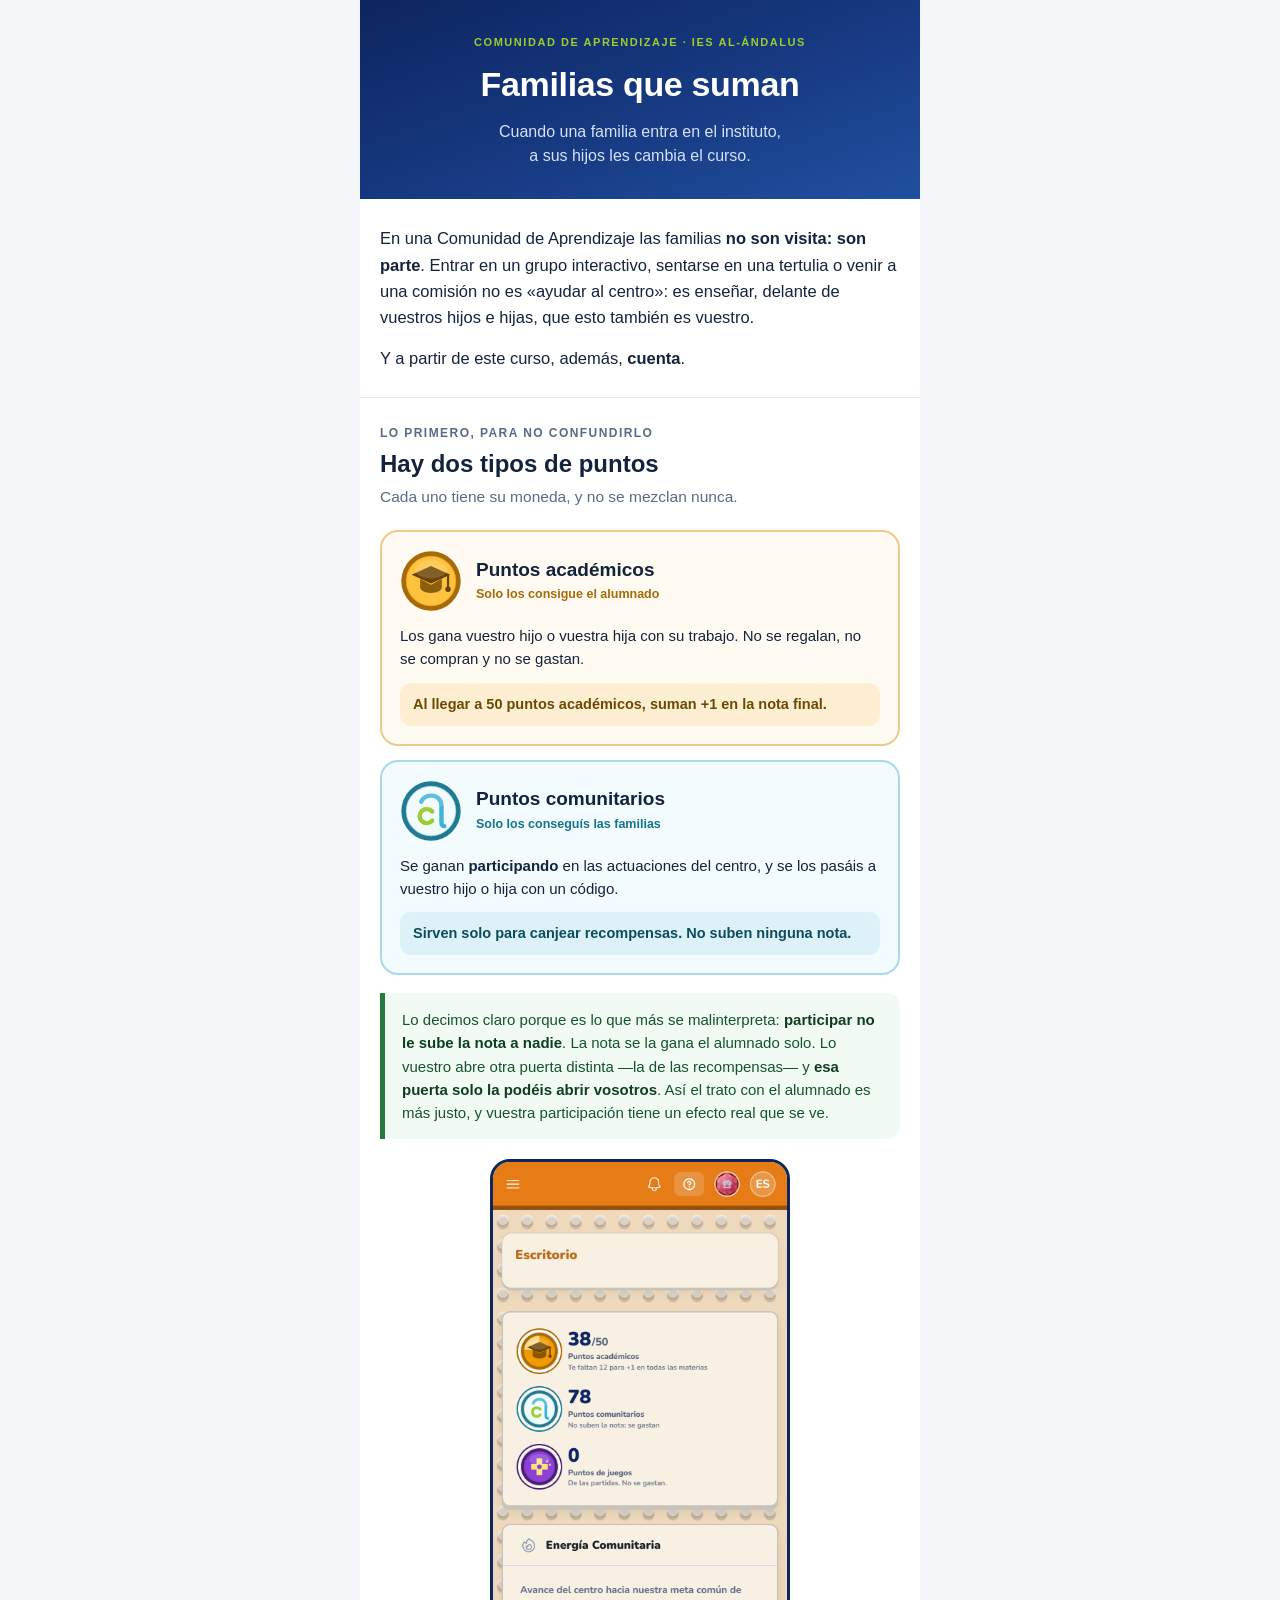
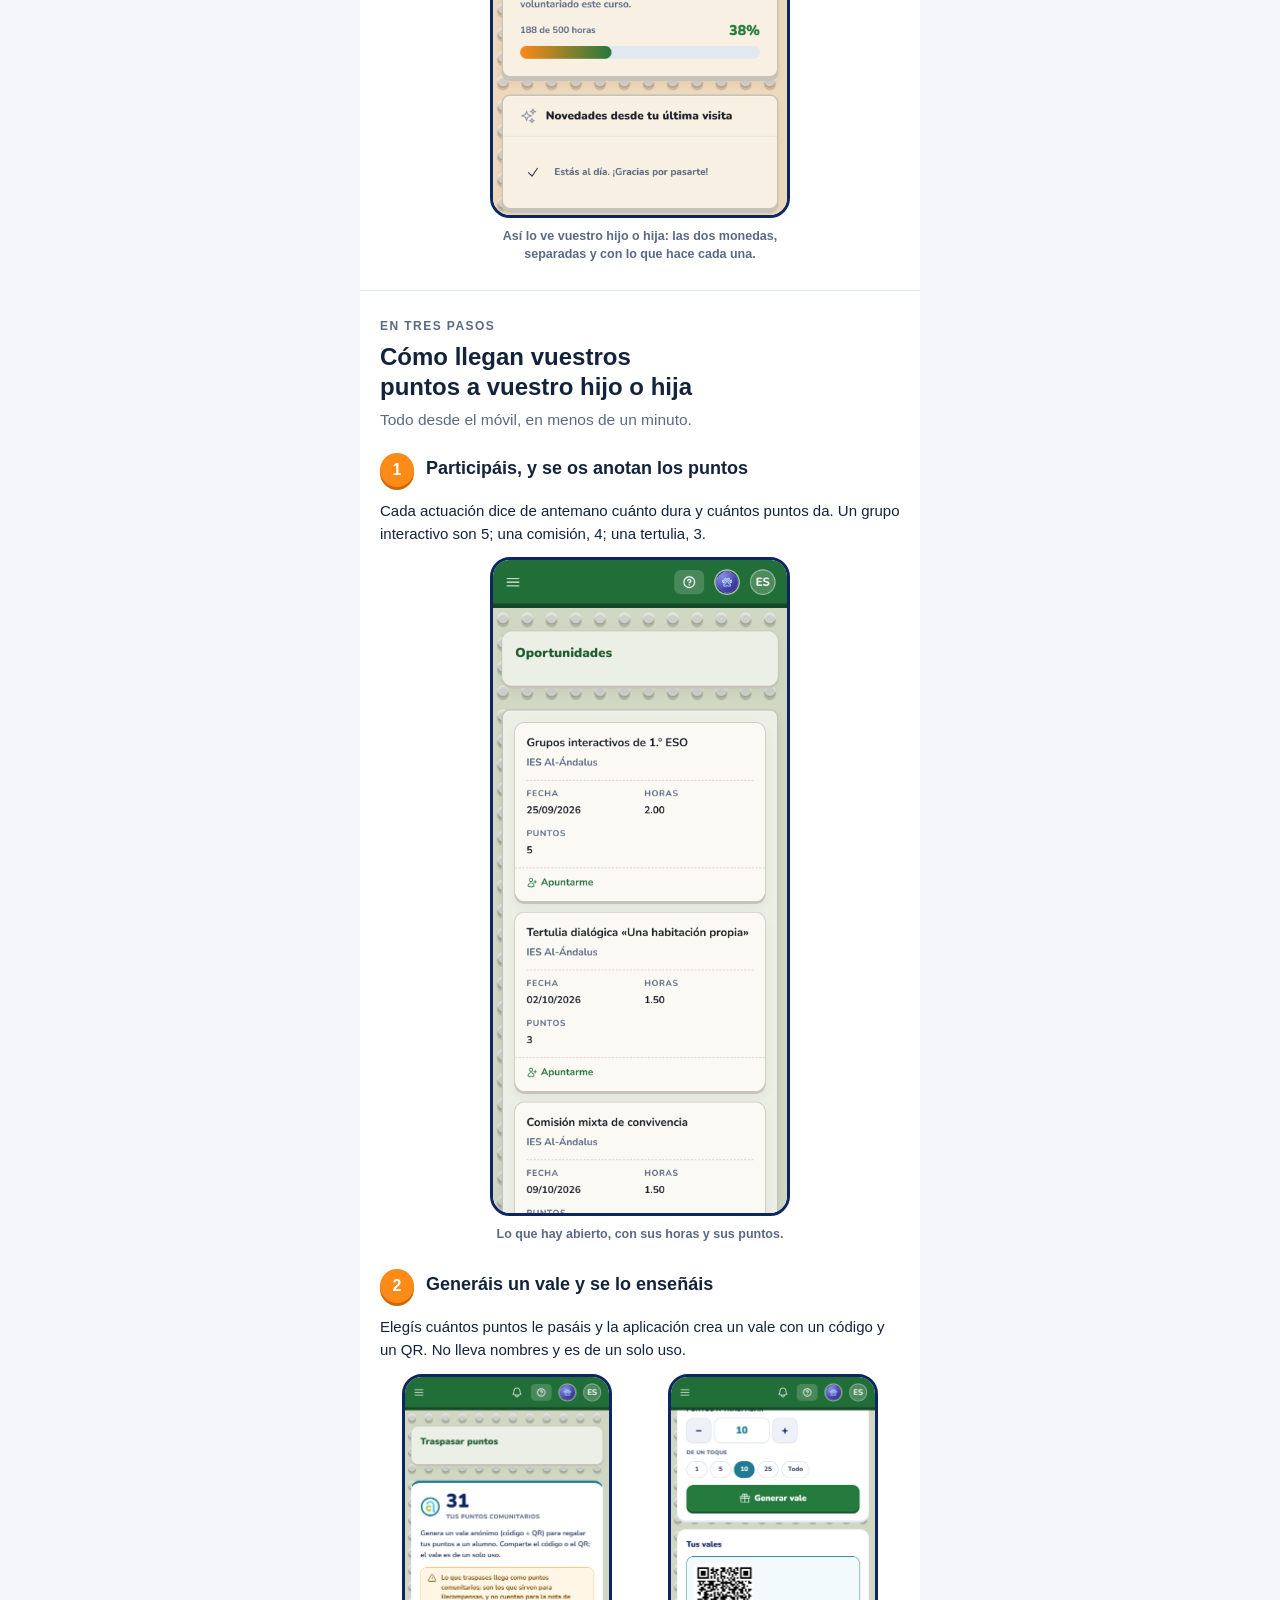
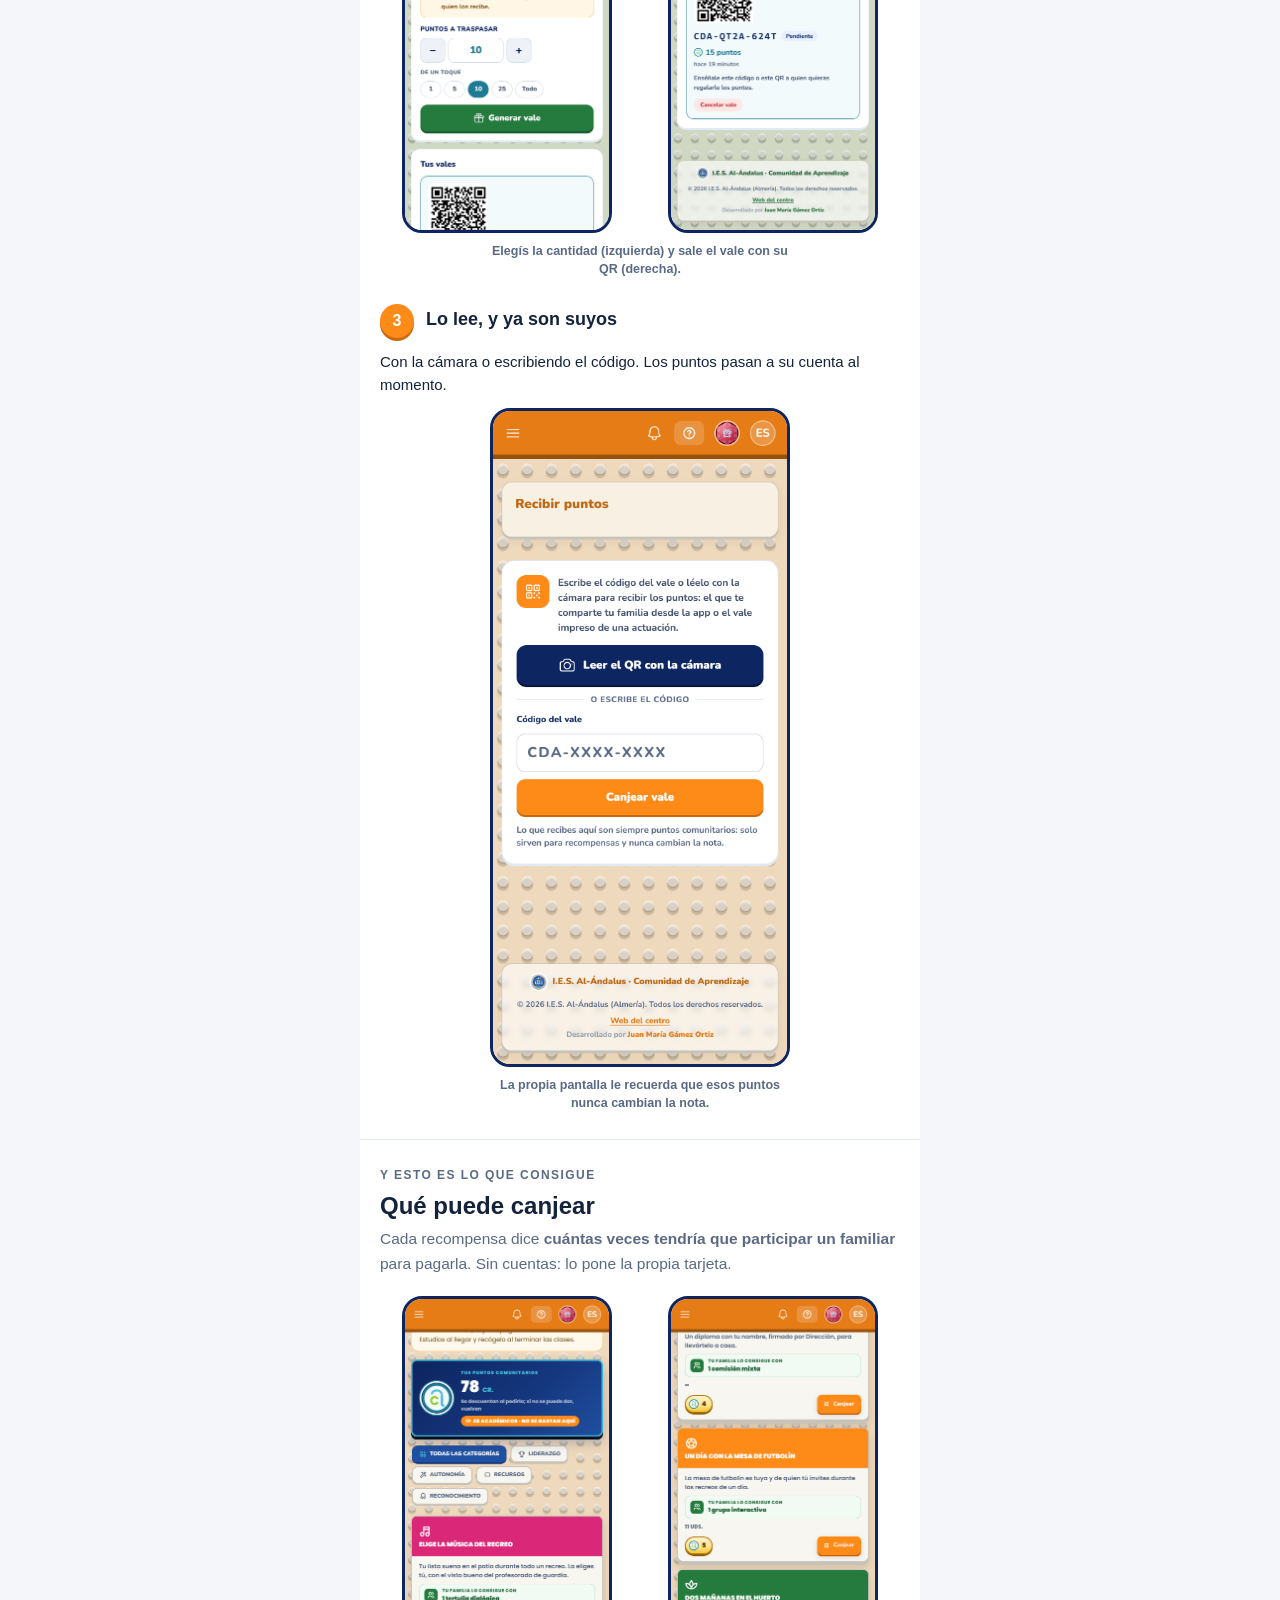
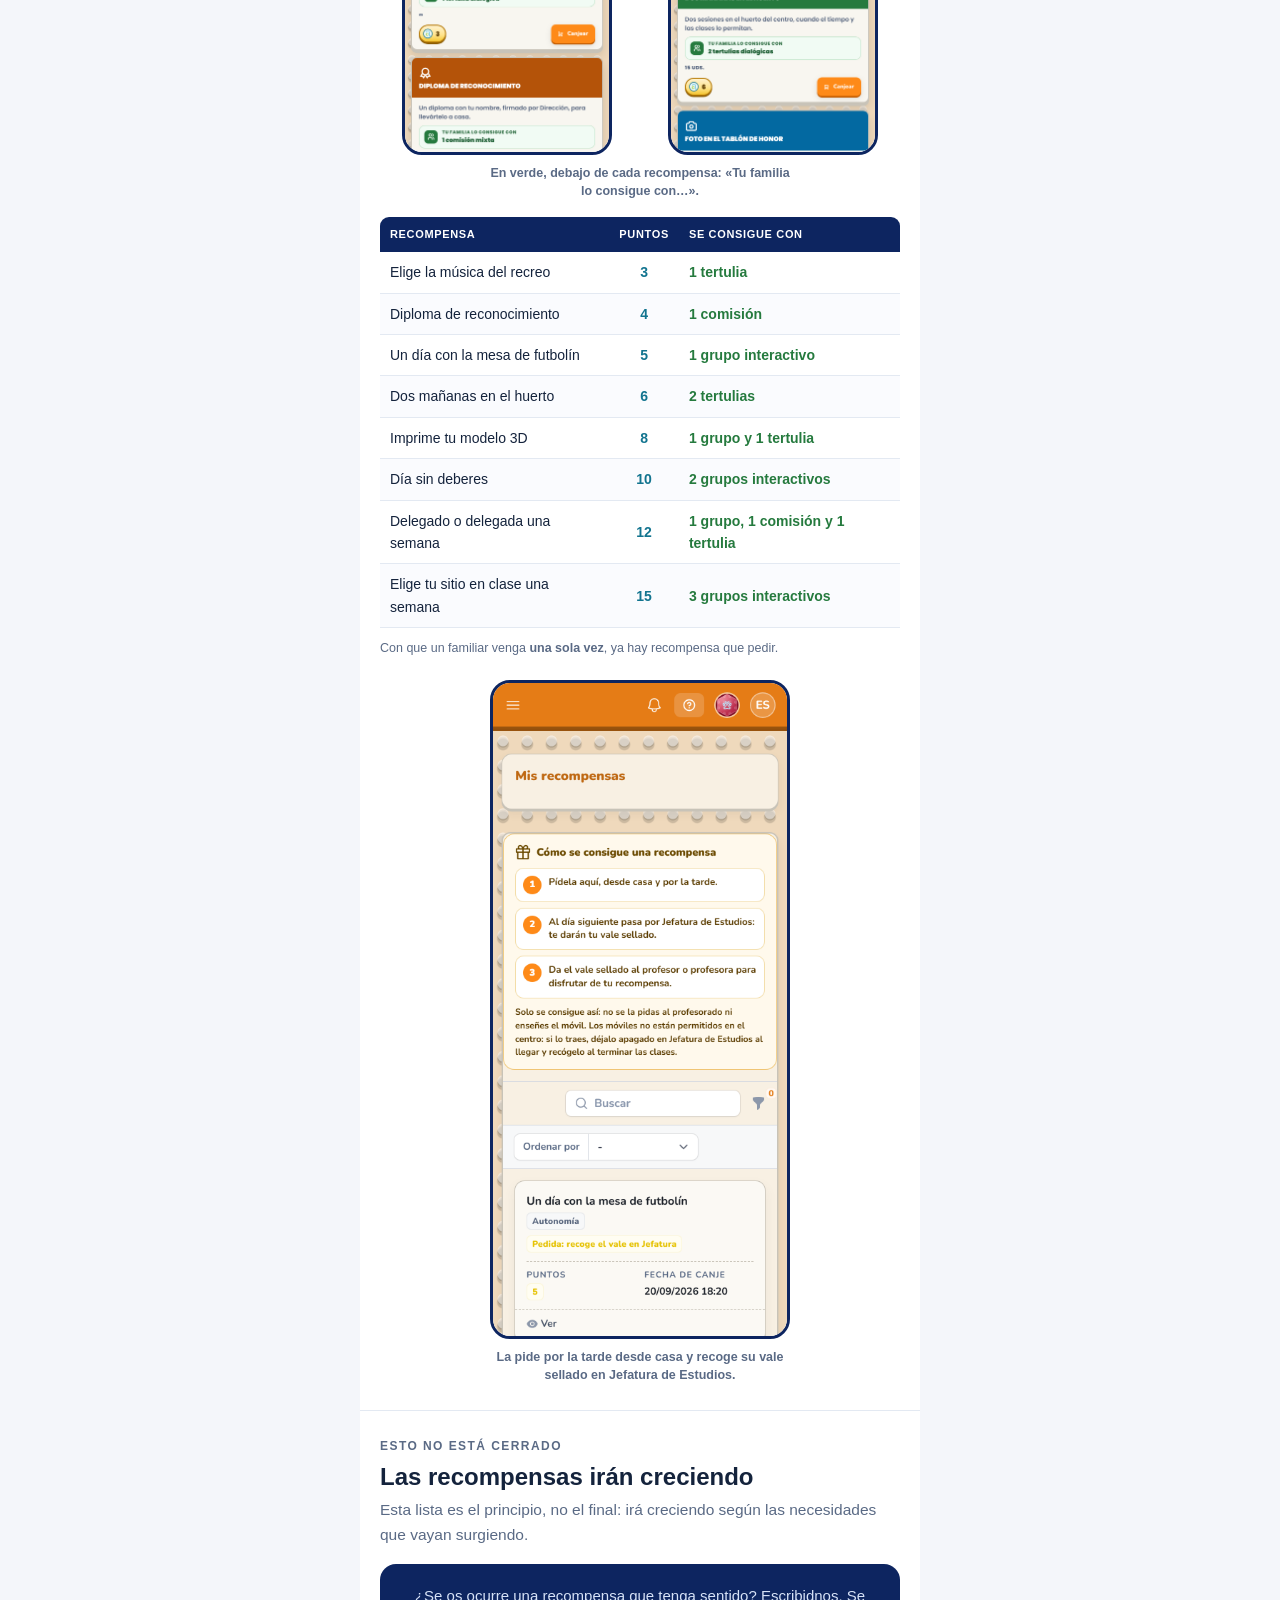
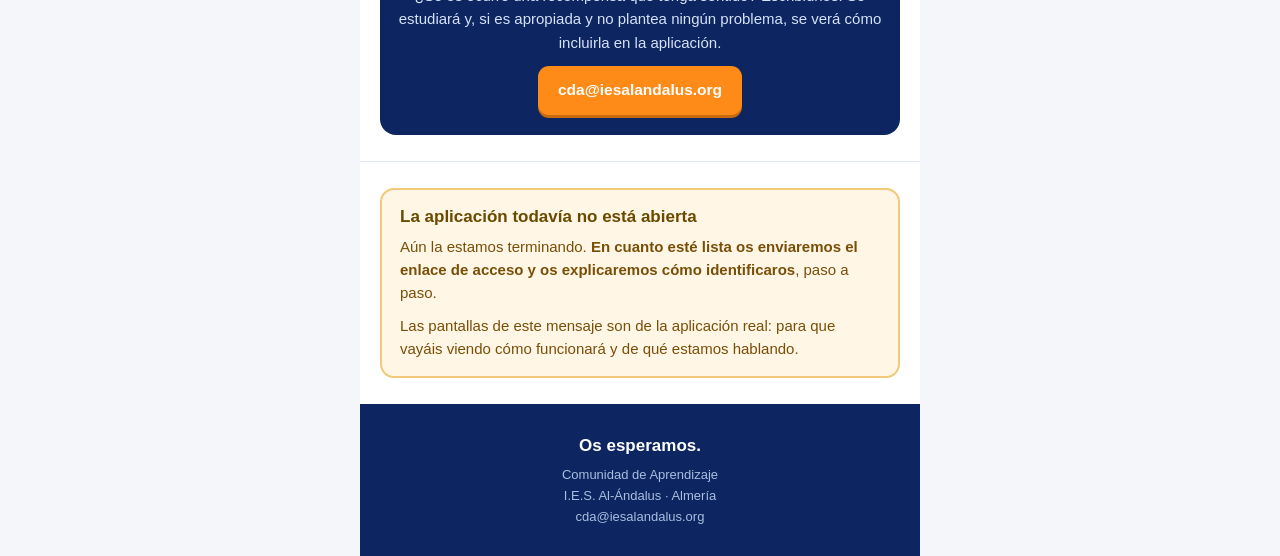
==== familias/index.html @ 392f7597 "feat(familias): página del mensaje de Séneca, fuera de los buscadores Página breve y con capturas de" ====
<!DOCTYPE html>
<html lang="es">
<head>
<meta charset="utf-8">
<meta name="viewport" content="width=device-width, initial-scale=1">
<!-- Fuera de los buscadores: esta página es para quien reciba el enlace por
     Séneca, no un escaparate. GitHub Pages siempre es técnicamente público
     —quien tenga la dirección entra—, pero así no aparece en Google. La otra
     mitad del apaño está en el robots.txt del sitio. -->
<meta name="robots" content="noindex, nofollow">
<title>Familias que suman · CdA IES Al-Ándalus</title>
<!--
    Mensaje para las familias, para enviar por Séneca.

    Pensado para leerse EN EL MÓVIL, que es donde lo van a abrir. Sin fuentes
    externas, sin scripts y sin nada que haya que descargar: todo lo que se ve
    está en este fichero o en la carpeta «capturas» de al lado.

    Las monedas son las de verdad: están sacadas del componente <x-moneda> de
    la aplicación con `php artisan tinker herramientas/seneca/monedas.php`. Si
    algún día cambian allí, se vuelve a lanzar y aquí se pegan otra vez. Una
    moneda repintada «parecida» se desincroniza al primer retoque, y entonces
    la familia ve en el mensaje una cosa y en la pantalla otra.

    Las imágenes van por ruta relativa. Si Séneca no admite la carpeta, hay que
    adjuntarlas o incrustarlas en base64.
-->
<style>
    *,*::before,*::after{box-sizing:border-box}
    :root{
        --azul:#0D2560; --azul-medio:#2050A0; --naranja:#FE8A18; --naranja-d:#C96A0C;
        --verde:#257A3E; --cian:#12748F; --magenta:#9E1A5E; --ambar:#A86A06;
        --tinta:#14233C; --suave:#5A6A85; --linea:#E3E9F2; --papel:#fff; --fondo:#F4F6FA;
    }
    body{
        margin:0; padding:0; background:var(--fondo); color:var(--tinta);
        font:400 16px/1.6 -apple-system,BlinkMacSystemFont,"Segoe UI",Roboto,"Helvetica Neue",Arial,sans-serif;
        -webkit-text-size-adjust:100%;
    }
    .hoja{max-width:560px; margin:0 auto; background:var(--papel)}
    .bloque{padding:26px 20px}
    h1,h2,h3{margin:0; line-height:1.25; text-wrap:balance}

    /* ── Portada ─────────────────────────────────────────────────────── */
    .portada{
        background:linear-gradient(160deg,#0D2560 0%,#173A82 55%,#2050A0 100%);
        color:#fff; padding:34px 20px 30px; text-align:center;
    }
    .portada .sello{font-size:11px; font-weight:800; letter-spacing:.14em;
        text-transform:uppercase; color:#9CCC30; margin:0 0 12px}
    .portada h1{font-size:30px; font-weight:800; letter-spacing:-.01em}
    .portada p{margin:14px 0 0; font-size:16px; line-height:1.55; color:#D6E2F7}

    /* ── Avisos ──────────────────────────────────────────────────────── */
    .aviso{
        margin:0; border:2px solid #F2C879; background:#FFF6E5; color:#7A4E07;
        border-radius:14px; padding:16px 18px;
    }
    .aviso h3{font-size:17px; color:#6B4A00; margin-bottom:8px}
    .aviso p{margin:0; font-size:15px; line-height:1.55}
    .aviso p + p{margin-top:9px}

    /* ── Las dos monedas ─────────────────────────────────────────────── */
    .titulo-seccion{
        font-size:12px; font-weight:800; letter-spacing:.12em; text-transform:uppercase;
        color:var(--suave); margin:0 0 6px;
    }
    h2.grande{font-size:24px; font-weight:800; margin:0 0 6px}
    .entradilla{margin:0 0 20px; color:var(--suave); font-size:15.5px}

    .moneda-ficha{
        border:2px solid var(--linea); border-radius:18px; padding:18px;
        background:var(--papel); margin:0 0 14px;
    }
    .moneda-ficha--acad{border-color:#F0C98A; background:#FFFBF2}
    .moneda-ficha--com{border-color:#A8D9E6; background:#F2FBFD}
    .moneda-cab{display:flex; align-items:center; gap:14px; margin-bottom:12px}
    .moneda-cab svg{width:62px; height:62px; flex:0 0 auto; display:block}
    .moneda-cab h3{font-size:19px; font-weight:800}
    .moneda-quien{display:block; font-size:12.5px; font-weight:700; margin-top:3px}
    .moneda-ficha--acad .moneda-quien{color:var(--ambar)}
    .moneda-ficha--com .moneda-quien{color:var(--cian)}
    .moneda-ficha p{margin:0; font-size:15px; line-height:1.55}
    .moneda-ficha p + p{margin-top:8px}
    .clave{
        display:block; margin-top:12px; padding:11px 13px; border-radius:11px;
        font-size:14.5px; font-weight:700; line-height:1.45;
    }
    .moneda-ficha--acad .clave{background:#FFEFD2; color:#6B4A00}
    .moneda-ficha--com .clave{background:#DCF2F8; color:#0C4C5E}

    .subraya{
        border-left:5px solid var(--verde); background:#F1FBF4; color:#14532D;
        padding:15px 17px; border-radius:0 13px 13px 0; margin:18px 0 0;
        font-size:15px; line-height:1.55;
    }
    .subraya strong{color:#0F3D20}

    /* ── Pasos ───────────────────────────────────────────────────────── */
    .paso{margin:0 0 26px}
    .paso:last-child{margin-bottom:0}
    .paso-cab{display:flex; align-items:flex-start; gap:12px; margin-bottom:12px}
    .paso-num{
        flex:0 0 auto; width:34px; height:34px; border-radius:50%;
        background:var(--naranja); color:#fff; font-weight:800; font-size:16px;
        display:flex; align-items:center; justify-content:center; box-shadow:0 3px 0 var(--naranja-d);
    }
    .paso-cab h3{font-size:18px; font-weight:800; padding-top:4px}
    .paso p{margin:0 0 12px; font-size:15px; line-height:1.55; color:var(--tinta)}

    /* ── Capturas, con marco de móvil ────────────────────────────────── */
    figure{margin:0}
    .pantalla{
        display:block; width:100%; max-width:270px; margin:0 auto; height:auto;
        border:3px solid var(--azul); border-radius:20px; background:#fff;
    }
    .par{display:flex; gap:12px; justify-content:center; flex-wrap:wrap}
    .par .pantalla{max-width:210px}
    figcaption{
        margin:9px auto 0; max-width:300px; text-align:center; font-size:12.5px;
        line-height:1.45; color:var(--suave); font-weight:600;
    }

    /* ── Tabla de recompensas ────────────────────────────────────────── */
    .tabla-envoltorio{overflow-x:auto; margin:16px 0 0}
    table{border-collapse:collapse; width:100%; font-size:14px}
    caption{caption-side:bottom; padding-top:10px; font-size:12.5px; color:var(--suave); text-align:left}
    th,td{padding:9px 10px; text-align:left; border-bottom:1px solid var(--linea)}
    thead th{
        background:var(--azul); color:#fff; font-size:11px; font-weight:800;
        letter-spacing:.06em; text-transform:uppercase; border-bottom:0;
    }
    thead th:first-child{border-radius:9px 0 0 0}
    thead th:last-child{border-radius:0 9px 0 0}
    tbody tr:nth-child(even){background:#FAFBFE}
    td.puntos{font-weight:800; color:var(--cian); text-align:center; white-space:nowrap}
    td.equiv{color:var(--verde); font-weight:700}

    /* ── Ideas / correo ──────────────────────────────────────────────── */
    .correo{
        margin:16px 0 0; text-align:center; background:var(--azul); color:#fff;
        border-radius:16px; padding:20px 18px;
    }
    .correo p{margin:0 0 12px; font-size:15px; line-height:1.55; color:#D6E2F7}
    .correo a{
        display:inline-block; background:var(--naranja); color:#fff; text-decoration:none;
        font-weight:800; font-size:15.5px; padding:12px 20px; border-radius:11px;
        box-shadow:0 3px 0 var(--naranja-d); word-break:break-all;
    }

    /* ── Cierre ──────────────────────────────────────────────────────── */
    .cierre{
        background:var(--azul); color:#fff; text-align:center; padding:28px 20px;
    }
    .cierre p{margin:0 0 6px; font-size:17px; font-weight:700}
    .cierre small{display:block; color:#A9BEE0; font-size:13px; line-height:1.6; font-weight:400}

    hr.sep{border:0; border-top:1px solid var(--linea); margin:0}

    @media (min-width:520px){
        .portada h1{font-size:34px}
        .pantalla{max-width:300px}
    }
</style>
</head>
<body>
<div class="hoja">

    <!-- ══ Portada ══════════════════════════════════════════════════ -->
    <header class="portada">
        <p class="sello">Comunidad de Aprendizaje · IES Al-Ándalus</p>
        <h1>Familias que suman</h1>
        <p>Cuando una familia entra en el instituto,<br>a sus hijos les cambia el curso.</p>
    </header>

    <!-- ══ Por qué ══════════════════════════════════════════════════ -->
    <section class="bloque">
        <p style="margin:0; font-size:16.5px; line-height:1.6">
            En una Comunidad de Aprendizaje las familias <strong>no son visita: son parte</strong>.
            Entrar en un grupo interactivo, sentarse en una tertulia o venir a una comisión no es
            «ayudar al centro»: es enseñar, delante de vuestros hijos e hijas, que esto también es
            vuestro.
        </p>
        <p style="margin:14px 0 0; font-size:16.5px; line-height:1.6">
            Y a partir de este curso, además, <strong>cuenta</strong>.
        </p>
    </section>

    <hr class="sep">

    <!-- ══ Las dos monedas ══════════════════════════════════════════ -->
    <section class="bloque">
        <p class="titulo-seccion">Lo primero, para no confundirlo</p>
        <h2 class="grande">Hay dos tipos de puntos</h2>
        <p class="entradilla">Cada uno tiene su moneda, y no se mezclan nunca.</p>

        <article class="moneda-ficha moneda-ficha--acad">
            <div class="moneda-cab">
                <svg viewBox="0 0 48 48" role="img" aria-label="Puntos académicos">
                    <circle cx="24" cy="24" r="23" fill="#A86A06"/>
                    <circle cx="24" cy="24" r="19.5" fill="#FFC23D"/>
                    <circle cx="24" cy="24" r="19.5" fill="none" stroke="#A86A06" stroke-opacity=".3" stroke-width="1.4"/>
                    <path d="M24 12.4 39 19.2 24 26 9 19.2Z" fill="#6B4200"/>
                    <path d="M15.6 22.2v6.6c0 2.6 3.8 4.4 8.4 4.4s8.4-1.8 8.4-4.4v-6.6L24 26.9Z" fill="#6B4200" opacity=".78"/>
                    <path d="M37.2 20v8.4" stroke="#6B4200" stroke-width="1.7" stroke-linecap="round" fill="none"/>
                    <circle cx="37.2" cy="30.4" r="2.1" fill="#6B4200"/>
                    <ellipse cx="24" cy="15" rx="12.5" ry="7" fill="#fff" opacity=".16"/>
                </svg>
                <div>
                    <h3>Puntos académicos</h3>
                    <span class="moneda-quien">Solo los consigue el alumnado</span>
                </div>
            </div>
            <p>
                Los gana vuestro hijo o vuestra hija con su trabajo. No se regalan, no se compran
                y no se gastan.
            </p>
            <strong class="clave">Al llegar a 50 puntos académicos, suman +1 en la nota final.</strong>
        </article>

        <article class="moneda-ficha moneda-ficha--com">
            <div class="moneda-cab">
                <svg viewBox="0 0 48 48" role="img" aria-label="Puntos comunitarios">
                    <circle cx="24" cy="24" r="23" fill="#1F7A93"/>
                    <circle cx="24" cy="24" r="19.5" fill="#F1FAFC"/>
                    <circle cx="24" cy="24" r="19.5" fill="none" stroke="#1F7A93" stroke-opacity=".3" stroke-width="1.4"/>
                    <g transform="translate(13.6 11.2) scale(0.0547)" fill="none" stroke-width="62" stroke-linecap="round">
                        <path d="M52 104 C 74 42 132 16 196 16 C 272 16 338 72 338 162 L 338 392 C 338 428 352 444 378 448" stroke="#3CB4D8"/>
                        <path d="M207 369 A 100 100 0 1 1 207 241" stroke="#9CCC30"/>
                    </g>
                    <ellipse cx="24" cy="15" rx="12.5" ry="7" fill="#fff" opacity=".16"/>
                </svg>
                <div>
                    <h3>Puntos comunitarios</h3>
                    <span class="moneda-quien">Solo los conseguís las familias</span>
                </div>
            </div>
            <p>
                Se ganan <strong>participando</strong> en las actuaciones del centro, y se los pasáis
                a vuestro hijo o hija con un código.
            </p>
            <strong class="clave">Sirven solo para canjear recompensas. No suben ninguna nota.</strong>
        </article>

        <p class="subraya">
            Lo decimos claro porque es lo que más se malinterpreta:
            <strong>participar no le sube la nota a nadie</strong>. La nota se la gana el alumnado solo.
            Lo vuestro abre otra puerta distinta —la de las recompensas— y <strong>esa puerta solo la
            podéis abrir vosotros</strong>. Así el trato con el alumnado es más justo, y vuestra
            participación tiene un efecto real que se ve.
        </p>

        <figure style="margin-top:20px">
            <img class="pantalla" src="capturas/11-alumno-escritorio.png"
                 alt="Pantalla del alumnado con las dos monedas: 38 de 50 puntos académicos y 78 puntos comunitarios.">
            <figcaption>Así lo ve vuestro hijo o hija: las dos monedas, separadas y con lo que hace cada una.</figcaption>
        </figure>
    </section>

    <hr class="sep">

    <!-- ══ Tutorial ═════════════════════════════════════════════════ -->
    <section class="bloque">
        <p class="titulo-seccion">En tres pasos</p>
        <h2 class="grande">Cómo llegan vuestros puntos a vuestro hijo o hija</h2>
        <p class="entradilla">Todo desde el móvil, en menos de un minuto.</p>

        <div class="paso">
            <div class="paso-cab">
                <span class="paso-num">1</span>
                <h3>Participáis, y se os anotan los puntos</h3>
            </div>
            <p>
                Cada actuación dice de antemano cuánto dura y cuántos puntos da. Un grupo
                interactivo son 5; una comisión, 4; una tertulia, 3.
            </p>
            <figure>
                <img class="pantalla" src="capturas/03-familia-oportunidades.png"
                     alt="Lista de oportunidades con su fecha, sus horas y los puntos que da cada una.">
                <figcaption>Lo que hay abierto, con sus horas y sus puntos.</figcaption>
            </figure>
        </div>

        <div class="paso">
            <div class="paso-cab">
                <span class="paso-num">2</span>
                <h3>Generáis un vale y se lo enseñáis</h3>
            </div>
            <p>
                Elegís cuántos puntos le pasáis y la aplicación crea un vale con un código y un QR.
                No lleva nombres y es de un solo uso.
            </p>
            <figure>
                <div class="par">
                    <img class="pantalla" src="capturas/05-familia-traspasar.png"
                         alt="Pantalla para traspasar puntos, con el saldo y el botón de generar vale.">
                    <img class="pantalla" src="capturas/06-familia-vale-qr.png"
                         alt="El vale generado, con su código QR, su código escrito y los puntos que lleva.">
                </div>
                <figcaption>Elegís la cantidad (izquierda) y sale el vale con su QR (derecha).</figcaption>
            </figure>
        </div>

        <div class="paso">
            <div class="paso-cab">
                <span class="paso-num">3</span>
                <h3>Lo lee, y ya son suyos</h3>
            </div>
            <p>
                Con la cámara o escribiendo el código. Los puntos pasan a su cuenta al momento.
            </p>
            <figure>
                <img class="pantalla" src="capturas/07-alumno-recibir-puntos.png"
                     alt="Pantalla del alumnado para recibir puntos leyendo el QR o escribiendo el código.">
                <figcaption>La propia pantalla le recuerda que esos puntos nunca cambian la nota.</figcaption>
            </figure>
        </div>
    </section>

    <hr class="sep">

    <!-- ══ Recompensas ══════════════════════════════════════════════ -->
    <section class="bloque">
        <p class="titulo-seccion">Y esto es lo que consigue</p>
        <h2 class="grande">Qué puede canjear</h2>
        <p class="entradilla">
            Cada recompensa dice <strong>cuántas veces tendría que participar un familiar</strong>
            para pagarla. Sin cuentas: lo pone la propia tarjeta.
        </p>

        <figure>
            <div class="par">
                <img class="pantalla" src="capturas/08-alumno-recompensas.png"
                     alt="Catálogo de recompensas del alumnado, con el saldo arriba y la primera recompensa.">
                <img class="pantalla" src="capturas/09-alumno-recompensas-mas.png"
                     alt="Más recompensas: diploma, mesa de futbolín y dos mañanas en el huerto, con su equivalencia.">
            </div>
            <figcaption>En verde, debajo de cada recompensa: «Tu familia lo consigue con…».</figcaption>
        </figure>

        <div class="tabla-envoltorio">
            <table>
                <caption>Con que un familiar venga <strong>una sola vez</strong>, ya hay recompensa que pedir.</caption>
                <thead>
                    <tr><th>Recompensa</th><th>Puntos</th><th>Se consigue con</th></tr>
                </thead>
                <tbody>
                    <tr><td>Elige la música del recreo</td><td class="puntos">3</td><td class="equiv">1 tertulia</td></tr>
                    <tr><td>Diploma de reconocimiento</td><td class="puntos">4</td><td class="equiv">1 comisión</td></tr>
                    <tr><td>Un día con la mesa de futbolín</td><td class="puntos">5</td><td class="equiv">1 grupo interactivo</td></tr>
                    <tr><td>Dos mañanas en el huerto</td><td class="puntos">6</td><td class="equiv">2 tertulias</td></tr>
                    <tr><td>Imprime tu modelo 3D</td><td class="puntos">8</td><td class="equiv">1 grupo y 1 tertulia</td></tr>
                    <tr><td>Día sin deberes</td><td class="puntos">10</td><td class="equiv">2 grupos interactivos</td></tr>
                    <tr><td>Delegado o delegada una semana</td><td class="puntos">12</td><td class="equiv">1 grupo, 1 comisión y 1 tertulia</td></tr>
                    <tr><td>Elige tu sitio en clase una semana</td><td class="puntos">15</td><td class="equiv">3 grupos interactivos</td></tr>
                </tbody>
            </table>
        </div>

        <figure style="margin-top:22px">
            <img class="pantalla" src="capturas/10-alumno-mis-recompensas.png"
                 alt="Pantalla con los tres pasos para conseguir una recompensa y una recompensa ya pedida.">
            <figcaption>La pide por la tarde desde casa y recoge su vale sellado en Jefatura de Estudios.</figcaption>
        </figure>
    </section>

    <hr class="sep">

    <!-- ══ Ideas ════════════════════════════════════════════════════ -->
    <section class="bloque">
        <p class="titulo-seccion">Esto no está cerrado</p>
        <h2 class="grande">Las recompensas irán creciendo</h2>
        <p class="entradilla" style="margin-bottom:0">
            Esta lista es el principio, no el final: irá creciendo según las necesidades que vayan
            surgiendo.
        </p>

        <div class="correo">
            <p>¿Se os ocurre una recompensa que tenga sentido? Escribidnos. Se estudiará y, si es
               apropiada y no plantea ningún problema, se verá cómo incluirla en la aplicación.</p>
            <a href="mailto:cda@iesalandalus.org">cda@iesalandalus.org</a>
        </div>
    </section>

    <hr class="sep">

    <!-- ══ Todavía no ═══════════════════════════════════════════════ -->
    <section class="bloque">
        <div class="aviso">
            <h3>La aplicación todavía no está abierta</h3>
            <p>Aún la estamos terminando. <strong>En cuanto esté lista os enviaremos el enlace de
               acceso y os explicaremos cómo identificaros</strong>, paso a paso.</p>
            <p>Las pantallas de este mensaje son de la aplicación real: para que vayáis viendo cómo
               funcionará y de qué estamos hablando.</p>
        </div>
    </section>

    <!-- ══ Cierre ═══════════════════════════════════════════════════ -->
    <footer class="cierre">
        <p>Os esperamos.</p>
        <small>
            Comunidad de Aprendizaje<br>
            I.E.S. Al-Ándalus · Almería<br>
            cda@iesalandalus.org
        </small>
    </footer>

</div>
</body>
</html>
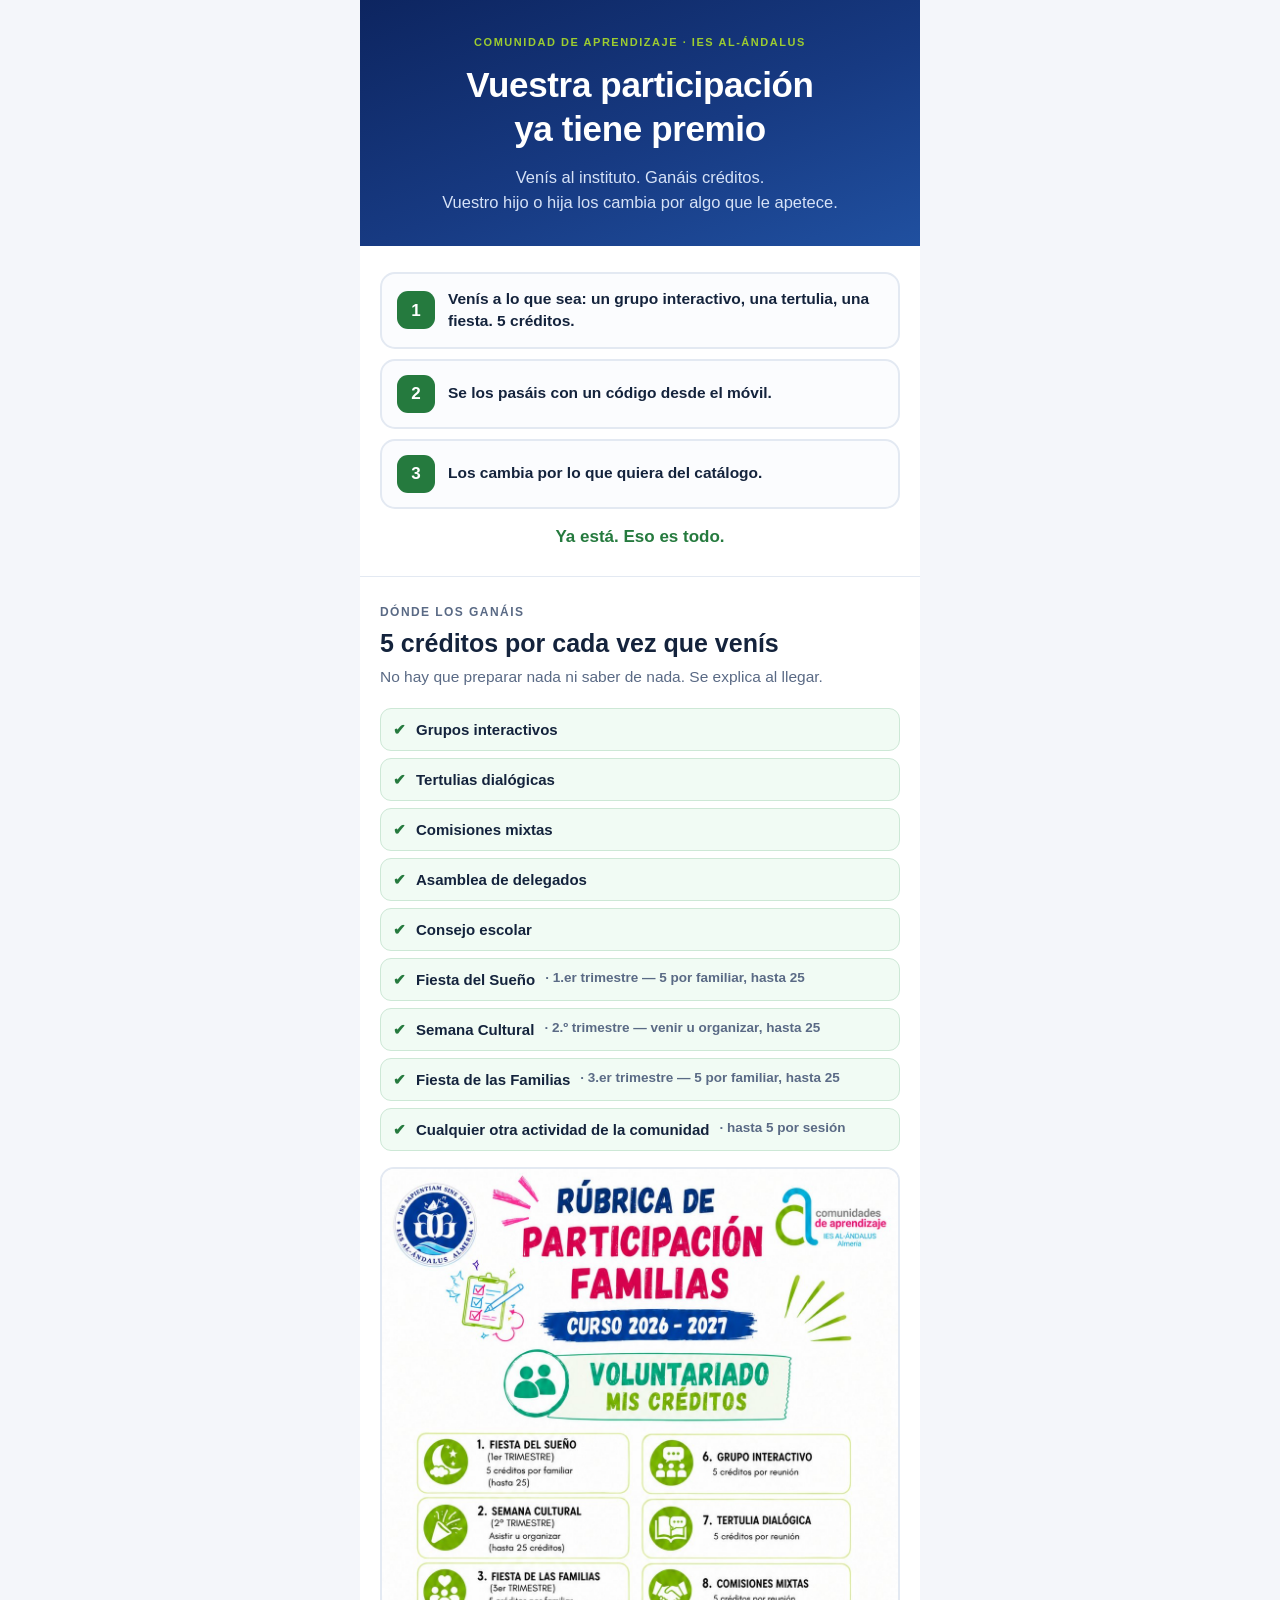
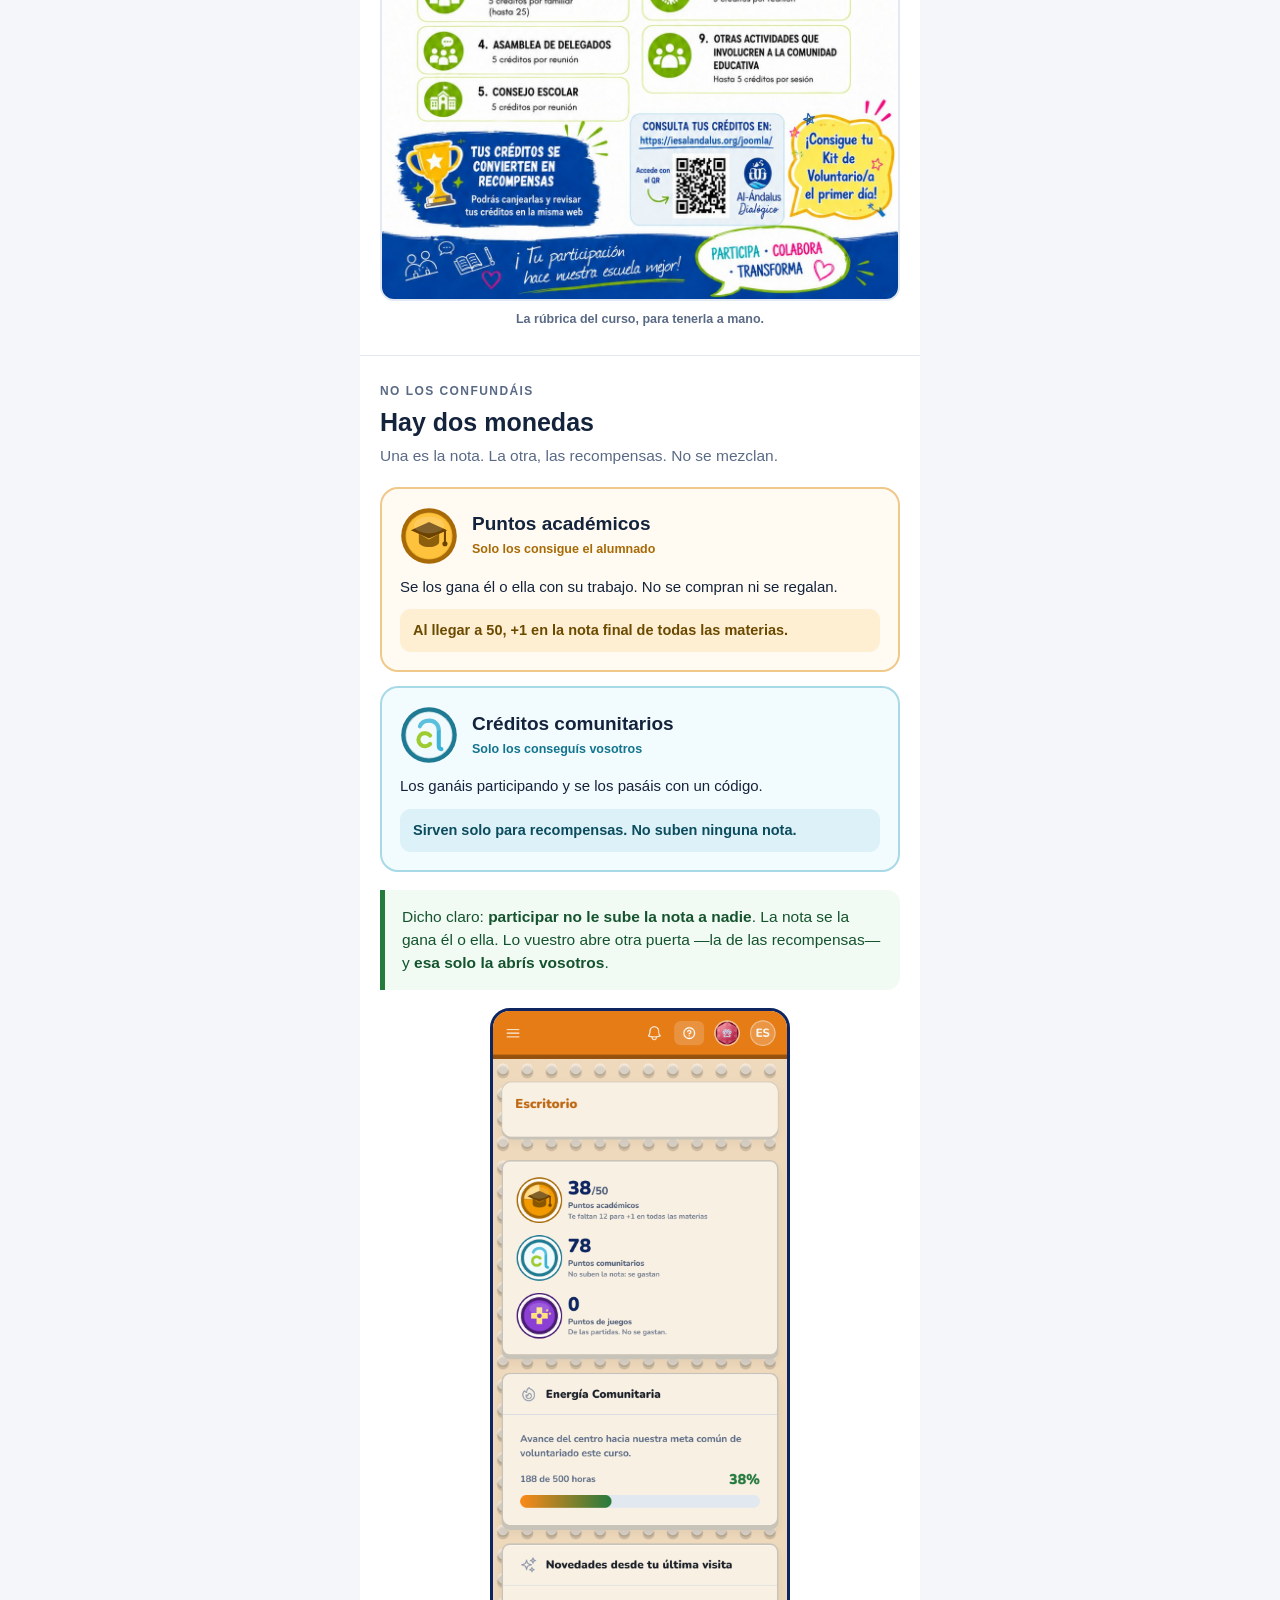
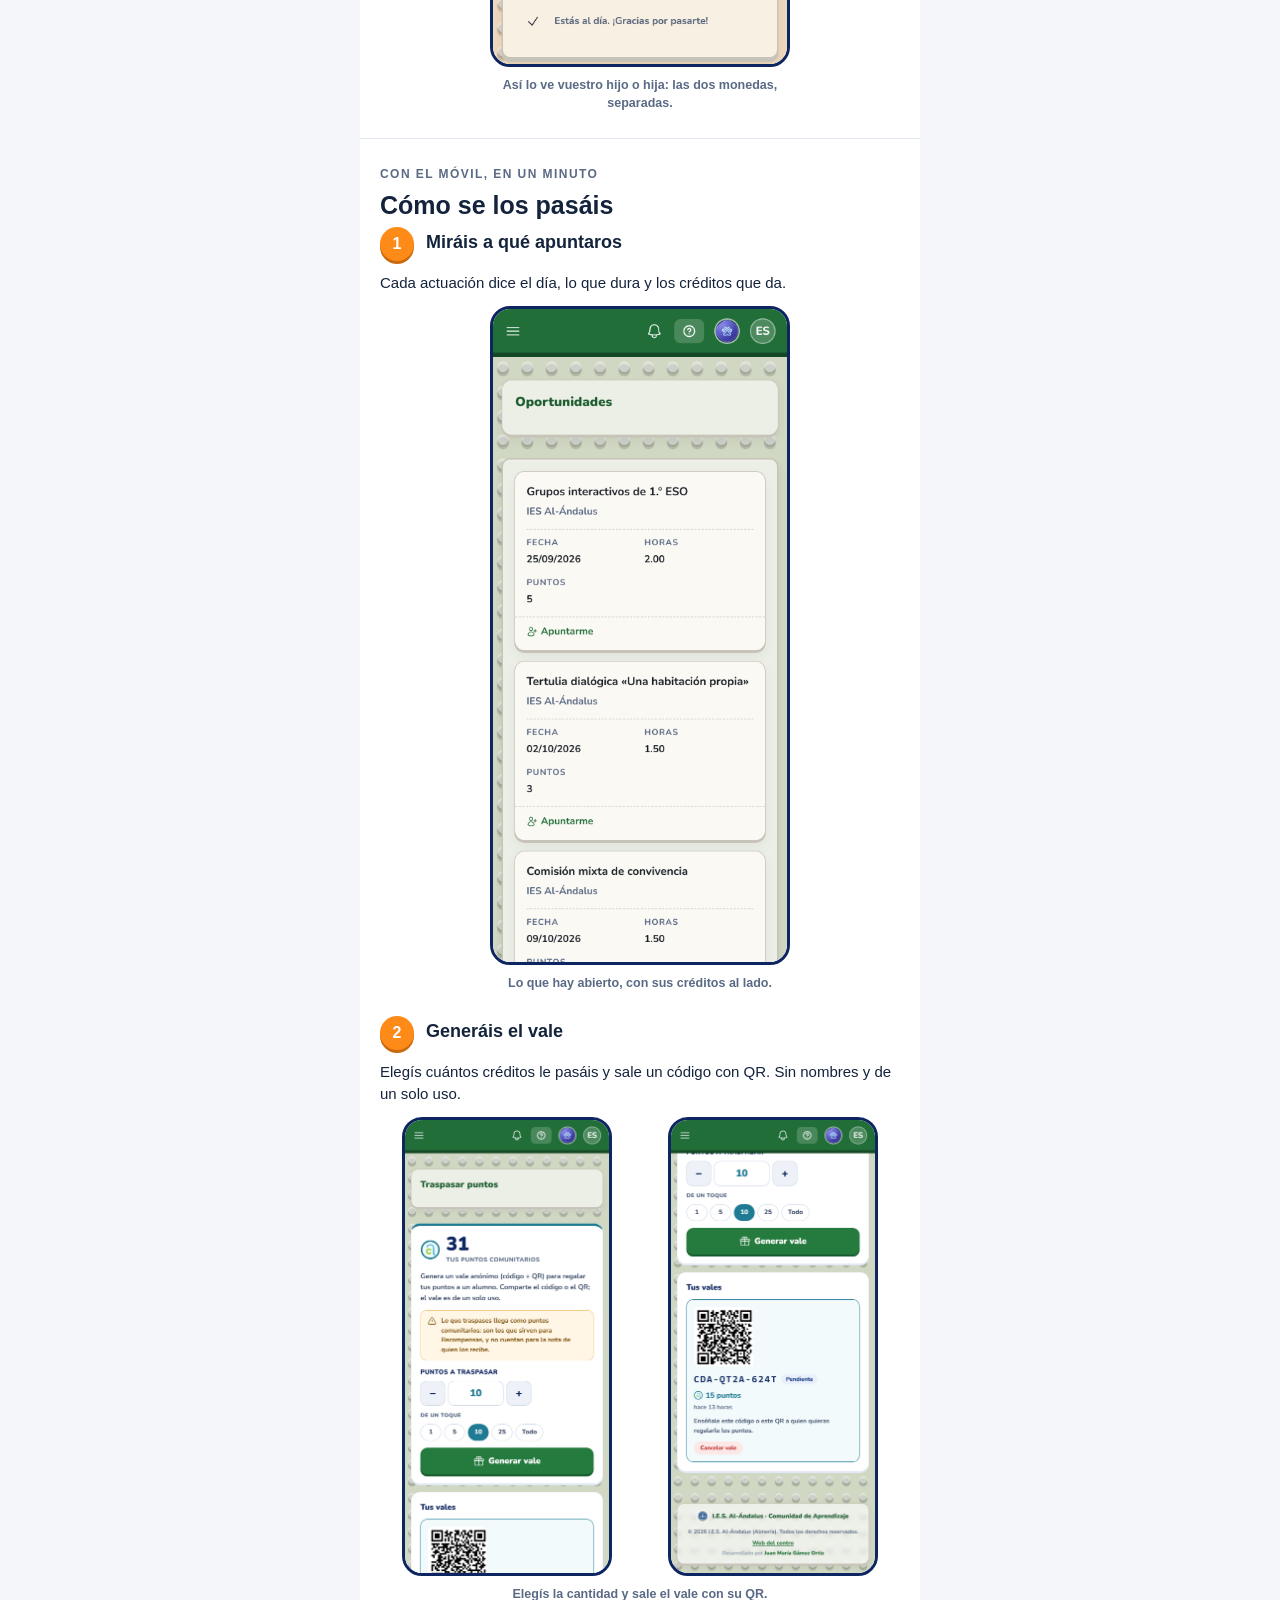
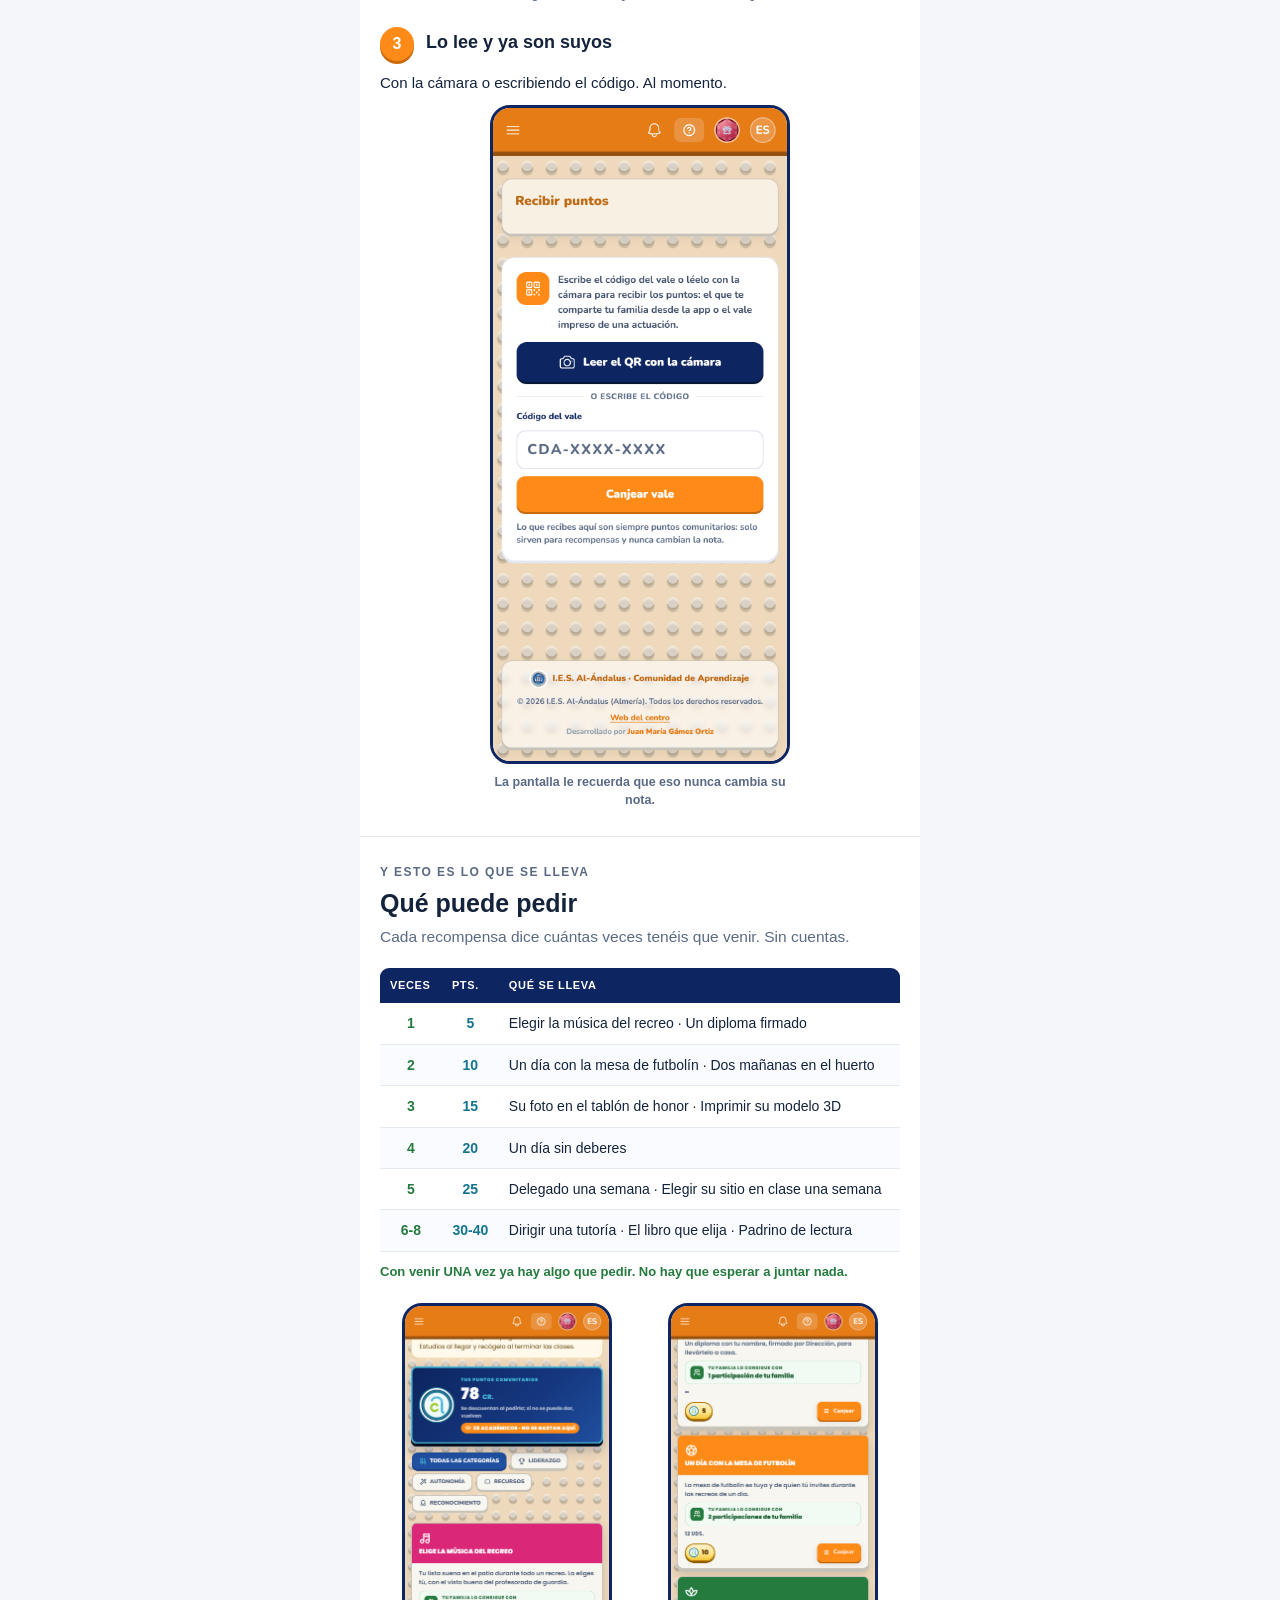
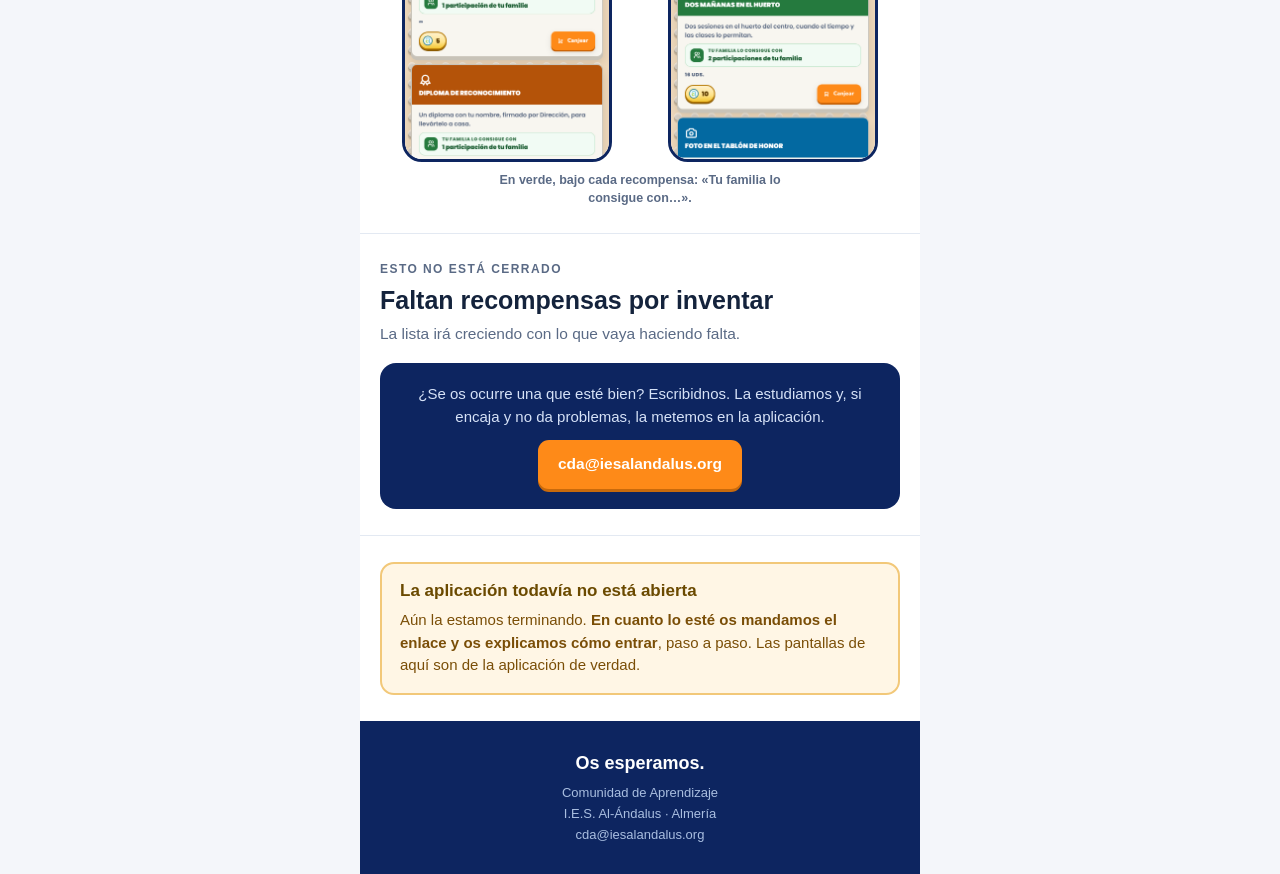
==== commit d29f1d93: "feat(familias): más directa, con la rúbrica del curso y el baremo corregido Las familias de este cen" ====
--- a/familias/index.html
+++ b/familias/index.html
@@ -8,28 +8,26 @@
      —quien tenga la dirección entra—, pero así no aparece en Google. La otra
      mitad del apaño está en el robots.txt del sitio. -->
 <meta name="robots" content="noindex, nofollow">
-<title>Familias que suman · CdA IES Al-Ándalus</title>
+<title>Vuestra participación tiene premio · CdA IES Al-Ándalus</title>
 <!--
-    Mensaje para las familias, para enviar por Séneca.
+    Mensaje para las familias, para enlazar desde Séneca.
 
     Pensado para leerse EN EL MÓVIL, que es donde lo van a abrir. Sin fuentes
-    externas, sin scripts y sin nada que haya que descargar: todo lo que se ve
-    está en este fichero o en la carpeta «capturas» de al lado.
-
-    Las monedas son las de verdad: están sacadas del componente <x-moneda> de
-    la aplicación con `php artisan tinker herramientas/seneca/monedas.php`. Si
-    algún día cambian allí, se vuelve a lanzar y aquí se pegan otra vez. Una
-    moneda repintada «parecida» se desincroniza al primer retoque, y entonces
-    la familia ve en el mensaje una cosa y en la pantalla otra.
-
-    Las imágenes van por ruta relativa. Si Séneca no admite la carpeta, hay que
-    adjuntarlas o incrustarlas en base64.
+    externas, sin scripts y sin nada que descargar: todo está en este fichero o
+    en la carpeta «capturas» de al lado.
+
+    Las familias de este centro YA SABEN lo que es una Comunidad de
+    Aprendizaje: aquí no se les explica, se les dice lo que hay que hacer.
+
+    Las monedas son las de verdad, sacadas del componente <x-moneda> con
+    `php artisan tinker herramientas/seneca/monedas.php`. Una moneda repintada
+    «parecida» se desincroniza al primer retoque.
 -->
 <style>
     *,*::before,*::after{box-sizing:border-box}
     :root{
         --azul:#0D2560; --azul-medio:#2050A0; --naranja:#FE8A18; --naranja-d:#C96A0C;
-        --verde:#257A3E; --cian:#12748F; --magenta:#9E1A5E; --ambar:#A86A06;
+        --verde:#257A3E; --cian:#12748F; --ambar:#A86A06;
         --tinta:#14233C; --suave:#5A6A85; --linea:#E3E9F2; --papel:#fff; --fondo:#F4F6FA;
     }
     body{
@@ -48,67 +46,84 @@
     }
     .portada .sello{font-size:11px; font-weight:800; letter-spacing:.14em;
         text-transform:uppercase; color:#9CCC30; margin:0 0 12px}
-    .portada h1{font-size:30px; font-weight:800; letter-spacing:-.01em}
-    .portada p{margin:14px 0 0; font-size:16px; line-height:1.55; color:#D6E2F7}
-
-    /* ── Avisos ──────────────────────────────────────────────────────── */
-    .aviso{
-        margin:0; border:2px solid #F2C879; background:#FFF6E5; color:#7A4E07;
-        border-radius:14px; padding:16px 18px;
-    }
-    .aviso h3{font-size:17px; color:#6B4A00; margin-bottom:8px}
-    .aviso p{margin:0; font-size:15px; line-height:1.55}
-    .aviso p + p{margin-top:9px}
-
-    /* ── Las dos monedas ─────────────────────────────────────────────── */
+    .portada h1{font-size:31px; font-weight:800; letter-spacing:-.01em}
+    .portada p{margin:14px 0 0; font-size:16.5px; line-height:1.55; color:#D6E2F7}
+
+    /* ── El mecanismo, en tres golpes ────────────────────────────────── */
+    .mecanismo{display:flex; flex-direction:column; gap:10px; margin:0}
+    .mec{
+        display:flex; align-items:center; gap:13px; border:2px solid var(--linea);
+        border-radius:15px; padding:14px 15px; background:#FBFCFE;
+    }
+    .mec b{
+        flex:0 0 auto; width:38px; height:38px; border-radius:11px; background:var(--verde);
+        color:#fff; display:flex; align-items:center; justify-content:center;
+        font-size:17px; font-weight:800;
+    }
+    .mec span{font-size:15.5px; line-height:1.45; font-weight:600}
+    .remate{
+        margin:14px 0 0; text-align:center; font-size:17px; font-weight:800; color:var(--verde);
+    }
+
+    /* ── Secciones ───────────────────────────────────────────────────── */
     .titulo-seccion{
         font-size:12px; font-weight:800; letter-spacing:.12em; text-transform:uppercase;
         color:var(--suave); margin:0 0 6px;
     }
-    h2.grande{font-size:24px; font-weight:800; margin:0 0 6px}
-    .entradilla{margin:0 0 20px; color:var(--suave); font-size:15.5px}
-
-    .moneda-ficha{
-        border:2px solid var(--linea); border-radius:18px; padding:18px;
-        background:var(--papel); margin:0 0 14px;
-    }
+    h2.grande{font-size:25px; font-weight:800; margin:0 0 6px}
+    .entradilla{margin:0 0 18px; color:var(--suave); font-size:15.5px}
+
+    /* ── Listas de golpe ─────────────────────────────────────────────── */
+    ul.lista{list-style:none; margin:0; padding:0; display:flex; flex-direction:column; gap:7px}
+    ul.lista li{
+        display:flex; gap:10px; align-items:flex-start; background:#F1FBF4;
+        border:1px solid #CDE8D6; border-radius:11px; padding:10px 12px;
+        font-size:15px; line-height:1.4; font-weight:600;
+    }
+    ul.lista li::before{content:"✔"; color:var(--verde); font-weight:800; flex:0 0 auto}
+    ul.lista li em{font-style:normal; color:var(--suave); font-weight:600; font-size:13.5px}
+
+    /* ── La rúbrica ──────────────────────────────────────────────────── */
+    .rubrica{
+        display:block; width:100%; height:auto; margin:16px 0 0;
+        border:2px solid var(--linea); border-radius:14px;
+    }
+
+    /* ── Las dos monedas ─────────────────────────────────────────────── */
+    .moneda-ficha{border:2px solid var(--linea); border-radius:18px; padding:18px; margin:0 0 14px}
     .moneda-ficha--acad{border-color:#F0C98A; background:#FFFBF2}
     .moneda-ficha--com{border-color:#A8D9E6; background:#F2FBFD}
-    .moneda-cab{display:flex; align-items:center; gap:14px; margin-bottom:12px}
-    .moneda-cab svg{width:62px; height:62px; flex:0 0 auto; display:block}
+    .moneda-cab{display:flex; align-items:center; gap:14px; margin-bottom:11px}
+    .moneda-cab svg{width:58px; height:58px; flex:0 0 auto; display:block}
     .moneda-cab h3{font-size:19px; font-weight:800}
     .moneda-quien{display:block; font-size:12.5px; font-weight:700; margin-top:3px}
     .moneda-ficha--acad .moneda-quien{color:var(--ambar)}
     .moneda-ficha--com .moneda-quien{color:var(--cian)}
-    .moneda-ficha p{margin:0; font-size:15px; line-height:1.55}
-    .moneda-ficha p + p{margin-top:8px}
-    .clave{
-        display:block; margin-top:12px; padding:11px 13px; border-radius:11px;
-        font-size:14.5px; font-weight:700; line-height:1.45;
-    }
+    .moneda-ficha p{margin:0; font-size:15px; line-height:1.5}
+    .clave{display:block; margin-top:11px; padding:11px 13px; border-radius:11px;
+        font-size:14.5px; font-weight:700; line-height:1.45}
     .moneda-ficha--acad .clave{background:#FFEFD2; color:#6B4A00}
     .moneda-ficha--com .clave{background:#DCF2F8; color:#0C4C5E}
 
     .subraya{
         border-left:5px solid var(--verde); background:#F1FBF4; color:#14532D;
         padding:15px 17px; border-radius:0 13px 13px 0; margin:18px 0 0;
-        font-size:15px; line-height:1.55;
-    }
-    .subraya strong{color:#0F3D20}
+        font-size:15.5px; line-height:1.5;
+    }
 
     /* ── Pasos ───────────────────────────────────────────────────────── */
-    .paso{margin:0 0 26px}
+    .paso{margin:0 0 24px}
     .paso:last-child{margin-bottom:0}
-    .paso-cab{display:flex; align-items:flex-start; gap:12px; margin-bottom:12px}
+    .paso-cab{display:flex; align-items:flex-start; gap:12px; margin-bottom:11px}
     .paso-num{
         flex:0 0 auto; width:34px; height:34px; border-radius:50%;
         background:var(--naranja); color:#fff; font-weight:800; font-size:16px;
         display:flex; align-items:center; justify-content:center; box-shadow:0 3px 0 var(--naranja-d);
     }
     .paso-cab h3{font-size:18px; font-weight:800; padding-top:4px}
-    .paso p{margin:0 0 12px; font-size:15px; line-height:1.55; color:var(--tinta)}
-
-    /* ── Capturas, con marco de móvil ────────────────────────────────── */
+    .paso p{margin:0 0 11px; font-size:15px; line-height:1.5}
+
+    /* ── Capturas ────────────────────────────────────────────────────── */
     figure{margin:0}
     .pantalla{
         display:block; width:100%; max-width:270px; margin:0 auto; height:auto;
@@ -117,14 +132,15 @@
     .par{display:flex; gap:12px; justify-content:center; flex-wrap:wrap}
     .par .pantalla{max-width:210px}
     figcaption{
-        margin:9px auto 0; max-width:300px; text-align:center; font-size:12.5px;
+        margin:9px auto 0; max-width:320px; text-align:center; font-size:12.5px;
         line-height:1.45; color:var(--suave); font-weight:600;
     }
 
     /* ── Tabla de recompensas ────────────────────────────────────────── */
     .tabla-envoltorio{overflow-x:auto; margin:16px 0 0}
     table{border-collapse:collapse; width:100%; font-size:14px}
-    caption{caption-side:bottom; padding-top:10px; font-size:12.5px; color:var(--suave); text-align:left}
+    caption{caption-side:bottom; padding-top:10px; font-size:13px; color:var(--verde);
+        text-align:left; font-weight:700}
     th,td{padding:9px 10px; text-align:left; border-bottom:1px solid var(--linea)}
     thead th{
         background:var(--azul); color:#fff; font-size:11px; font-weight:800;
@@ -133,32 +149,30 @@
     thead th:first-child{border-radius:9px 0 0 0}
     thead th:last-child{border-radius:0 9px 0 0}
     tbody tr:nth-child(even){background:#FAFBFE}
-    td.puntos{font-weight:800; color:var(--cian); text-align:center; white-space:nowrap}
-    td.equiv{color:var(--verde); font-weight:700}
-
-    /* ── Ideas / correo ──────────────────────────────────────────────── */
-    .correo{
-        margin:16px 0 0; text-align:center; background:var(--azul); color:#fff;
-        border-radius:16px; padding:20px 18px;
-    }
-    .correo p{margin:0 0 12px; font-size:15px; line-height:1.55; color:#D6E2F7}
-    .correo a{
-        display:inline-block; background:var(--naranja); color:#fff; text-decoration:none;
+    td.veces{font-weight:800; color:var(--verde); text-align:center; white-space:nowrap}
+    td.puntos{font-weight:800; color:var(--cian); text-align:center}
+
+    /* ── Correo / aviso / cierre ─────────────────────────────────────── */
+    .correo{margin:16px 0 0; text-align:center; background:var(--azul); color:#fff;
+        border-radius:16px; padding:20px 18px}
+    .correo p{margin:0 0 12px; font-size:15px; line-height:1.5; color:#D6E2F7}
+    .correo a{display:inline-block; background:var(--naranja); color:#fff; text-decoration:none;
         font-weight:800; font-size:15.5px; padding:12px 20px; border-radius:11px;
-        box-shadow:0 3px 0 var(--naranja-d); word-break:break-all;
-    }
-
-    /* ── Cierre ──────────────────────────────────────────────────────── */
-    .cierre{
-        background:var(--azul); color:#fff; text-align:center; padding:28px 20px;
-    }
-    .cierre p{margin:0 0 6px; font-size:17px; font-weight:700}
+        box-shadow:0 3px 0 var(--naranja-d); word-break:break-all}
+
+    .aviso{margin:0; border:2px solid #F2C879; background:#FFF6E5; color:#7A4E07;
+        border-radius:14px; padding:16px 18px}
+    .aviso h3{font-size:17px; color:#6B4A00; margin-bottom:8px}
+    .aviso p{margin:0; font-size:15px; line-height:1.5}
+
+    .cierre{background:var(--azul); color:#fff; text-align:center; padding:28px 20px}
+    .cierre p{margin:0 0 6px; font-size:18px; font-weight:800}
     .cierre small{display:block; color:#A9BEE0; font-size:13px; line-height:1.6; font-weight:400}
 
     hr.sep{border:0; border-top:1px solid var(--linea); margin:0}
 
     @media (min-width:520px){
-        .portada h1{font-size:34px}
+        .portada h1{font-size:35px}
         .pantalla{max-width:300px}
     }
 </style>
@@ -169,30 +183,54 @@
     <!-- ══ Portada ══════════════════════════════════════════════════ -->
     <header class="portada">
         <p class="sello">Comunidad de Aprendizaje · IES Al-Ándalus</p>
-        <h1>Familias que suman</h1>
-        <p>Cuando una familia entra en el instituto,<br>a sus hijos les cambia el curso.</p>
+        <h1>Vuestra participación<br>ya tiene premio</h1>
+        <p>Venís al instituto. Ganáis créditos.<br>Vuestro hijo o hija los cambia por algo que le apetece.</p>
     </header>
 
-    <!-- ══ Por qué ══════════════════════════════════════════════════ -->
-    <section class="bloque">
-        <p style="margin:0; font-size:16.5px; line-height:1.6">
-            En una Comunidad de Aprendizaje las familias <strong>no son visita: son parte</strong>.
-            Entrar en un grupo interactivo, sentarse en una tertulia o venir a una comisión no es
-            «ayudar al centro»: es enseñar, delante de vuestros hijos e hijas, que esto también es
-            vuestro.
-        </p>
-        <p style="margin:14px 0 0; font-size:16.5px; line-height:1.6">
-            Y a partir de este curso, además, <strong>cuenta</strong>.
-        </p>
-    </section>
-
-    <hr class="sep">
-
-    <!-- ══ Las dos monedas ══════════════════════════════════════════ -->
-    <section class="bloque">
-        <p class="titulo-seccion">Lo primero, para no confundirlo</p>
-        <h2 class="grande">Hay dos tipos de puntos</h2>
-        <p class="entradilla">Cada uno tiene su moneda, y no se mezclan nunca.</p>
+    <!-- ══ El mecanismo ═════════════════════════════════════════════ -->
+    <section class="bloque">
+        <div class="mecanismo">
+            <div class="mec"><b>1</b><span>Venís a lo que sea: un grupo interactivo, una tertulia, una fiesta. <strong>5 créditos.</strong></span></div>
+            <div class="mec"><b>2</b><span>Se los pasáis con un código desde el móvil.</span></div>
+            <div class="mec"><b>3</b><span>Los cambia por lo que quiera del catálogo.</span></div>
+        </div>
+        <p class="remate">Ya está. Eso es todo.</p>
+    </section>
+
+    <hr class="sep">
+
+    <!-- ══ Dónde se ganan ═══════════════════════════════════════════ -->
+    <section class="bloque">
+        <p class="titulo-seccion">Dónde los ganáis</p>
+        <h2 class="grande">5 créditos por cada vez que venís</h2>
+        <p class="entradilla">No hay que preparar nada ni saber de nada. Se explica al llegar.</p>
+
+        <ul class="lista">
+            <li>Grupos interactivos</li>
+            <li>Tertulias dialógicas</li>
+            <li>Comisiones mixtas</li>
+            <li>Asamblea de delegados</li>
+            <li>Consejo escolar</li>
+            <li>Fiesta del Sueño <em>· 1.er trimestre — 5 por familiar, hasta 25</em></li>
+            <li>Semana Cultural <em>· 2.º trimestre — venir u organizar, hasta 25</em></li>
+            <li>Fiesta de las Familias <em>· 3.er trimestre — 5 por familiar, hasta 25</em></li>
+            <li>Cualquier otra actividad de la comunidad <em>· hasta 5 por sesión</em></li>
+        </ul>
+
+        <figure>
+            <img class="rubrica" src="capturas/12-rubrica-familias.jpg"
+                 alt="Rúbrica de Participación Familias, curso 2026-2027: las nueve formas de conseguir créditos y cuántos da cada una.">
+            <figcaption>La rúbrica del curso, para tenerla a mano.</figcaption>
+        </figure>
+    </section>
+
+    <hr class="sep">
+
+    <!-- ══ Los dos puntos ═══════════════════════════════════════════ -->
+    <section class="bloque">
+        <p class="titulo-seccion">No los confundáis</p>
+        <h2 class="grande">Hay dos monedas</h2>
+        <p class="entradilla">Una es la nota. La otra, las recompensas. No se mezclan.</p>
 
         <article class="moneda-ficha moneda-ficha--acad">
             <div class="moneda-cab">
@@ -211,11 +249,8 @@
                     <span class="moneda-quien">Solo los consigue el alumnado</span>
                 </div>
             </div>
-            <p>
-                Los gana vuestro hijo o vuestra hija con su trabajo. No se regalan, no se compran
-                y no se gastan.
-            </p>
-            <strong class="clave">Al llegar a 50 puntos académicos, suman +1 en la nota final.</strong>
+            <p>Se los gana él o ella con su trabajo. No se compran ni se regalan.</p>
+            <strong class="clave">Al llegar a 50, +1 en la nota final de todas las materias.</strong>
         </article>
 
         <article class="moneda-ficha moneda-ficha--com">
@@ -231,137 +266,103 @@
                     <ellipse cx="24" cy="15" rx="12.5" ry="7" fill="#fff" opacity=".16"/>
                 </svg>
                 <div>
-                    <h3>Puntos comunitarios</h3>
-                    <span class="moneda-quien">Solo los conseguís las familias</span>
+                    <h3>Créditos comunitarios</h3>
+                    <span class="moneda-quien">Solo los conseguís vosotros</span>
                 </div>
             </div>
-            <p>
-                Se ganan <strong>participando</strong> en las actuaciones del centro, y se los pasáis
-                a vuestro hijo o hija con un código.
-            </p>
-            <strong class="clave">Sirven solo para canjear recompensas. No suben ninguna nota.</strong>
+            <p>Los ganáis participando y se los pasáis con un código.</p>
+            <strong class="clave">Sirven solo para recompensas. No suben ninguna nota.</strong>
         </article>
 
         <p class="subraya">
-            Lo decimos claro porque es lo que más se malinterpreta:
-            <strong>participar no le sube la nota a nadie</strong>. La nota se la gana el alumnado solo.
-            Lo vuestro abre otra puerta distinta —la de las recompensas— y <strong>esa puerta solo la
-            podéis abrir vosotros</strong>. Así el trato con el alumnado es más justo, y vuestra
-            participación tiene un efecto real que se ve.
+            Dicho claro: <strong>participar no le sube la nota a nadie</strong>. La nota se la gana
+            él o ella. Lo vuestro abre otra puerta —la de las recompensas— y <strong>esa solo la
+            abrís vosotros</strong>.
         </p>
 
-        <figure style="margin-top:20px">
+        <figure style="margin-top:18px">
             <img class="pantalla" src="capturas/11-alumno-escritorio.png"
-                 alt="Pantalla del alumnado con las dos monedas: 38 de 50 puntos académicos y 78 puntos comunitarios.">
-            <figcaption>Así lo ve vuestro hijo o hija: las dos monedas, separadas y con lo que hace cada una.</figcaption>
+                 alt="Pantalla del alumnado con las dos monedas: 38 de 50 puntos académicos y los créditos comunitarios.">
+            <figcaption>Así lo ve vuestro hijo o hija: las dos monedas, separadas.</figcaption>
         </figure>
     </section>
 
     <hr class="sep">
 
-    <!-- ══ Tutorial ═════════════════════════════════════════════════ -->
-    <section class="bloque">
-        <p class="titulo-seccion">En tres pasos</p>
-        <h2 class="grande">Cómo llegan vuestros puntos a vuestro hijo o hija</h2>
-        <p class="entradilla">Todo desde el móvil, en menos de un minuto.</p>
+    <!-- ══ Cómo se los pasáis ═══════════════════════════════════════ -->
+    <section class="bloque">
+        <p class="titulo-seccion">Con el móvil, en un minuto</p>
+        <h2 class="grande">Cómo se los pasáis</h2>
 
         <div class="paso">
-            <div class="paso-cab">
-                <span class="paso-num">1</span>
-                <h3>Participáis, y se os anotan los puntos</h3>
-            </div>
-            <p>
-                Cada actuación dice de antemano cuánto dura y cuántos puntos da. Un grupo
-                interactivo son 5; una comisión, 4; una tertulia, 3.
-            </p>
+            <div class="paso-cab"><span class="paso-num">1</span><h3>Miráis a qué apuntaros</h3></div>
+            <p>Cada actuación dice el día, lo que dura y los créditos que da.</p>
             <figure>
                 <img class="pantalla" src="capturas/03-familia-oportunidades.png"
-                     alt="Lista de oportunidades con su fecha, sus horas y los puntos que da cada una.">
-                <figcaption>Lo que hay abierto, con sus horas y sus puntos.</figcaption>
+                     alt="Lista de actuaciones abiertas con su fecha, sus horas y los créditos que da cada una.">
+                <figcaption>Lo que hay abierto, con sus créditos al lado.</figcaption>
             </figure>
         </div>
 
         <div class="paso">
-            <div class="paso-cab">
-                <span class="paso-num">2</span>
-                <h3>Generáis un vale y se lo enseñáis</h3>
-            </div>
-            <p>
-                Elegís cuántos puntos le pasáis y la aplicación crea un vale con un código y un QR.
-                No lleva nombres y es de un solo uso.
-            </p>
+            <div class="paso-cab"><span class="paso-num">2</span><h3>Generáis el vale</h3></div>
+            <p>Elegís cuántos créditos le pasáis y sale un código con QR. Sin nombres y de un solo uso.</p>
             <figure>
                 <div class="par">
                     <img class="pantalla" src="capturas/05-familia-traspasar.png"
-                         alt="Pantalla para traspasar puntos, con el saldo y el botón de generar vale.">
+                         alt="Pantalla para traspasar créditos, con el saldo y el botón de generar vale.">
                     <img class="pantalla" src="capturas/06-familia-vale-qr.png"
-                         alt="El vale generado, con su código QR, su código escrito y los puntos que lleva.">
+                         alt="El vale generado, con su código QR, su código escrito y los créditos que lleva.">
                 </div>
-                <figcaption>Elegís la cantidad (izquierda) y sale el vale con su QR (derecha).</figcaption>
+                <figcaption>Elegís la cantidad y sale el vale con su QR.</figcaption>
             </figure>
         </div>
 
         <div class="paso">
-            <div class="paso-cab">
-                <span class="paso-num">3</span>
-                <h3>Lo lee, y ya son suyos</h3>
-            </div>
-            <p>
-                Con la cámara o escribiendo el código. Los puntos pasan a su cuenta al momento.
-            </p>
+            <div class="paso-cab"><span class="paso-num">3</span><h3>Lo lee y ya son suyos</h3></div>
+            <p>Con la cámara o escribiendo el código. Al momento.</p>
             <figure>
                 <img class="pantalla" src="capturas/07-alumno-recibir-puntos.png"
-                     alt="Pantalla del alumnado para recibir puntos leyendo el QR o escribiendo el código.">
-                <figcaption>La propia pantalla le recuerda que esos puntos nunca cambian la nota.</figcaption>
+                     alt="Pantalla del alumnado para recibir créditos leyendo el QR o escribiendo el código.">
+                <figcaption>La pantalla le recuerda que eso nunca cambia su nota.</figcaption>
             </figure>
         </div>
     </section>
 
     <hr class="sep">
 
-    <!-- ══ Recompensas ══════════════════════════════════════════════ -->
-    <section class="bloque">
-        <p class="titulo-seccion">Y esto es lo que consigue</p>
-        <h2 class="grande">Qué puede canjear</h2>
-        <p class="entradilla">
-            Cada recompensa dice <strong>cuántas veces tendría que participar un familiar</strong>
-            para pagarla. Sin cuentas: lo pone la propia tarjeta.
-        </p>
-
-        <figure>
+    <!-- ══ Qué se lleva ═════════════════════════════════════════════ -->
+    <section class="bloque">
+        <p class="titulo-seccion">Y esto es lo que se lleva</p>
+        <h2 class="grande">Qué puede pedir</h2>
+        <p class="entradilla">Cada recompensa dice cuántas veces tenéis que venir. Sin cuentas.</p>
+
+        <div class="tabla-envoltorio">
+            <table>
+                <caption>Con venir UNA vez ya hay algo que pedir. No hay que esperar a juntar nada.</caption>
+                <thead>
+                    <tr><th>Veces</th><th>Pts.</th><th>Qué se lleva</th></tr>
+                </thead>
+                <tbody>
+                    <tr><td class="veces">1</td><td class="puntos">5</td><td>Elegir la música del recreo · Un diploma firmado</td></tr>
+                    <tr><td class="veces">2</td><td class="puntos">10</td><td>Un día con la mesa de futbolín · Dos mañanas en el huerto</td></tr>
+                    <tr><td class="veces">3</td><td class="puntos">15</td><td>Su foto en el tablón de honor · Imprimir su modelo 3D</td></tr>
+                    <tr><td class="veces">4</td><td class="puntos">20</td><td>Un día sin deberes</td></tr>
+                    <tr><td class="veces">5</td><td class="puntos">25</td><td>Delegado una semana · Elegir su sitio en clase una semana</td></tr>
+                    <tr><td class="veces">6-8</td><td class="puntos">30-40</td><td>Dirigir una tutoría · El libro que elija · Padrino de lectura</td></tr>
+                </tbody>
+            </table>
+        </div>
+
+        <figure style="margin-top:20px">
             <div class="par">
                 <img class="pantalla" src="capturas/08-alumno-recompensas.png"
                      alt="Catálogo de recompensas del alumnado, con el saldo arriba y la primera recompensa.">
                 <img class="pantalla" src="capturas/09-alumno-recompensas-mas.png"
-                     alt="Más recompensas: diploma, mesa de futbolín y dos mañanas en el huerto, con su equivalencia.">
+                     alt="Más recompensas, cada una con las participaciones que cuesta.">
             </div>
-            <figcaption>En verde, debajo de cada recompensa: «Tu familia lo consigue con…».</figcaption>
+            <figcaption>En verde, bajo cada recompensa: «Tu familia lo consigue con…».</figcaption>
         </figure>
-
-        <div class="tabla-envoltorio">
-            <table>
-                <caption>Con que un familiar venga <strong>una sola vez</strong>, ya hay recompensa que pedir.</caption>
-                <thead>
-                    <tr><th>Recompensa</th><th>Puntos</th><th>Se consigue con</th></tr>
-                </thead>
-                <tbody>
-                    <tr><td>Elige la música del recreo</td><td class="puntos">3</td><td class="equiv">1 tertulia</td></tr>
-                    <tr><td>Diploma de reconocimiento</td><td class="puntos">4</td><td class="equiv">1 comisión</td></tr>
-                    <tr><td>Un día con la mesa de futbolín</td><td class="puntos">5</td><td class="equiv">1 grupo interactivo</td></tr>
-                    <tr><td>Dos mañanas en el huerto</td><td class="puntos">6</td><td class="equiv">2 tertulias</td></tr>
-                    <tr><td>Imprime tu modelo 3D</td><td class="puntos">8</td><td class="equiv">1 grupo y 1 tertulia</td></tr>
-                    <tr><td>Día sin deberes</td><td class="puntos">10</td><td class="equiv">2 grupos interactivos</td></tr>
-                    <tr><td>Delegado o delegada una semana</td><td class="puntos">12</td><td class="equiv">1 grupo, 1 comisión y 1 tertulia</td></tr>
-                    <tr><td>Elige tu sitio en clase una semana</td><td class="puntos">15</td><td class="equiv">3 grupos interactivos</td></tr>
-                </tbody>
-            </table>
-        </div>
-
-        <figure style="margin-top:22px">
-            <img class="pantalla" src="capturas/10-alumno-mis-recompensas.png"
-                 alt="Pantalla con los tres pasos para conseguir una recompensa y una recompensa ya pedida.">
-            <figcaption>La pide por la tarde desde casa y recoge su vale sellado en Jefatura de Estudios.</figcaption>
-        </figure>
     </section>
 
     <hr class="sep">
@@ -369,15 +370,12 @@
     <!-- ══ Ideas ════════════════════════════════════════════════════ -->
     <section class="bloque">
         <p class="titulo-seccion">Esto no está cerrado</p>
-        <h2 class="grande">Las recompensas irán creciendo</h2>
-        <p class="entradilla" style="margin-bottom:0">
-            Esta lista es el principio, no el final: irá creciendo según las necesidades que vayan
-            surgiendo.
-        </p>
+        <h2 class="grande">Faltan recompensas por inventar</h2>
+        <p class="entradilla" style="margin-bottom:0">La lista irá creciendo con lo que vaya haciendo falta.</p>
 
         <div class="correo">
-            <p>¿Se os ocurre una recompensa que tenga sentido? Escribidnos. Se estudiará y, si es
-               apropiada y no plantea ningún problema, se verá cómo incluirla en la aplicación.</p>
+            <p>¿Se os ocurre una que esté bien? Escribidnos. La estudiamos y, si encaja y no da
+               problemas, la metemos en la aplicación.</p>
             <a href="mailto:cda@iesalandalus.org">cda@iesalandalus.org</a>
         </div>
     </section>
@@ -388,10 +386,9 @@
     <section class="bloque">
         <div class="aviso">
             <h3>La aplicación todavía no está abierta</h3>
-            <p>Aún la estamos terminando. <strong>En cuanto esté lista os enviaremos el enlace de
-               acceso y os explicaremos cómo identificaros</strong>, paso a paso.</p>
-            <p>Las pantallas de este mensaje son de la aplicación real: para que vayáis viendo cómo
-               funcionará y de qué estamos hablando.</p>
+            <p>Aún la estamos terminando. <strong>En cuanto lo esté os mandamos el enlace y os
+               explicamos cómo entrar</strong>, paso a paso. Las pantallas de aquí son de la
+               aplicación de verdad.</p>
         </div>
     </section>
 
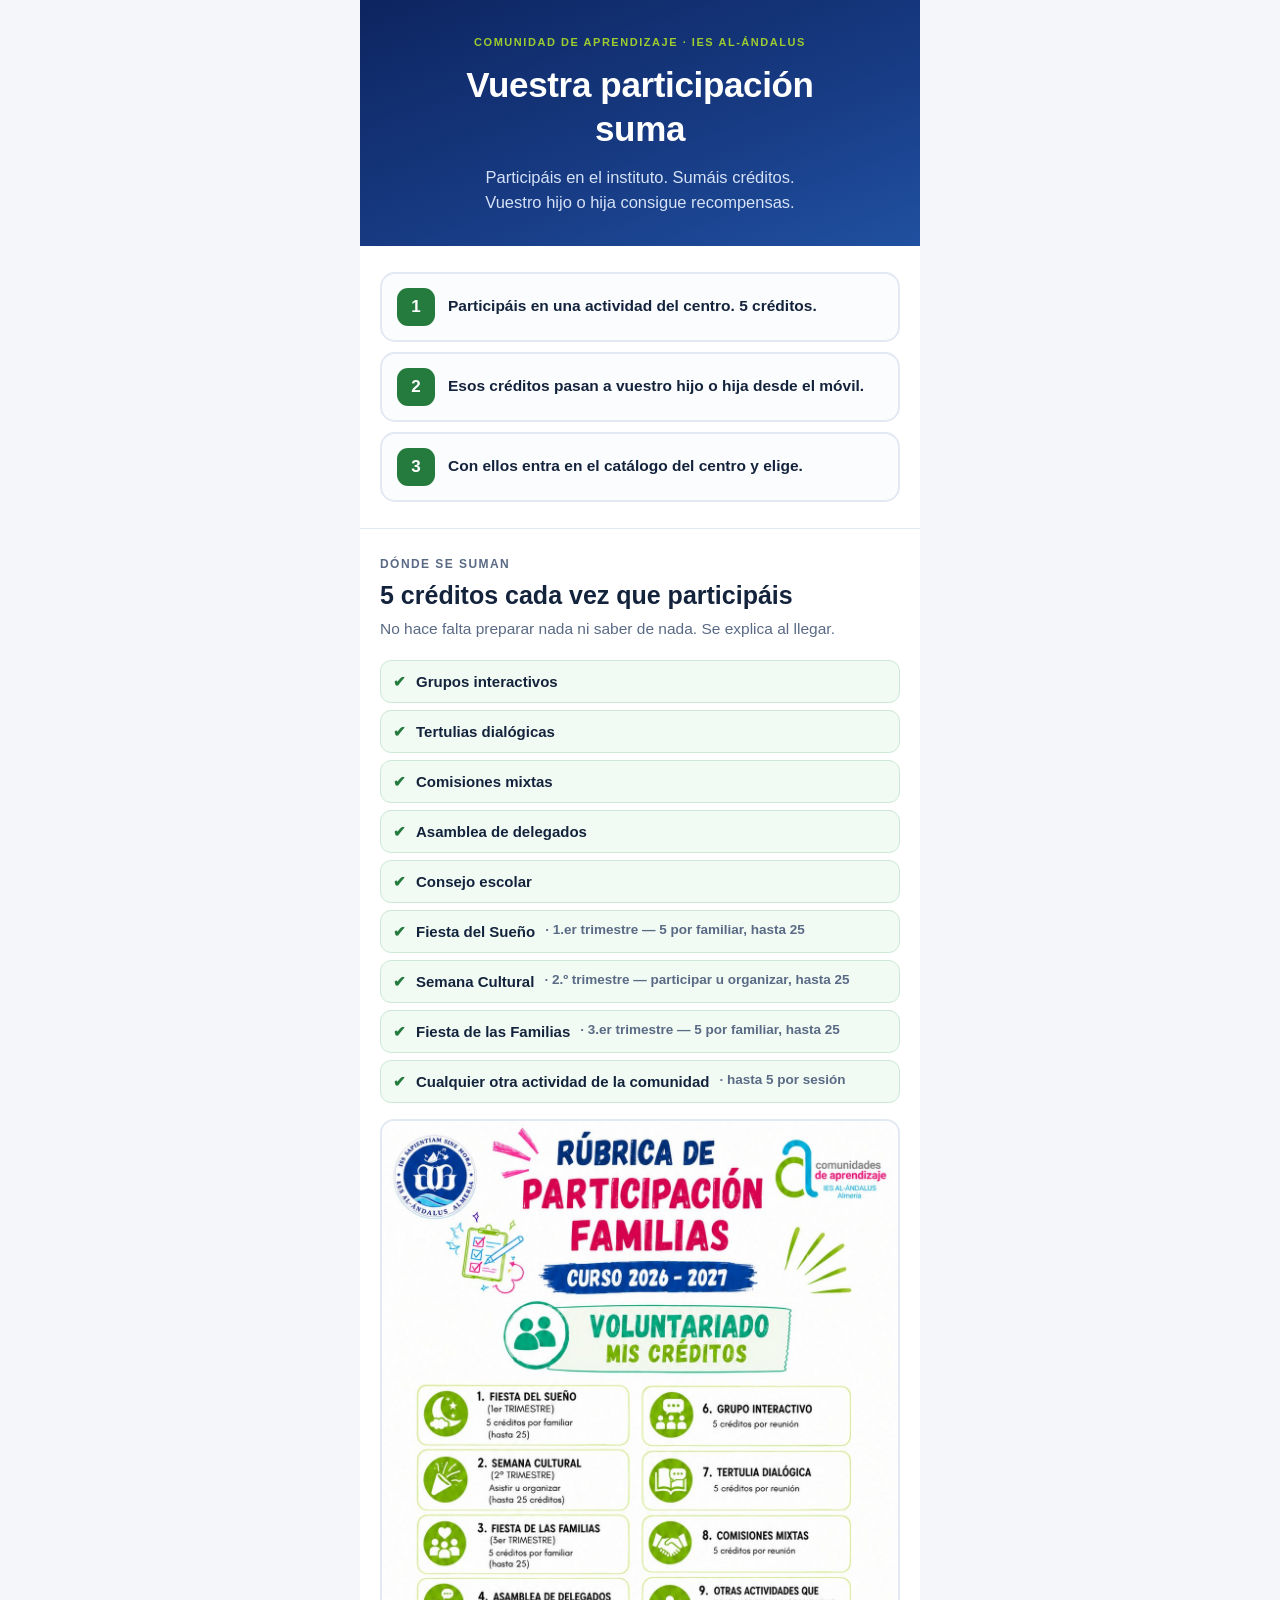
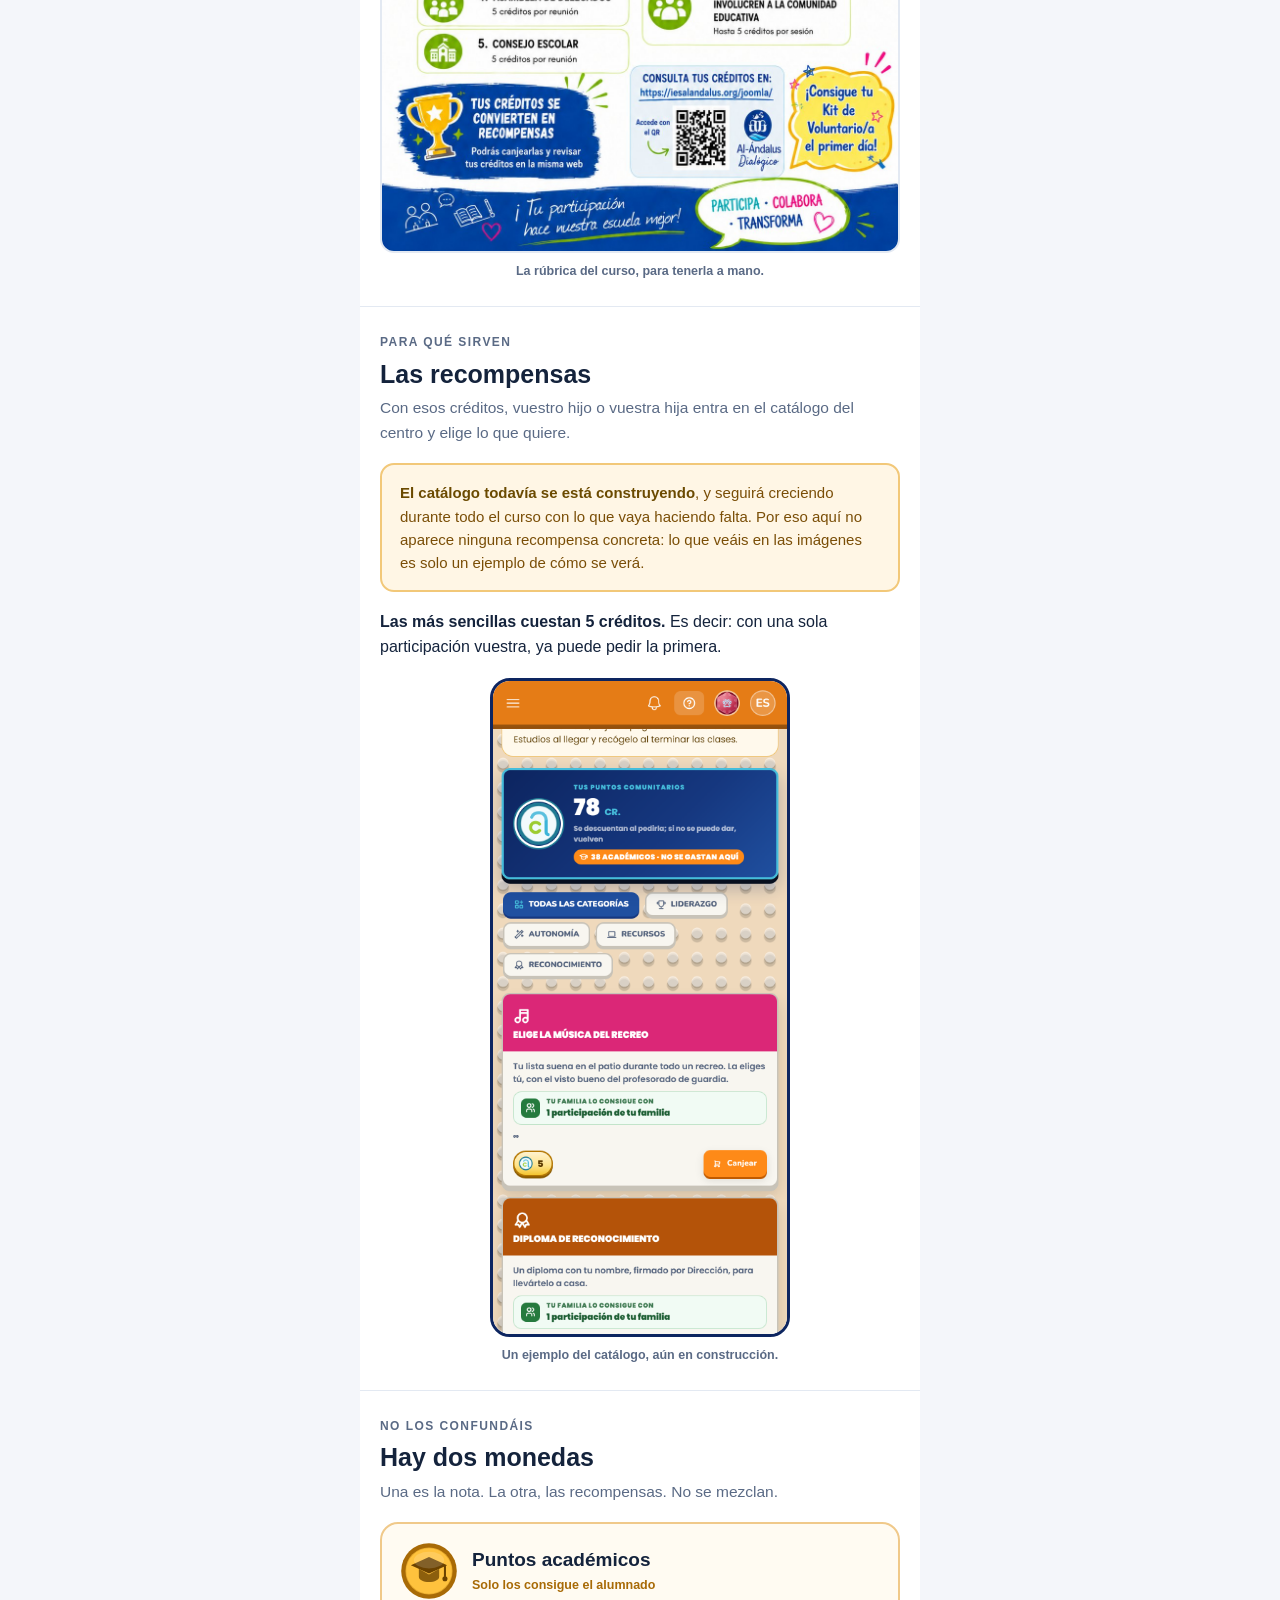
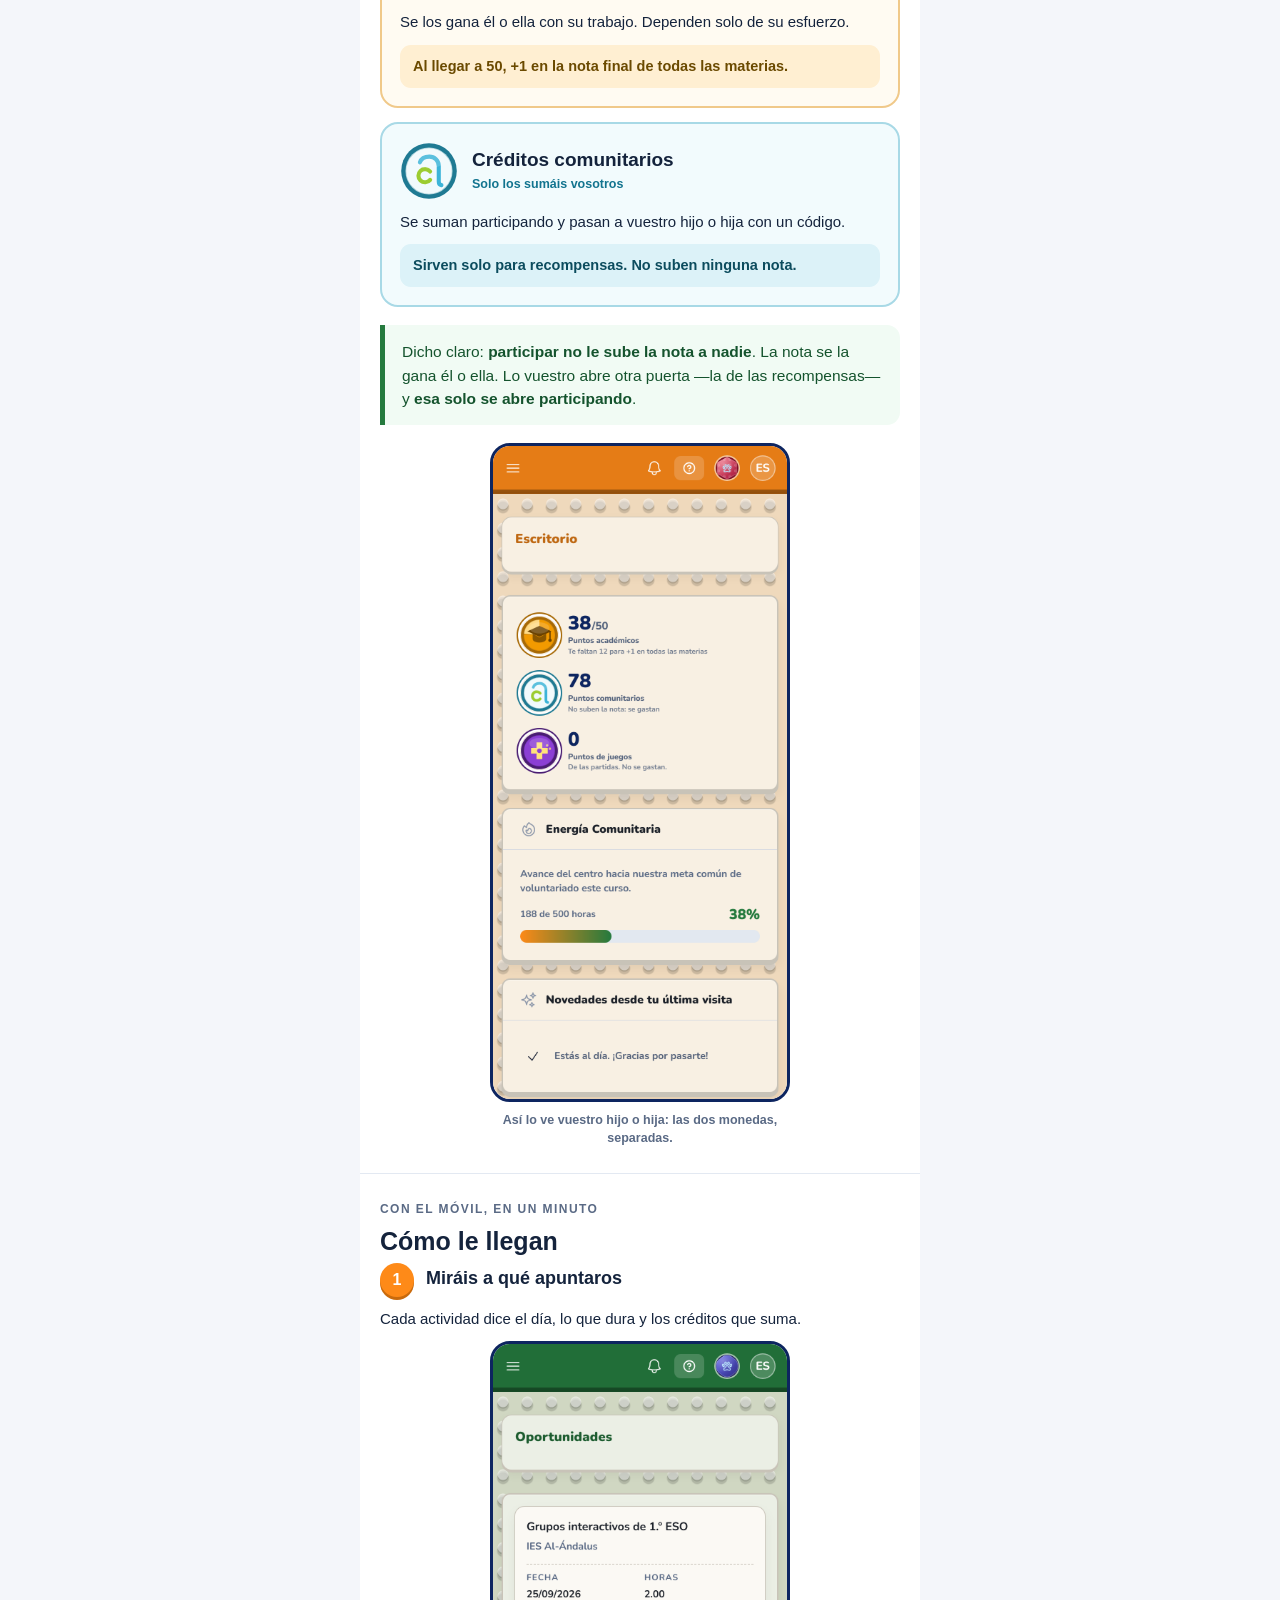
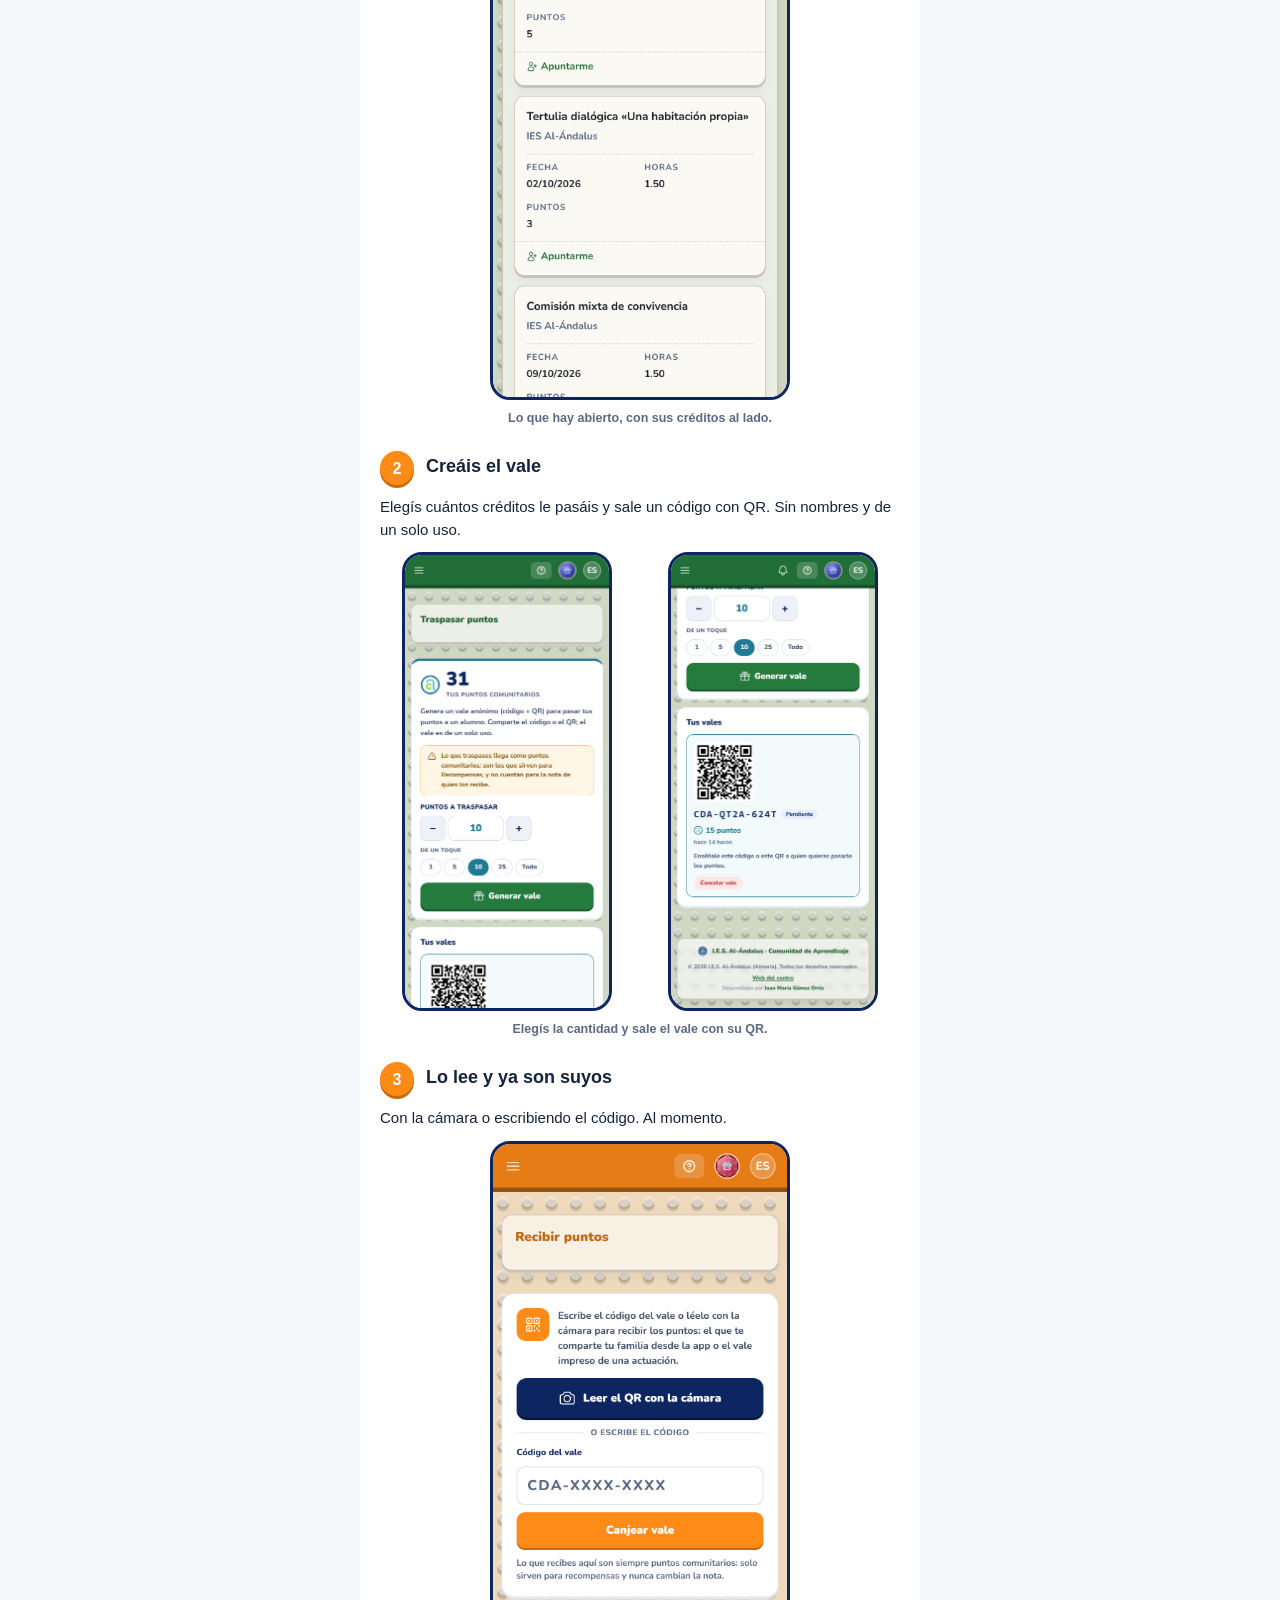
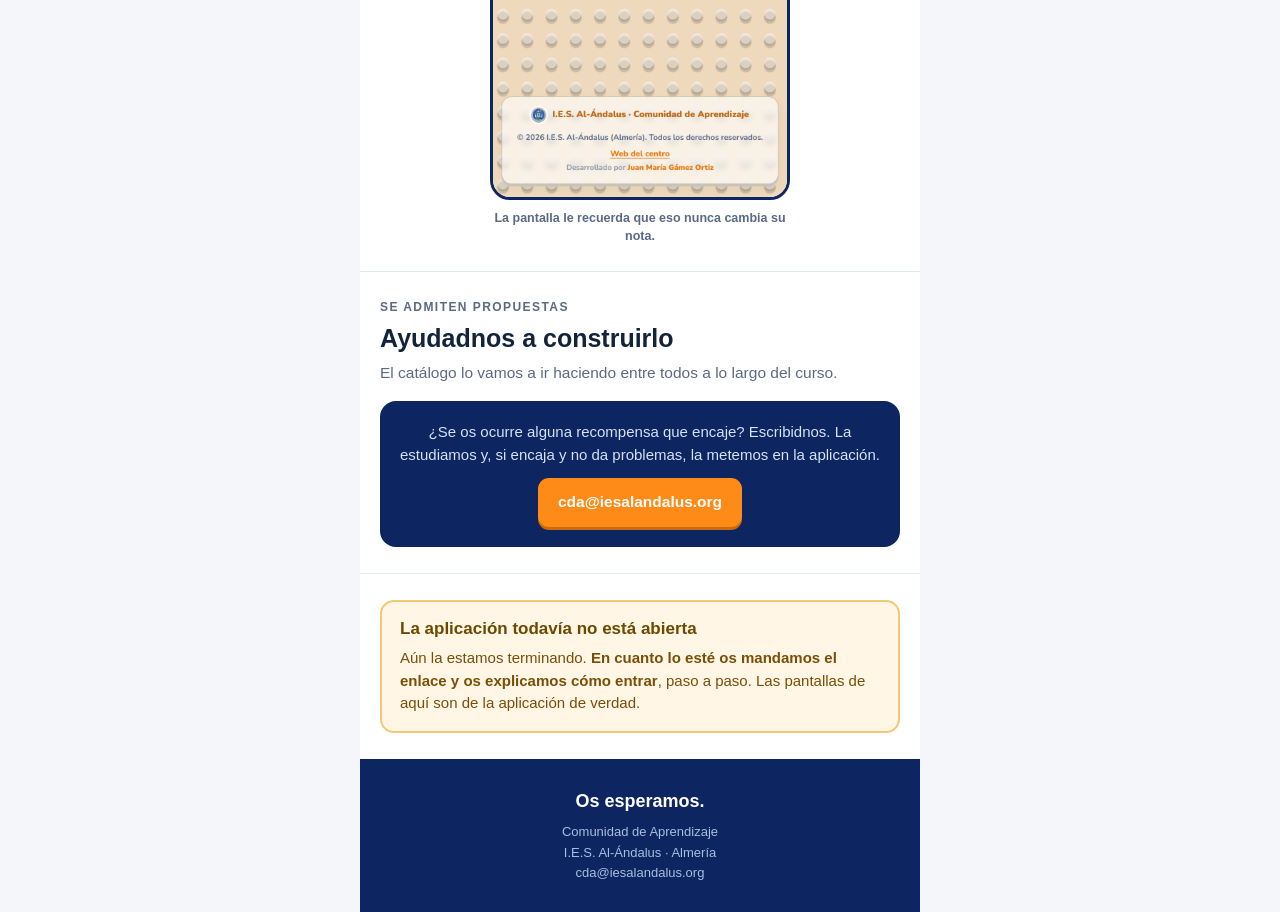
==== commit e4615f5e: "feat(familias): sin recompensas concretas y sin «premio» ni «regalar» El catálogo se va a construir " ====
--- a/familias/index.html
+++ b/familias/index.html
@@ -8,20 +8,23 @@
      —quien tenga la dirección entra—, pero así no aparece en Google. La otra
      mitad del apaño está en el robots.txt del sitio. -->
 <meta name="robots" content="noindex, nofollow">
-<title>Vuestra participación tiene premio · CdA IES Al-Ándalus</title>
+<title>Vuestra participación suma · CdA IES Al-Ándalus</title>
 <!--
     Mensaje para las familias, para enlazar desde Séneca.
 
     Pensado para leerse EN EL MÓVIL, que es donde lo van a abrir. Sin fuentes
-    externas, sin scripts y sin nada que descargar: todo está en este fichero o
-    en la carpeta «capturas» de al lado.
-
-    Las familias de este centro YA SABEN lo que es una Comunidad de
-    Aprendizaje: aquí no se les explica, se les dice lo que hay que hacer.
+    externas, sin scripts y sin nada que descargar.
+
+    Dos cosas se evitan a propósito:
+
+      · NO se nombra ninguna recompensa concreta. El catálogo se va a
+        construir a lo largo del curso, y nombrar cosas ahora es
+        comprometerlas. La captura del catálogo lleva su aviso.
+      · NO se usan «premio» ni «regalar». Los créditos se suman participando,
+        no se regalan, y decirlo de otro modo cuenta otra historia.
 
     Las monedas son las de verdad, sacadas del componente <x-moneda> con
-    `php artisan tinker herramientas/seneca/monedas.php`. Una moneda repintada
-    «parecida» se desincroniza al primer retoque.
+    `php artisan tinker herramientas/seneca/monedas.php`.
 -->
 <style>
     *,*::before,*::after{box-sizing:border-box}
@@ -39,7 +42,6 @@
     .bloque{padding:26px 20px}
     h1,h2,h3{margin:0; line-height:1.25; text-wrap:balance}
 
-    /* ── Portada ─────────────────────────────────────────────────────── */
     .portada{
         background:linear-gradient(160deg,#0D2560 0%,#173A82 55%,#2050A0 100%);
         color:#fff; padding:34px 20px 30px; text-align:center;
@@ -49,7 +51,6 @@
     .portada h1{font-size:31px; font-weight:800; letter-spacing:-.01em}
     .portada p{margin:14px 0 0; font-size:16.5px; line-height:1.55; color:#D6E2F7}
 
-    /* ── El mecanismo, en tres golpes ────────────────────────────────── */
     .mecanismo{display:flex; flex-direction:column; gap:10px; margin:0}
     .mec{
         display:flex; align-items:center; gap:13px; border:2px solid var(--linea);
@@ -61,11 +62,7 @@
         font-size:17px; font-weight:800;
     }
     .mec span{font-size:15.5px; line-height:1.45; font-weight:600}
-    .remate{
-        margin:14px 0 0; text-align:center; font-size:17px; font-weight:800; color:var(--verde);
-    }
-
-    /* ── Secciones ───────────────────────────────────────────────────── */
+
     .titulo-seccion{
         font-size:12px; font-weight:800; letter-spacing:.12em; text-transform:uppercase;
         color:var(--suave); margin:0 0 6px;
@@ -73,7 +70,6 @@
     h2.grande{font-size:25px; font-weight:800; margin:0 0 6px}
     .entradilla{margin:0 0 18px; color:var(--suave); font-size:15.5px}
 
-    /* ── Listas de golpe ─────────────────────────────────────────────── */
     ul.lista{list-style:none; margin:0; padding:0; display:flex; flex-direction:column; gap:7px}
     ul.lista li{
         display:flex; gap:10px; align-items:flex-start; background:#F1FBF4;
@@ -83,13 +79,9 @@
     ul.lista li::before{content:"✔"; color:var(--verde); font-weight:800; flex:0 0 auto}
     ul.lista li em{font-style:normal; color:var(--suave); font-weight:600; font-size:13.5px}
 
-    /* ── La rúbrica ──────────────────────────────────────────────────── */
-    .rubrica{
-        display:block; width:100%; height:auto; margin:16px 0 0;
-        border:2px solid var(--linea); border-radius:14px;
-    }
-
-    /* ── Las dos monedas ─────────────────────────────────────────────── */
+    .rubrica{display:block; width:100%; height:auto; margin:16px 0 0;
+        border:2px solid var(--linea); border-radius:14px}
+
     .moneda-ficha{border:2px solid var(--linea); border-radius:18px; padding:18px; margin:0 0 14px}
     .moneda-ficha--acad{border-color:#F0C98A; background:#FFFBF2}
     .moneda-ficha--com{border-color:#A8D9E6; background:#F2FBFD}
@@ -111,7 +103,6 @@
         font-size:15.5px; line-height:1.5;
     }
 
-    /* ── Pasos ───────────────────────────────────────────────────────── */
     .paso{margin:0 0 24px}
     .paso:last-child{margin-bottom:0}
     .paso-cab{display:flex; align-items:flex-start; gap:12px; margin-bottom:11px}
@@ -123,7 +114,6 @@
     .paso-cab h3{font-size:18px; font-weight:800; padding-top:4px}
     .paso p{margin:0 0 11px; font-size:15px; line-height:1.5}
 
-    /* ── Capturas ────────────────────────────────────────────────────── */
     figure{margin:0}
     .pantalla{
         display:block; width:100%; max-width:270px; margin:0 auto; height:auto;
@@ -136,23 +126,14 @@
         line-height:1.45; color:var(--suave); font-weight:600;
     }
 
-    /* ── Tabla de recompensas ────────────────────────────────────────── */
-    .tabla-envoltorio{overflow-x:auto; margin:16px 0 0}
-    table{border-collapse:collapse; width:100%; font-size:14px}
-    caption{caption-side:bottom; padding-top:10px; font-size:13px; color:var(--verde);
-        text-align:left; font-weight:700}
-    th,td{padding:9px 10px; text-align:left; border-bottom:1px solid var(--linea)}
-    thead th{
-        background:var(--azul); color:#fff; font-size:11px; font-weight:800;
-        letter-spacing:.06em; text-transform:uppercase; border-bottom:0;
-    }
-    thead th:first-child{border-radius:9px 0 0 0}
-    thead th:last-child{border-radius:0 9px 0 0}
-    tbody tr:nth-child(even){background:#FAFBFE}
-    td.veces{font-weight:800; color:var(--verde); text-align:center; white-space:nowrap}
-    td.puntos{font-weight:800; color:var(--cian); text-align:center}
-
-    /* ── Correo / aviso / cierre ─────────────────────────────────────── */
+    /* El aviso de que el catálogo está a medias: en ámbar, que es el color de
+       lo que está avisando en toda la aplicación. */
+    .enobras{
+        margin:16px 0 0; border:2px solid #F2C879; background:#FFF6E5; color:#7A4E07;
+        border-radius:14px; padding:16px 18px; font-size:15px; line-height:1.55;
+    }
+    .enobras strong{color:#6B4A00}
+
     .correo{margin:16px 0 0; text-align:center; background:var(--azul); color:#fff;
         border-radius:16px; padding:20px 18px}
     .correo p{margin:0 0 12px; font-size:15px; line-height:1.5; color:#D6E2F7}
@@ -183,27 +164,26 @@
     <!-- ══ Portada ══════════════════════════════════════════════════ -->
     <header class="portada">
         <p class="sello">Comunidad de Aprendizaje · IES Al-Ándalus</p>
-        <h1>Vuestra participación<br>ya tiene premio</h1>
-        <p>Venís al instituto. Ganáis créditos.<br>Vuestro hijo o hija los cambia por algo que le apetece.</p>
+        <h1>Vuestra participación<br>suma</h1>
+        <p>Participáis en el instituto. Sumáis créditos.<br>Vuestro hijo o hija consigue recompensas.</p>
     </header>
 
     <!-- ══ El mecanismo ═════════════════════════════════════════════ -->
     <section class="bloque">
         <div class="mecanismo">
-            <div class="mec"><b>1</b><span>Venís a lo que sea: un grupo interactivo, una tertulia, una fiesta. <strong>5 créditos.</strong></span></div>
-            <div class="mec"><b>2</b><span>Se los pasáis con un código desde el móvil.</span></div>
-            <div class="mec"><b>3</b><span>Los cambia por lo que quiera del catálogo.</span></div>
-        </div>
-        <p class="remate">Ya está. Eso es todo.</p>
-    </section>
-
-    <hr class="sep">
-
-    <!-- ══ Dónde se ganan ═══════════════════════════════════════════ -->
-    <section class="bloque">
-        <p class="titulo-seccion">Dónde los ganáis</p>
-        <h2 class="grande">5 créditos por cada vez que venís</h2>
-        <p class="entradilla">No hay que preparar nada ni saber de nada. Se explica al llegar.</p>
+            <div class="mec"><b>1</b><span>Participáis en una actividad del centro. <strong>5 créditos.</strong></span></div>
+            <div class="mec"><b>2</b><span>Esos créditos pasan a vuestro hijo o hija desde el móvil.</span></div>
+            <div class="mec"><b>3</b><span>Con ellos entra en el catálogo del centro y elige.</span></div>
+        </div>
+    </section>
+
+    <hr class="sep">
+
+    <!-- ══ Dónde se suman ═══════════════════════════════════════════ -->
+    <section class="bloque">
+        <p class="titulo-seccion">Dónde se suman</p>
+        <h2 class="grande">5 créditos cada vez que participáis</h2>
+        <p class="entradilla">No hace falta preparar nada ni saber de nada. Se explica al llegar.</p>
 
         <ul class="lista">
             <li>Grupos interactivos</li>
@@ -212,7 +192,7 @@
             <li>Asamblea de delegados</li>
             <li>Consejo escolar</li>
             <li>Fiesta del Sueño <em>· 1.er trimestre — 5 por familiar, hasta 25</em></li>
-            <li>Semana Cultural <em>· 2.º trimestre — venir u organizar, hasta 25</em></li>
+            <li>Semana Cultural <em>· 2.º trimestre — participar u organizar, hasta 25</em></li>
             <li>Fiesta de las Familias <em>· 3.er trimestre — 5 por familiar, hasta 25</em></li>
             <li>Cualquier otra actividad de la comunidad <em>· hasta 5 por sesión</em></li>
         </ul>
@@ -221,6 +201,36 @@
             <img class="rubrica" src="capturas/12-rubrica-familias.jpg"
                  alt="Rúbrica de Participación Familias, curso 2026-2027: las nueve formas de conseguir créditos y cuántos da cada una.">
             <figcaption>La rúbrica del curso, para tenerla a mano.</figcaption>
+        </figure>
+    </section>
+
+    <hr class="sep">
+
+    <!-- ══ Las recompensas ══════════════════════════════════════════ -->
+    <section class="bloque">
+        <p class="titulo-seccion">Para qué sirven</p>
+        <h2 class="grande">Las recompensas</h2>
+        <p class="entradilla">
+            Con esos créditos, vuestro hijo o vuestra hija entra en el catálogo del centro
+            y elige lo que quiere.
+        </p>
+
+        <div class="enobras">
+            <strong>El catálogo todavía se está construyendo</strong>, y seguirá creciendo
+            durante todo el curso con lo que vaya haciendo falta. Por eso aquí no aparece
+            ninguna recompensa concreta: lo que veáis en las imágenes es solo un ejemplo
+            de cómo se verá.
+        </div>
+
+        <p style="margin:18px 0 0; font-size:16px; line-height:1.55">
+            <strong>Las más sencillas cuestan 5 créditos.</strong> Es decir: con una sola
+            participación vuestra, ya puede pedir la primera.
+        </p>
+
+        <figure style="margin-top:18px">
+            <img class="pantalla" src="capturas/08-alumno-recompensas.png"
+                 alt="El catálogo de recompensas del alumnado, con su saldo de créditos arriba.">
+            <figcaption>Un ejemplo del catálogo, aún en construcción.</figcaption>
         </figure>
     </section>
 
@@ -249,13 +259,13 @@
                     <span class="moneda-quien">Solo los consigue el alumnado</span>
                 </div>
             </div>
-            <p>Se los gana él o ella con su trabajo. No se compran ni se regalan.</p>
+            <p>Se los gana él o ella con su trabajo. Dependen solo de su esfuerzo.</p>
             <strong class="clave">Al llegar a 50, +1 en la nota final de todas las materias.</strong>
         </article>
 
         <article class="moneda-ficha moneda-ficha--com">
             <div class="moneda-cab">
-                <svg viewBox="0 0 48 48" role="img" aria-label="Puntos comunitarios">
+                <svg viewBox="0 0 48 48" role="img" aria-label="Créditos comunitarios">
                     <circle cx="24" cy="24" r="23" fill="#1F7A93"/>
                     <circle cx="24" cy="24" r="19.5" fill="#F1FAFC"/>
                     <circle cx="24" cy="24" r="19.5" fill="none" stroke="#1F7A93" stroke-opacity=".3" stroke-width="1.4"/>
@@ -267,52 +277,52 @@
                 </svg>
                 <div>
                     <h3>Créditos comunitarios</h3>
-                    <span class="moneda-quien">Solo los conseguís vosotros</span>
+                    <span class="moneda-quien">Solo los sumáis vosotros</span>
                 </div>
             </div>
-            <p>Los ganáis participando y se los pasáis con un código.</p>
+            <p>Se suman participando y pasan a vuestro hijo o hija con un código.</p>
             <strong class="clave">Sirven solo para recompensas. No suben ninguna nota.</strong>
         </article>
 
         <p class="subraya">
-            Dicho claro: <strong>participar no le sube la nota a nadie</strong>. La nota se la gana
-            él o ella. Lo vuestro abre otra puerta —la de las recompensas— y <strong>esa solo la
-            abrís vosotros</strong>.
+            Dicho claro: <strong>participar no le sube la nota a nadie</strong>. La nota se la
+            gana él o ella. Lo vuestro abre otra puerta —la de las recompensas— y
+            <strong>esa solo se abre participando</strong>.
         </p>
 
         <figure style="margin-top:18px">
             <img class="pantalla" src="capturas/11-alumno-escritorio.png"
-                 alt="Pantalla del alumnado con las dos monedas: 38 de 50 puntos académicos y los créditos comunitarios.">
+                 alt="Pantalla del alumnado con las dos monedas: los puntos académicos y los créditos comunitarios, por separado.">
             <figcaption>Así lo ve vuestro hijo o hija: las dos monedas, separadas.</figcaption>
         </figure>
     </section>
 
     <hr class="sep">
 
-    <!-- ══ Cómo se los pasáis ═══════════════════════════════════════ -->
+    <!-- ══ Cómo pasan los créditos ══════════════════════════════════ -->
     <section class="bloque">
         <p class="titulo-seccion">Con el móvil, en un minuto</p>
-        <h2 class="grande">Cómo se los pasáis</h2>
+        <h2 class="grande">Cómo le llegan</h2>
 
         <div class="paso">
             <div class="paso-cab"><span class="paso-num">1</span><h3>Miráis a qué apuntaros</h3></div>
-            <p>Cada actuación dice el día, lo que dura y los créditos que da.</p>
+            <p>Cada actividad dice el día, lo que dura y los créditos que suma.</p>
             <figure>
                 <img class="pantalla" src="capturas/03-familia-oportunidades.png"
-                     alt="Lista de actuaciones abiertas con su fecha, sus horas y los créditos que da cada una.">
+                     alt="Lista de actividades abiertas con su fecha, sus horas y los créditos que suma cada una.">
                 <figcaption>Lo que hay abierto, con sus créditos al lado.</figcaption>
             </figure>
         </div>
 
         <div class="paso">
-            <div class="paso-cab"><span class="paso-num">2</span><h3>Generáis el vale</h3></div>
+            <div class="paso-cab"><span class="paso-num">2</span><h3>Creáis el vale</h3></div>
             <p>Elegís cuántos créditos le pasáis y sale un código con QR. Sin nombres y de un solo uso.</p>
             <figure>
                 <div class="par">
                     <img class="pantalla" src="capturas/05-familia-traspasar.png"
-                         alt="Pantalla para traspasar créditos, con el saldo y el botón de generar vale.">
+                         alt="Pantalla para pasar créditos, con el saldo y el botón de crear el vale.">
                     <img class="pantalla" src="capturas/06-familia-vale-qr.png"
-                         alt="El vale generado, con su código QR, su código escrito y los créditos que lleva.">
+                         alt="El vale creado, con su código QR, su código escrito y los créditos que lleva.">
                 </div>
                 <figcaption>Elegís la cantidad y sale el vale con su QR.</figcaption>
             </figure>
@@ -331,51 +341,17 @@
 
     <hr class="sep">
 
-    <!-- ══ Qué se lleva ═════════════════════════════════════════════ -->
-    <section class="bloque">
-        <p class="titulo-seccion">Y esto es lo que se lleva</p>
-        <h2 class="grande">Qué puede pedir</h2>
-        <p class="entradilla">Cada recompensa dice cuántas veces tenéis que venir. Sin cuentas.</p>
-
-        <div class="tabla-envoltorio">
-            <table>
-                <caption>Con venir UNA vez ya hay algo que pedir. No hay que esperar a juntar nada.</caption>
-                <thead>
-                    <tr><th>Veces</th><th>Pts.</th><th>Qué se lleva</th></tr>
-                </thead>
-                <tbody>
-                    <tr><td class="veces">1</td><td class="puntos">5</td><td>Elegir la música del recreo · Un diploma firmado</td></tr>
-                    <tr><td class="veces">2</td><td class="puntos">10</td><td>Un día con la mesa de futbolín · Dos mañanas en el huerto</td></tr>
-                    <tr><td class="veces">3</td><td class="puntos">15</td><td>Su foto en el tablón de honor · Imprimir su modelo 3D</td></tr>
-                    <tr><td class="veces">4</td><td class="puntos">20</td><td>Un día sin deberes</td></tr>
-                    <tr><td class="veces">5</td><td class="puntos">25</td><td>Delegado una semana · Elegir su sitio en clase una semana</td></tr>
-                    <tr><td class="veces">6-8</td><td class="puntos">30-40</td><td>Dirigir una tutoría · El libro que elija · Padrino de lectura</td></tr>
-                </tbody>
-            </table>
-        </div>
-
-        <figure style="margin-top:20px">
-            <div class="par">
-                <img class="pantalla" src="capturas/08-alumno-recompensas.png"
-                     alt="Catálogo de recompensas del alumnado, con el saldo arriba y la primera recompensa.">
-                <img class="pantalla" src="capturas/09-alumno-recompensas-mas.png"
-                     alt="Más recompensas, cada una con las participaciones que cuesta.">
-            </div>
-            <figcaption>En verde, bajo cada recompensa: «Tu familia lo consigue con…».</figcaption>
-        </figure>
-    </section>
-
-    <hr class="sep">
-
     <!-- ══ Ideas ════════════════════════════════════════════════════ -->
     <section class="bloque">
-        <p class="titulo-seccion">Esto no está cerrado</p>
-        <h2 class="grande">Faltan recompensas por inventar</h2>
-        <p class="entradilla" style="margin-bottom:0">La lista irá creciendo con lo que vaya haciendo falta.</p>
+        <p class="titulo-seccion">Se admiten propuestas</p>
+        <h2 class="grande">Ayudadnos a construirlo</h2>
+        <p class="entradilla" style="margin-bottom:0">
+            El catálogo lo vamos a ir haciendo entre todos a lo largo del curso.
+        </p>
 
         <div class="correo">
-            <p>¿Se os ocurre una que esté bien? Escribidnos. La estudiamos y, si encaja y no da
-               problemas, la metemos en la aplicación.</p>
+            <p>¿Se os ocurre alguna recompensa que encaje? Escribidnos. La estudiamos y, si
+               encaja y no da problemas, la metemos en la aplicación.</p>
             <a href="mailto:cda@iesalandalus.org">cda@iesalandalus.org</a>
         </div>
     </section>
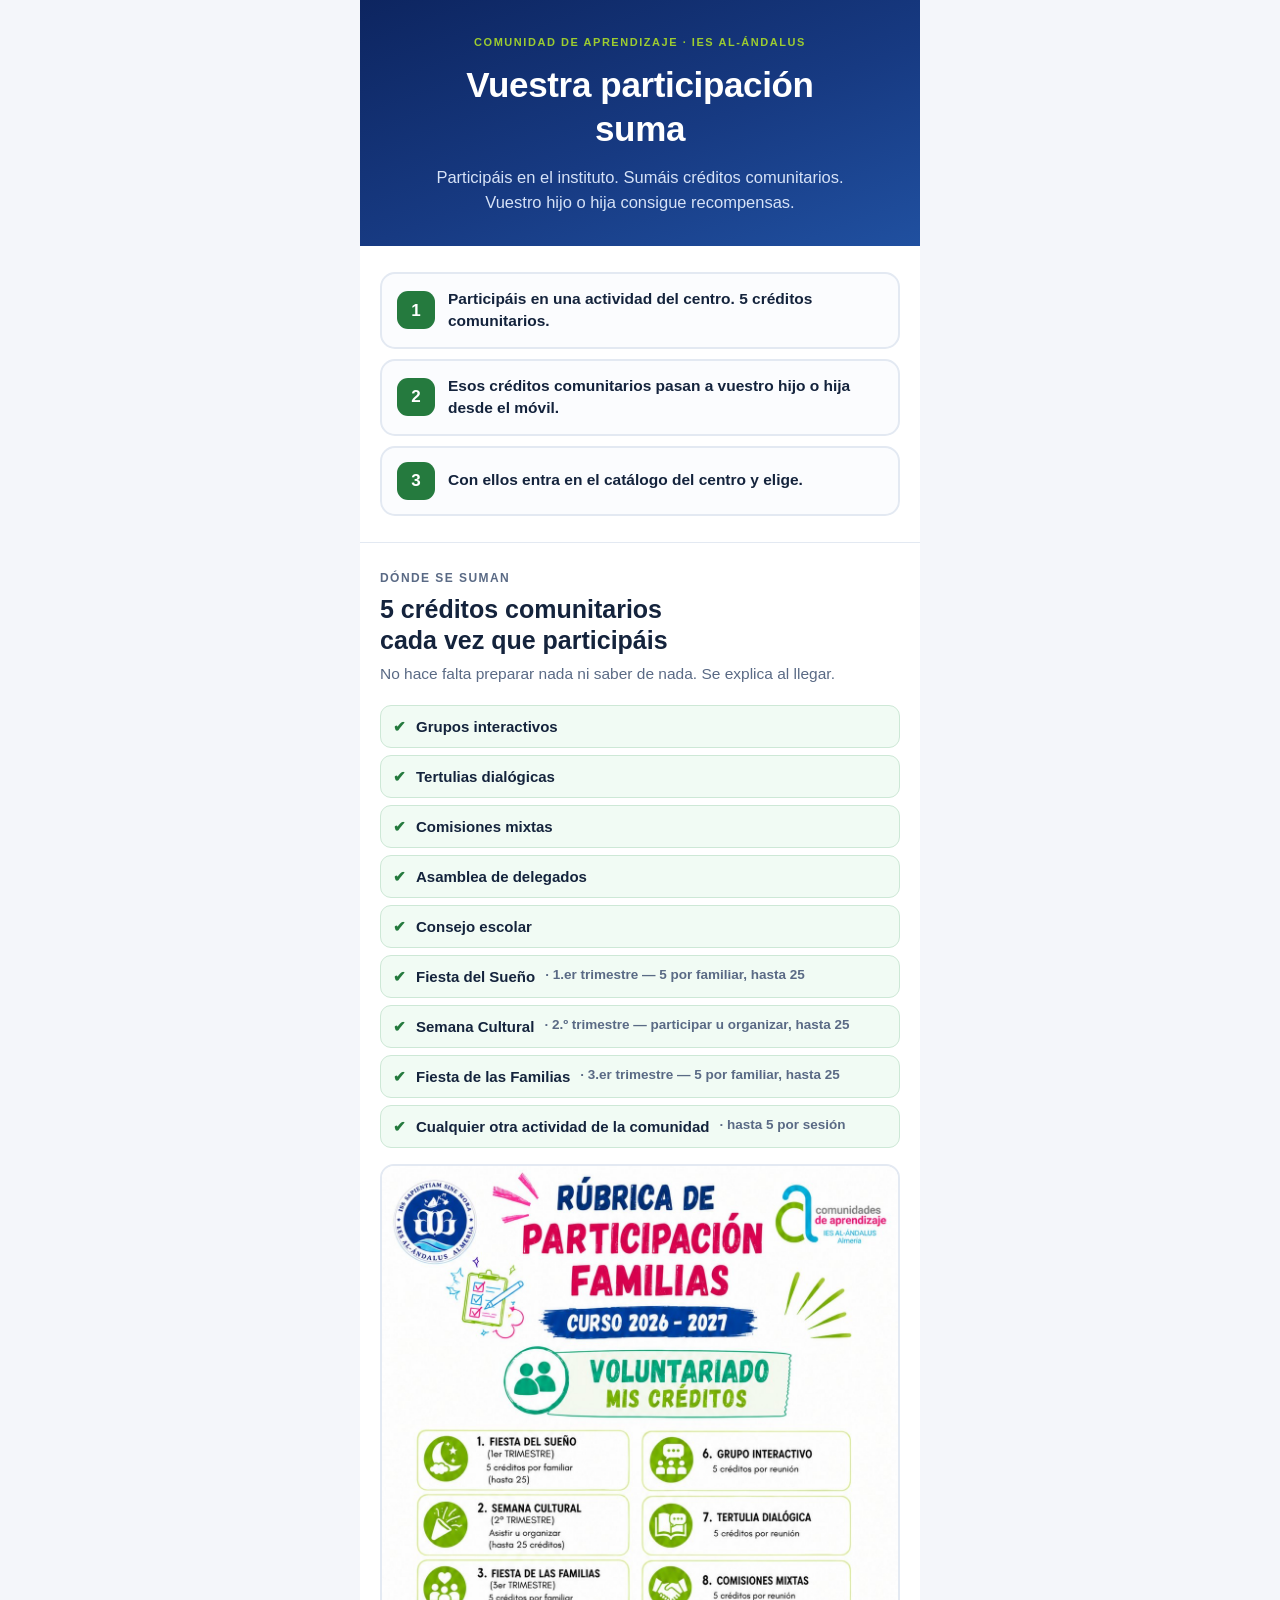
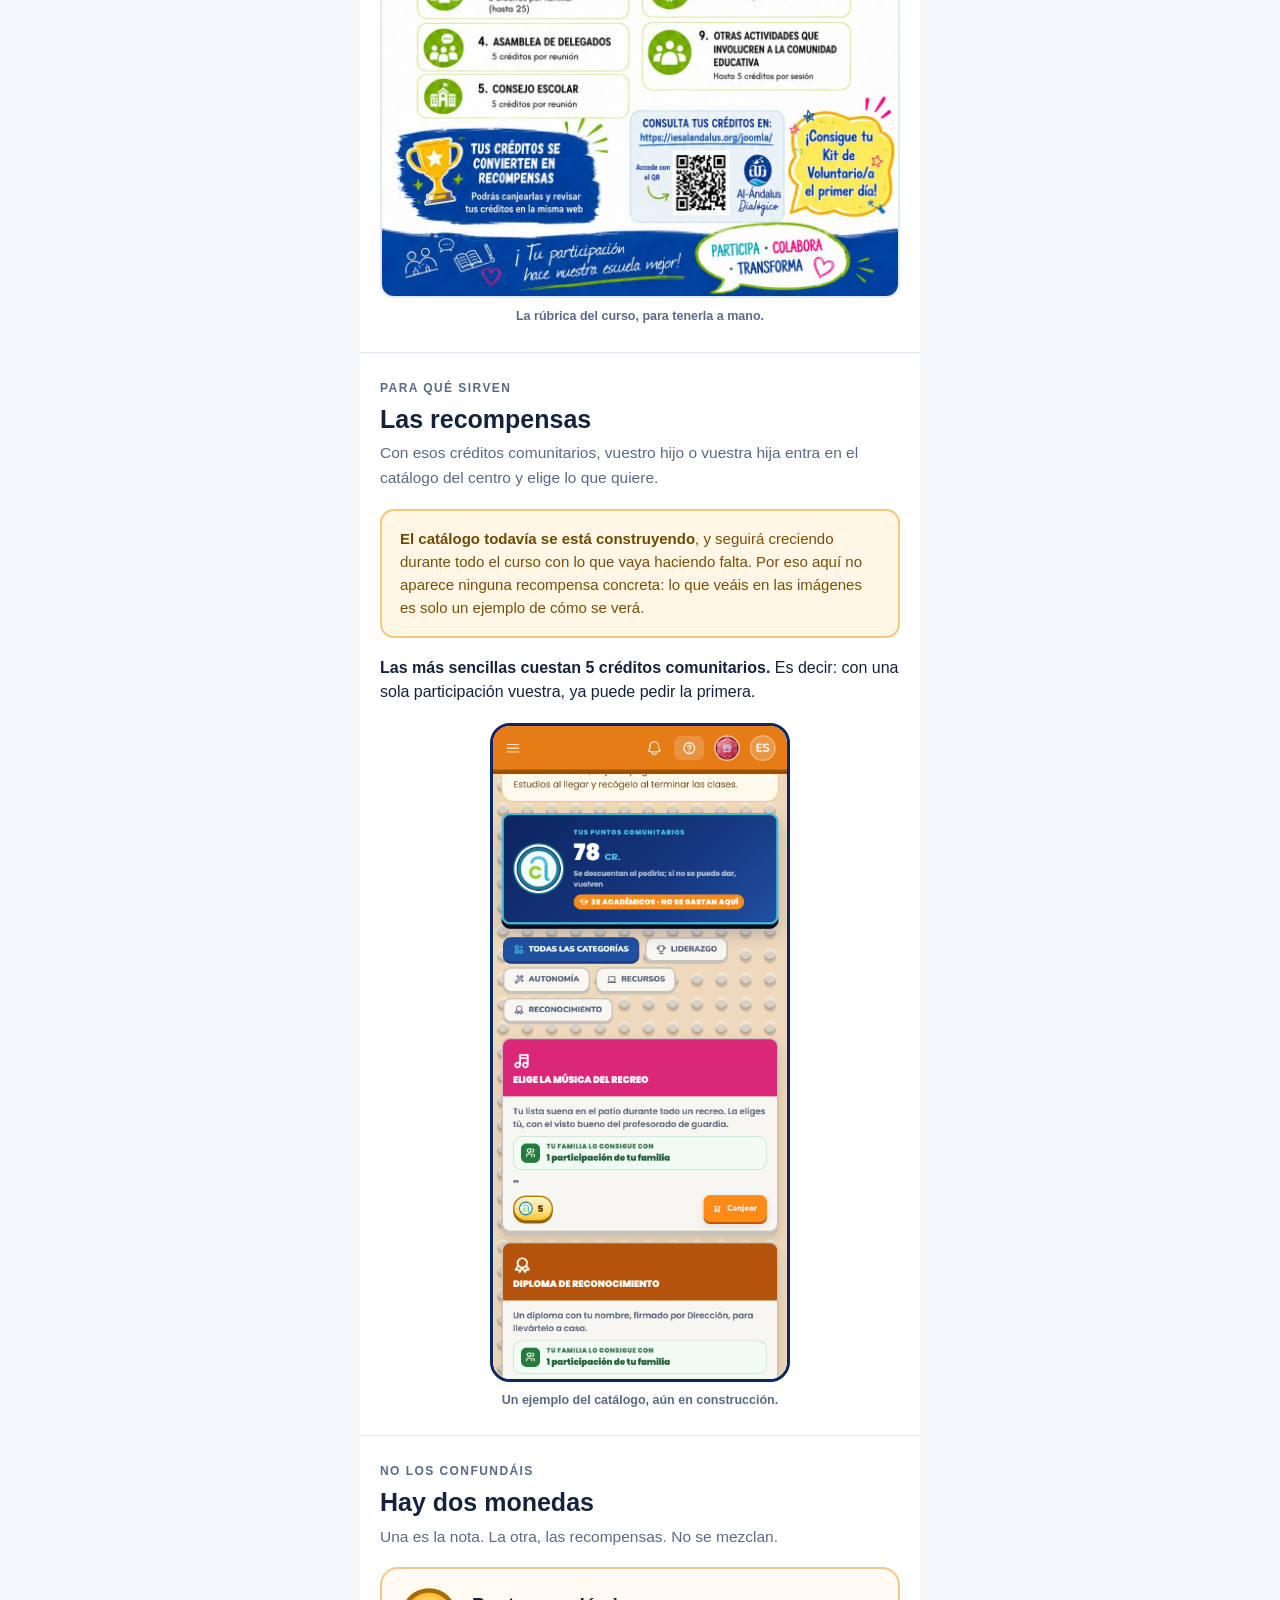
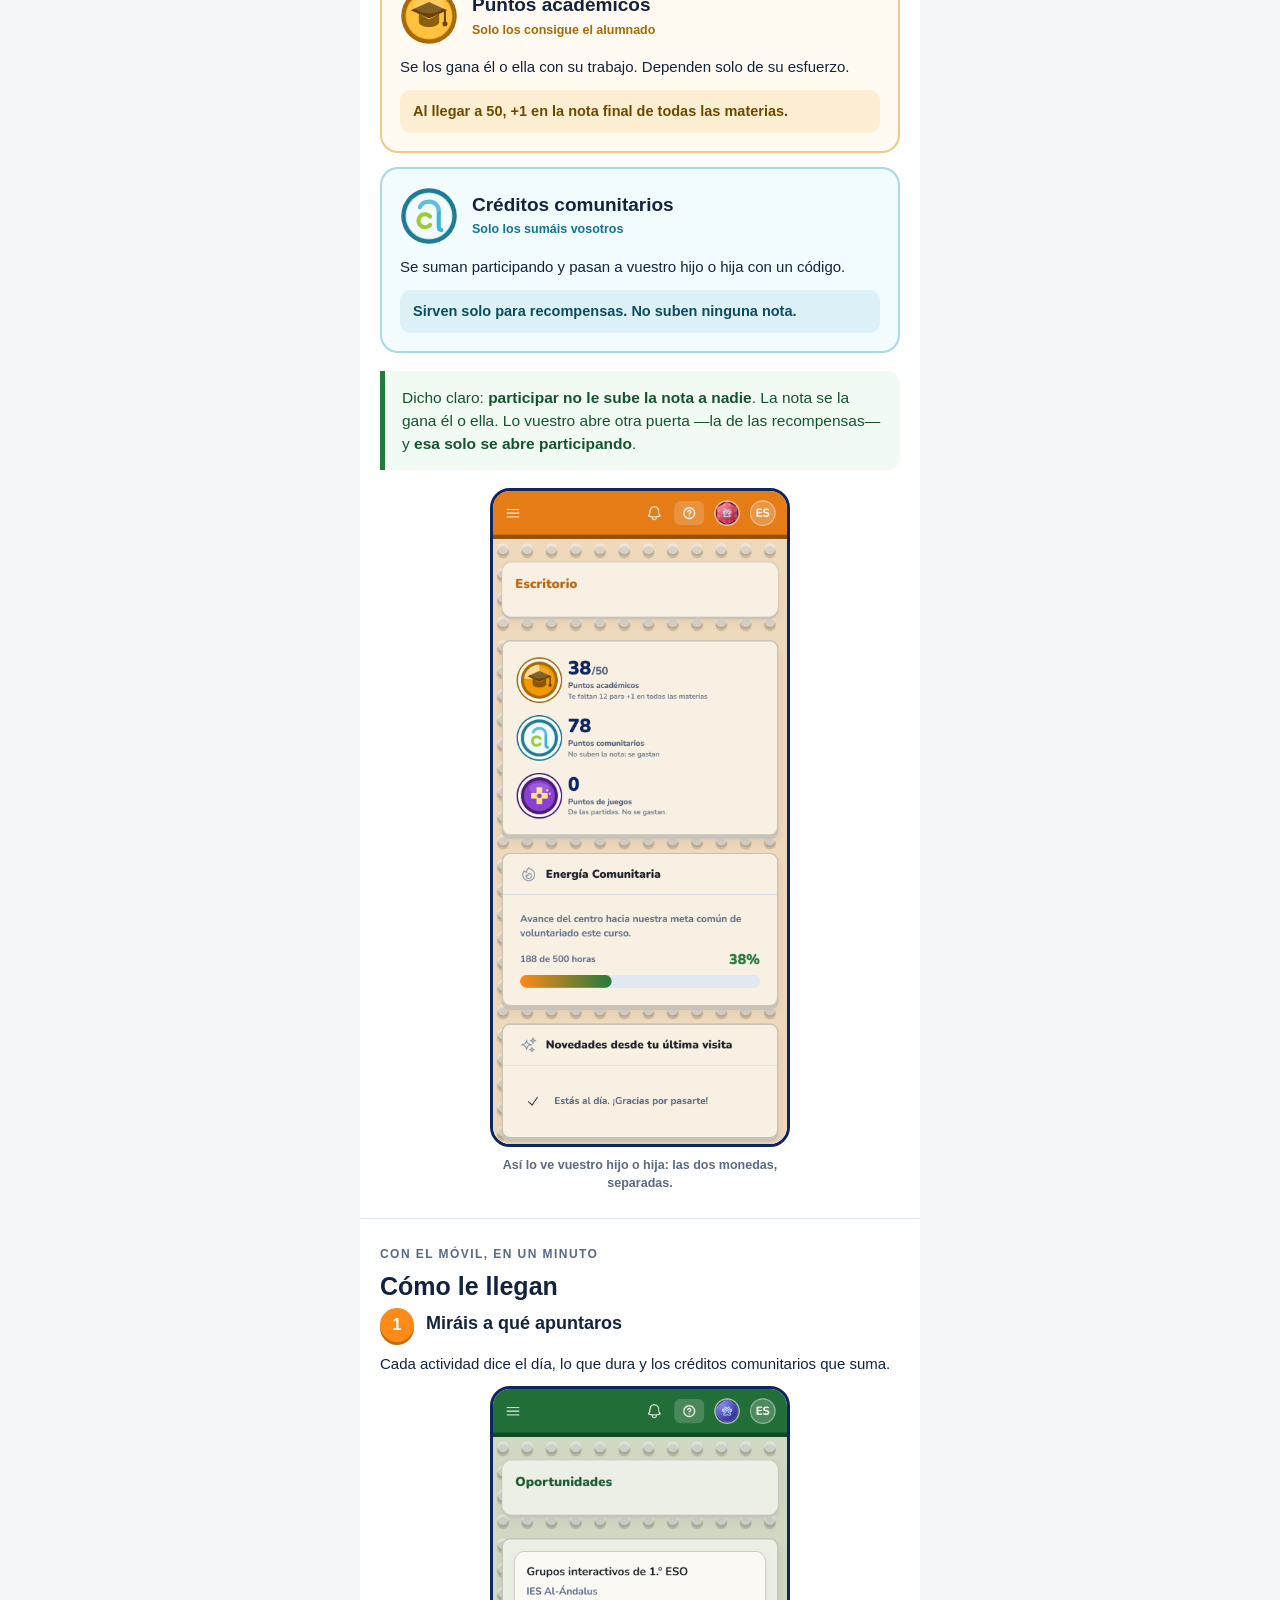
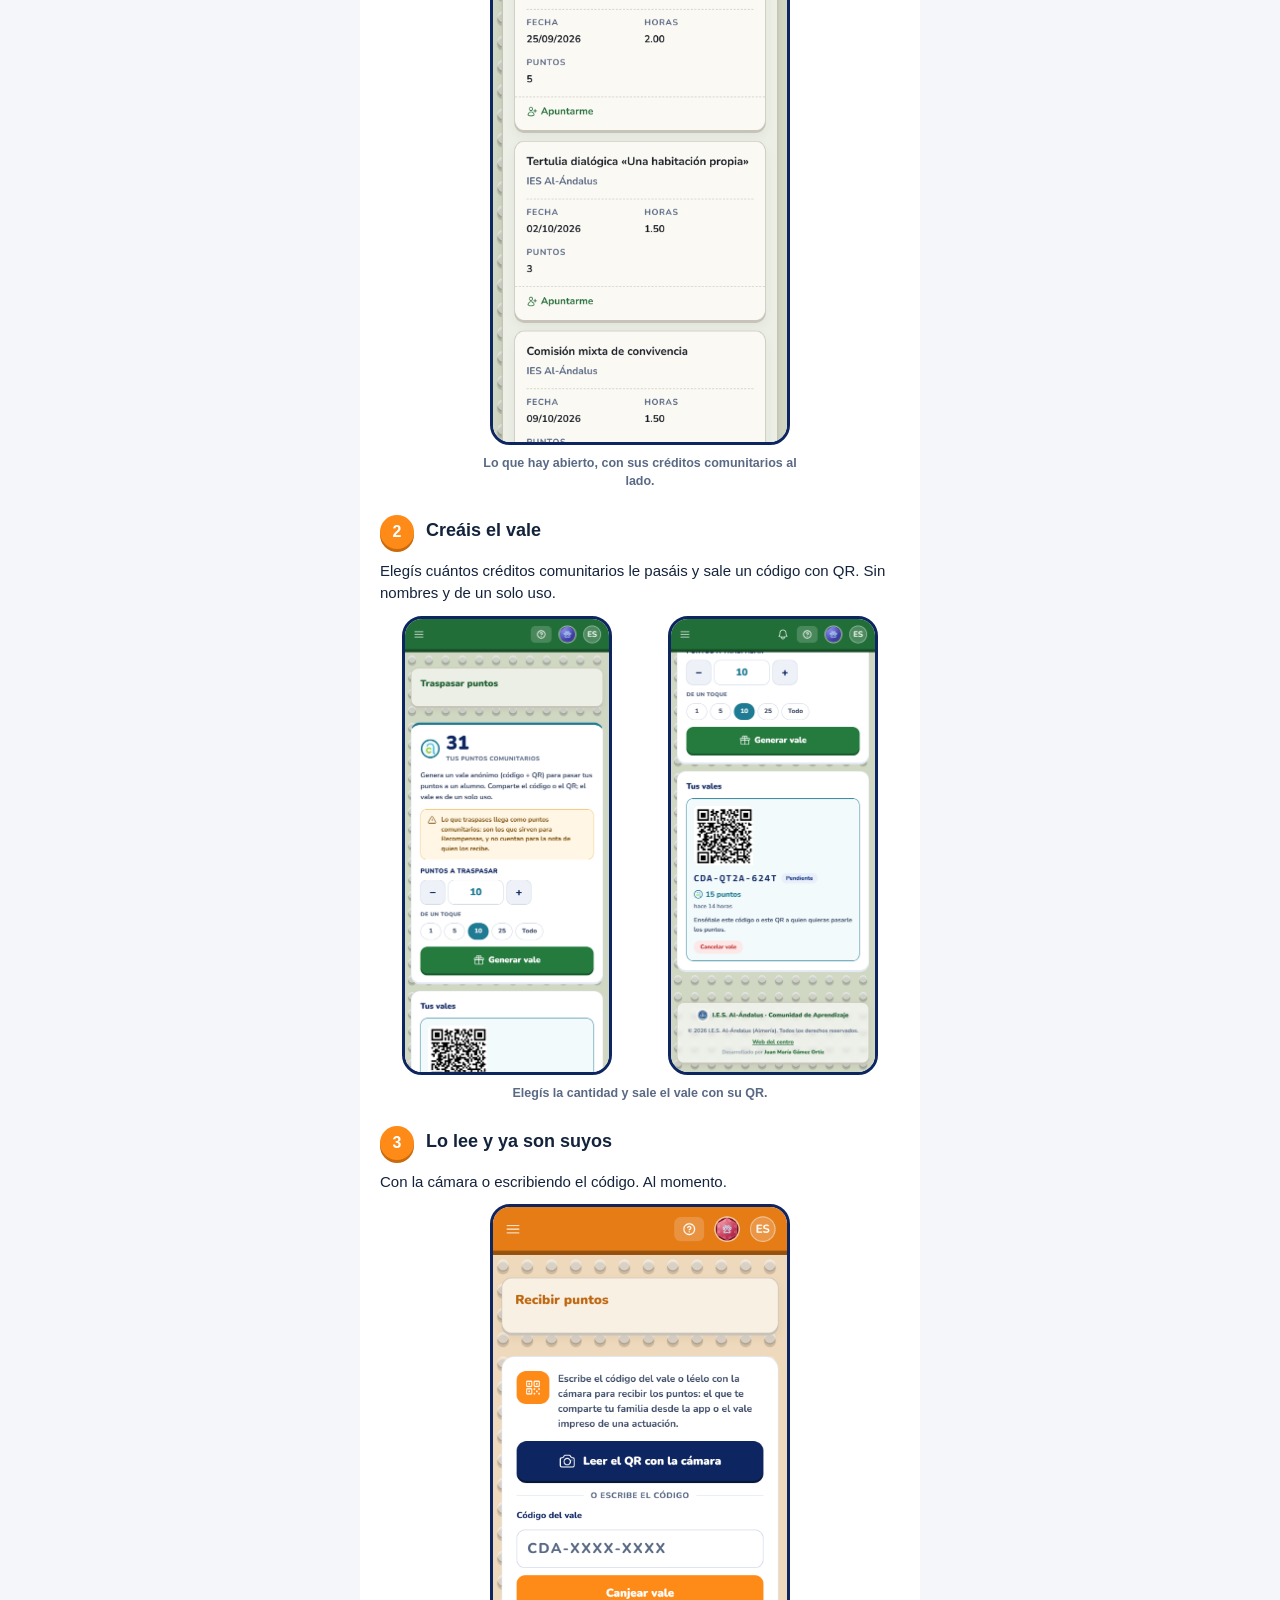
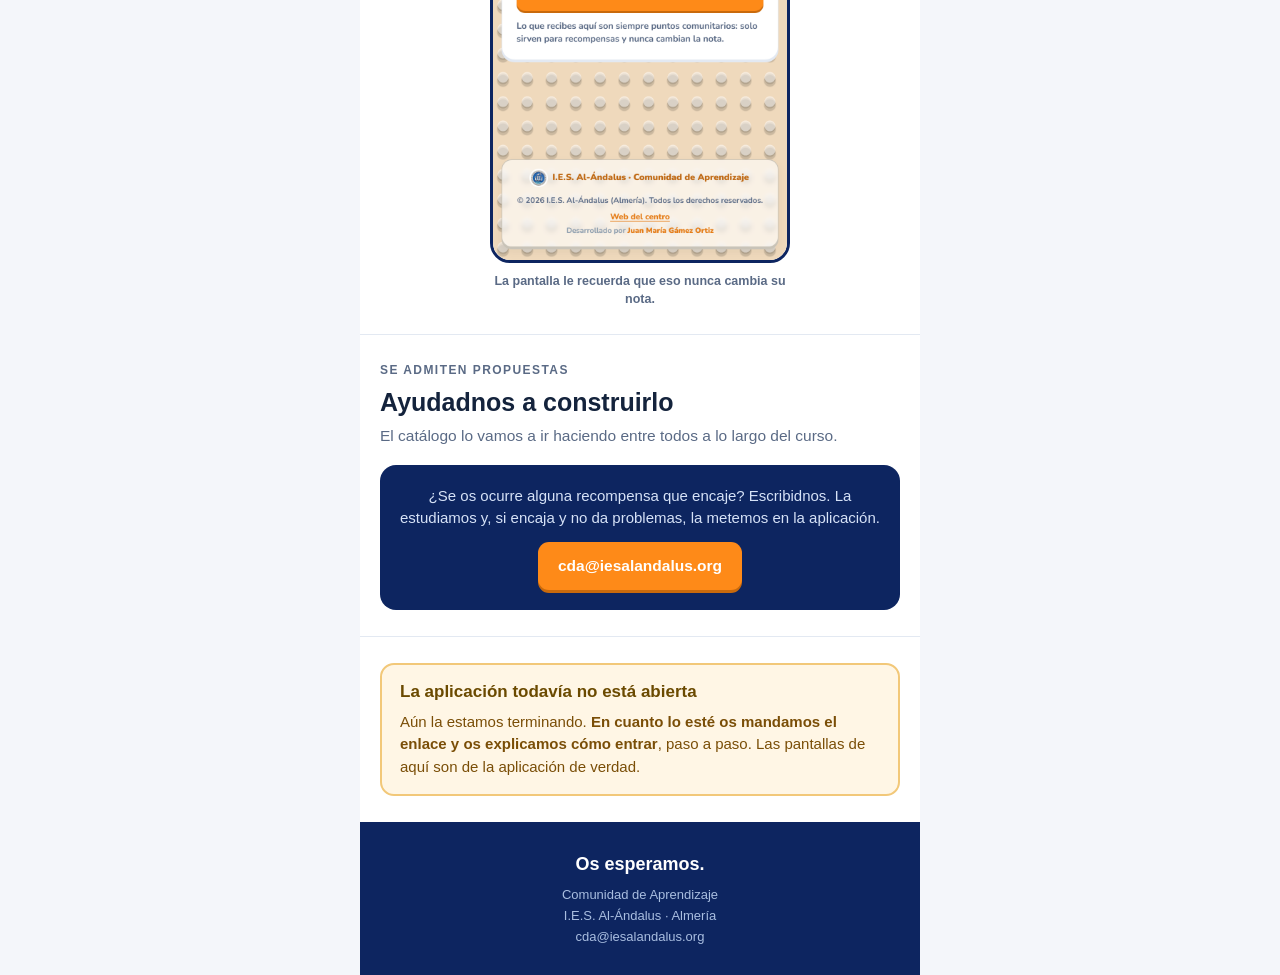
==== commit 9cfe44f7: "feat(familias): llamarlos «créditos comunitarios», con su nombre entero En el mensaje se decía «créd" ====
--- a/familias/index.html
+++ b/familias/index.html
@@ -20,7 +20,7 @@
       · NO se nombra ninguna recompensa concreta. El catálogo se va a
         construir a lo largo del curso, y nombrar cosas ahora es
         comprometerlas. La captura del catálogo lleva su aviso.
-      · NO se usan «premio» ni «regalar». Los créditos se suman participando,
+      · NO se usan «premio» ni «regalar». Los créditos comunitarios se suman participando,
         no se regalan, y decirlo de otro modo cuenta otra historia.
 
     Las monedas son las de verdad, sacadas del componente <x-moneda> con
@@ -165,14 +165,14 @@
     <header class="portada">
         <p class="sello">Comunidad de Aprendizaje · IES Al-Ándalus</p>
         <h1>Vuestra participación<br>suma</h1>
-        <p>Participáis en el instituto. Sumáis créditos.<br>Vuestro hijo o hija consigue recompensas.</p>
+        <p>Participáis en el instituto. Sumáis créditos comunitarios.<br>Vuestro hijo o hija consigue recompensas.</p>
     </header>
 
     <!-- ══ El mecanismo ═════════════════════════════════════════════ -->
     <section class="bloque">
         <div class="mecanismo">
-            <div class="mec"><b>1</b><span>Participáis en una actividad del centro. <strong>5 créditos.</strong></span></div>
-            <div class="mec"><b>2</b><span>Esos créditos pasan a vuestro hijo o hija desde el móvil.</span></div>
+            <div class="mec"><b>1</b><span>Participáis en una actividad del centro. <strong>5 créditos comunitarios.</strong></span></div>
+            <div class="mec"><b>2</b><span>Esos créditos comunitarios pasan a vuestro hijo o hija desde el móvil.</span></div>
             <div class="mec"><b>3</b><span>Con ellos entra en el catálogo del centro y elige.</span></div>
         </div>
     </section>
@@ -182,7 +182,7 @@
     <!-- ══ Dónde se suman ═══════════════════════════════════════════ -->
     <section class="bloque">
         <p class="titulo-seccion">Dónde se suman</p>
-        <h2 class="grande">5 créditos cada vez que participáis</h2>
+        <h2 class="grande">5 créditos comunitarios cada vez que participáis</h2>
         <p class="entradilla">No hace falta preparar nada ni saber de nada. Se explica al llegar.</p>
 
         <ul class="lista">
@@ -199,7 +199,7 @@
 
         <figure>
             <img class="rubrica" src="capturas/12-rubrica-familias.jpg"
-                 alt="Rúbrica de Participación Familias, curso 2026-2027: las nueve formas de conseguir créditos y cuántos da cada una.">
+                 alt="Rúbrica de Participación Familias, curso 2026-2027: las nueve formas de conseguir créditos comunitarios y cuántos da cada una.">
             <figcaption>La rúbrica del curso, para tenerla a mano.</figcaption>
         </figure>
     </section>
@@ -211,7 +211,7 @@
         <p class="titulo-seccion">Para qué sirven</p>
         <h2 class="grande">Las recompensas</h2>
         <p class="entradilla">
-            Con esos créditos, vuestro hijo o vuestra hija entra en el catálogo del centro
+            Con esos créditos comunitarios, vuestro hijo o vuestra hija entra en el catálogo del centro
             y elige lo que quiere.
         </p>
 
@@ -223,13 +223,13 @@
         </div>
 
         <p style="margin:18px 0 0; font-size:16px; line-height:1.55">
-            <strong>Las más sencillas cuestan 5 créditos.</strong> Es decir: con una sola
+            <strong>Las más sencillas cuestan 5 créditos comunitarios.</strong> Es decir: con una sola
             participación vuestra, ya puede pedir la primera.
         </p>
 
         <figure style="margin-top:18px">
             <img class="pantalla" src="capturas/08-alumno-recompensas.png"
-                 alt="El catálogo de recompensas del alumnado, con su saldo de créditos arriba.">
+                 alt="El catálogo de recompensas del alumnado, con su saldo de créditos comunitarios arriba.">
             <figcaption>Un ejemplo del catálogo, aún en construcción.</figcaption>
         </figure>
     </section>
@@ -299,30 +299,30 @@
 
     <hr class="sep">
 
-    <!-- ══ Cómo pasan los créditos ══════════════════════════════════ -->
+    <!-- ══ Cómo pasan los créditos comunitarios ══════════════════════════════════ -->
     <section class="bloque">
         <p class="titulo-seccion">Con el móvil, en un minuto</p>
         <h2 class="grande">Cómo le llegan</h2>
 
         <div class="paso">
             <div class="paso-cab"><span class="paso-num">1</span><h3>Miráis a qué apuntaros</h3></div>
-            <p>Cada actividad dice el día, lo que dura y los créditos que suma.</p>
+            <p>Cada actividad dice el día, lo que dura y los créditos comunitarios que suma.</p>
             <figure>
                 <img class="pantalla" src="capturas/03-familia-oportunidades.png"
-                     alt="Lista de actividades abiertas con su fecha, sus horas y los créditos que suma cada una.">
-                <figcaption>Lo que hay abierto, con sus créditos al lado.</figcaption>
+                     alt="Lista de actividades abiertas con su fecha, sus horas y los créditos comunitarios que suma cada una.">
+                <figcaption>Lo que hay abierto, con sus créditos comunitarios al lado.</figcaption>
             </figure>
         </div>
 
         <div class="paso">
             <div class="paso-cab"><span class="paso-num">2</span><h3>Creáis el vale</h3></div>
-            <p>Elegís cuántos créditos le pasáis y sale un código con QR. Sin nombres y de un solo uso.</p>
+            <p>Elegís cuántos créditos comunitarios le pasáis y sale un código con QR. Sin nombres y de un solo uso.</p>
             <figure>
                 <div class="par">
                     <img class="pantalla" src="capturas/05-familia-traspasar.png"
-                         alt="Pantalla para pasar créditos, con el saldo y el botón de crear el vale.">
+                         alt="Pantalla para pasar créditos comunitarios, con el saldo y el botón de crear el vale.">
                     <img class="pantalla" src="capturas/06-familia-vale-qr.png"
-                         alt="El vale creado, con su código QR, su código escrito y los créditos que lleva.">
+                         alt="El vale creado, con su código QR, su código escrito y los créditos comunitarios que lleva.">
                 </div>
                 <figcaption>Elegís la cantidad y sale el vale con su QR.</figcaption>
             </figure>
@@ -333,7 +333,7 @@
             <p>Con la cámara o escribiendo el código. Al momento.</p>
             <figure>
                 <img class="pantalla" src="capturas/07-alumno-recibir-puntos.png"
-                     alt="Pantalla del alumnado para recibir créditos leyendo el QR o escribiendo el código.">
+                     alt="Pantalla del alumnado para recibir créditos comunitarios leyendo el QR o escribiendo el código.">
                 <figcaption>La pantalla le recuerda que eso nunca cambia su nota.</figcaption>
             </figure>
         </div>
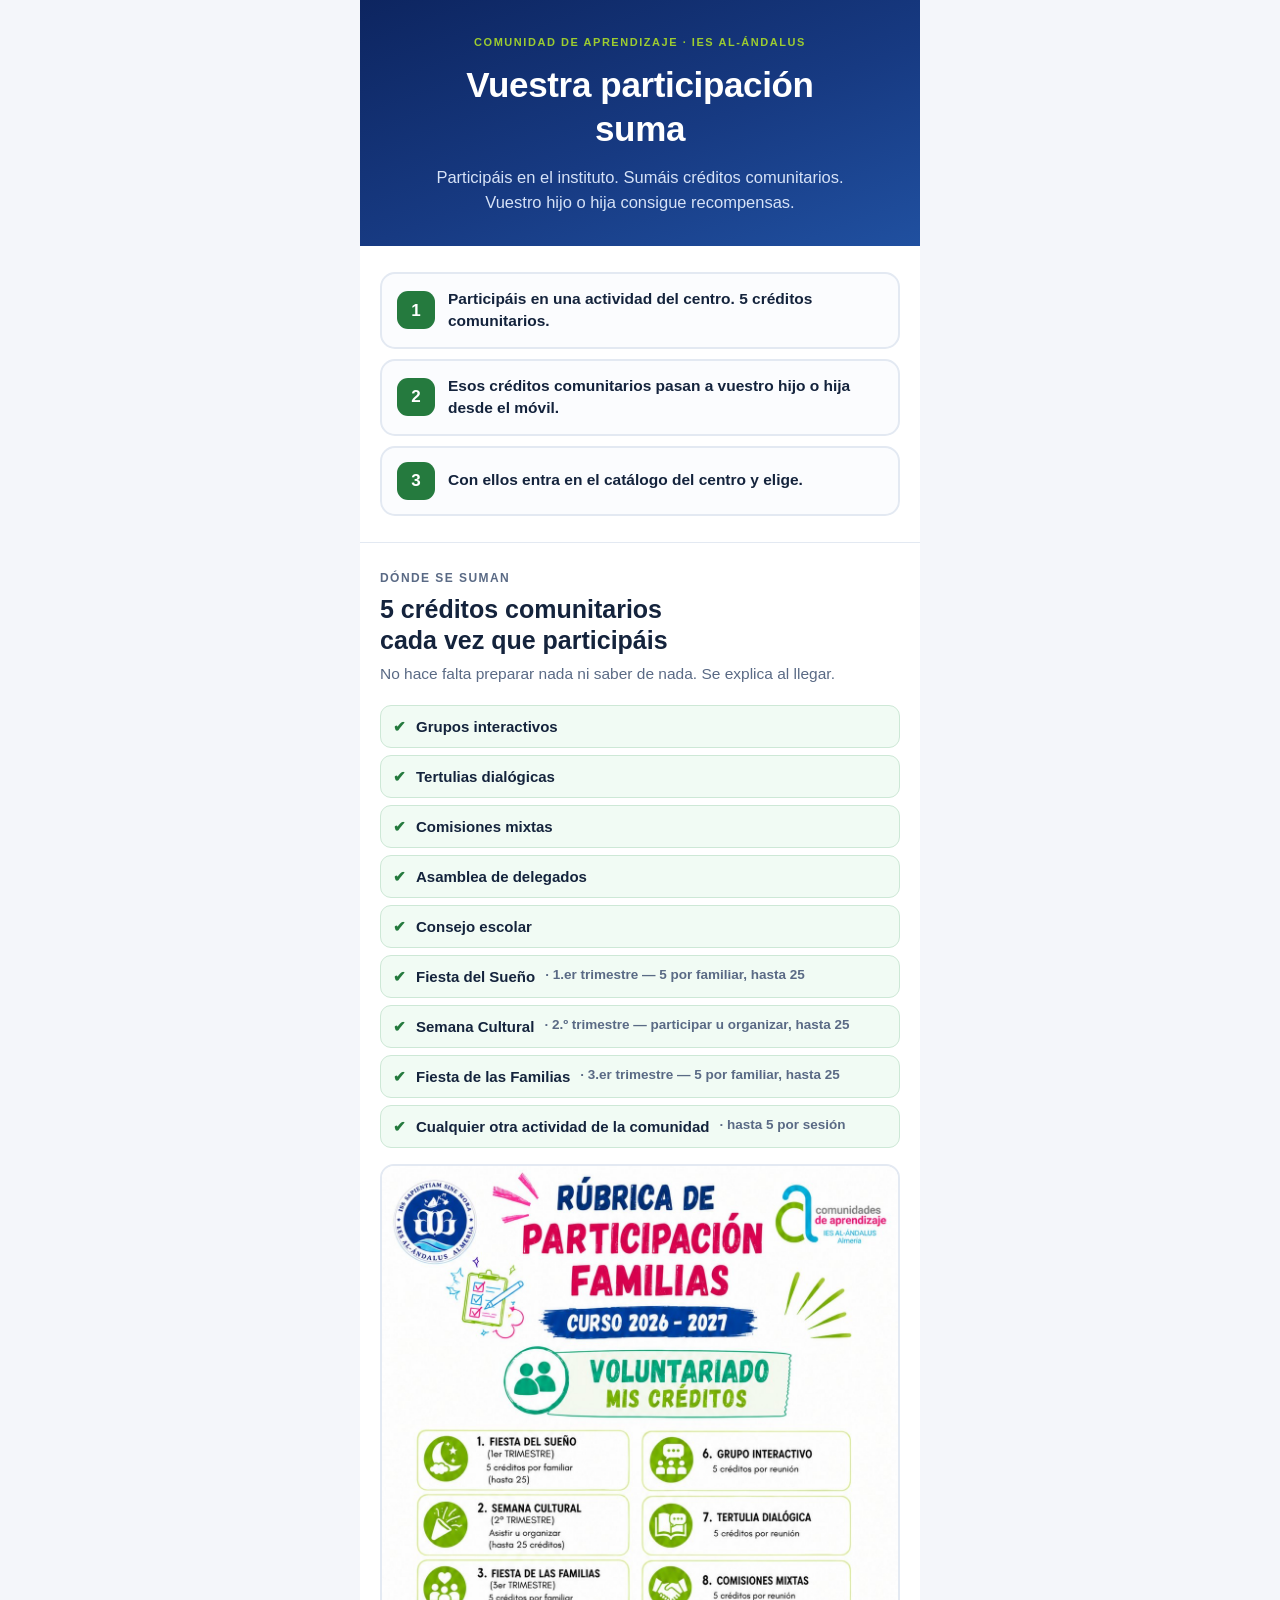
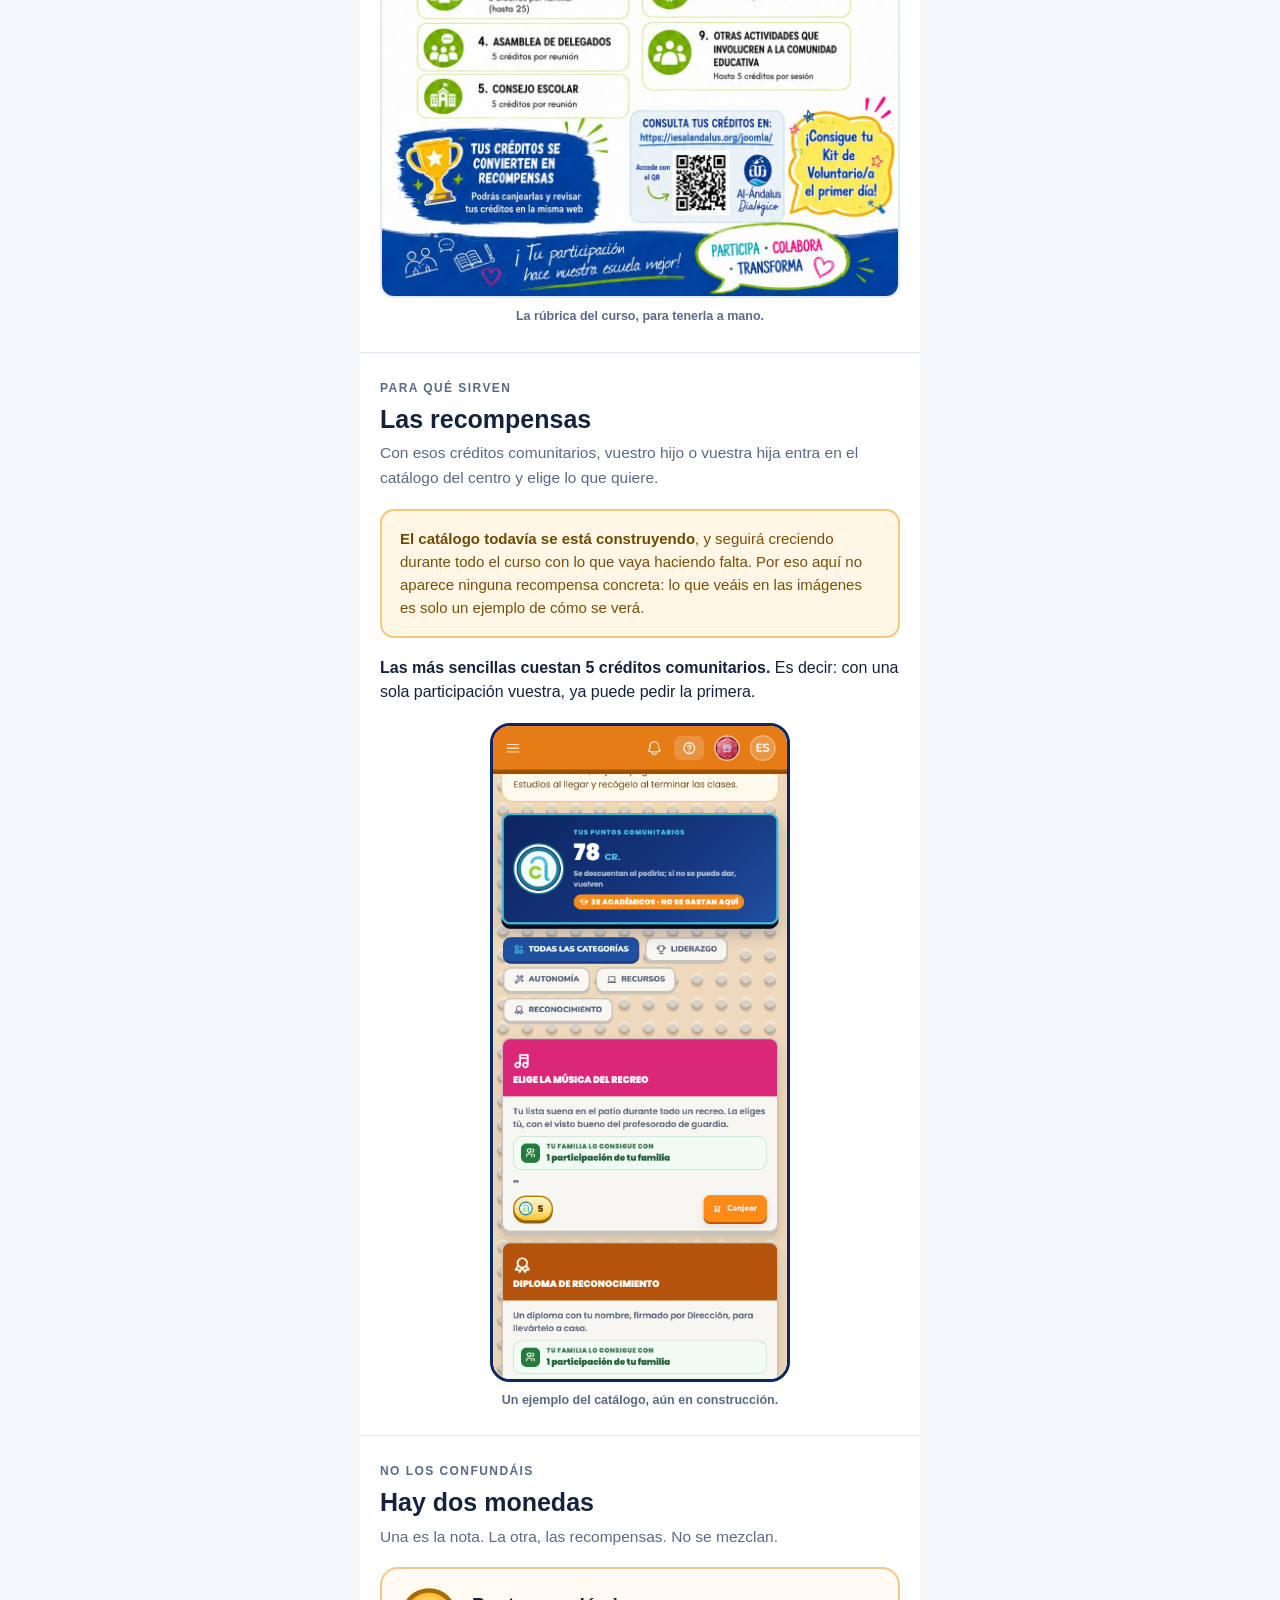
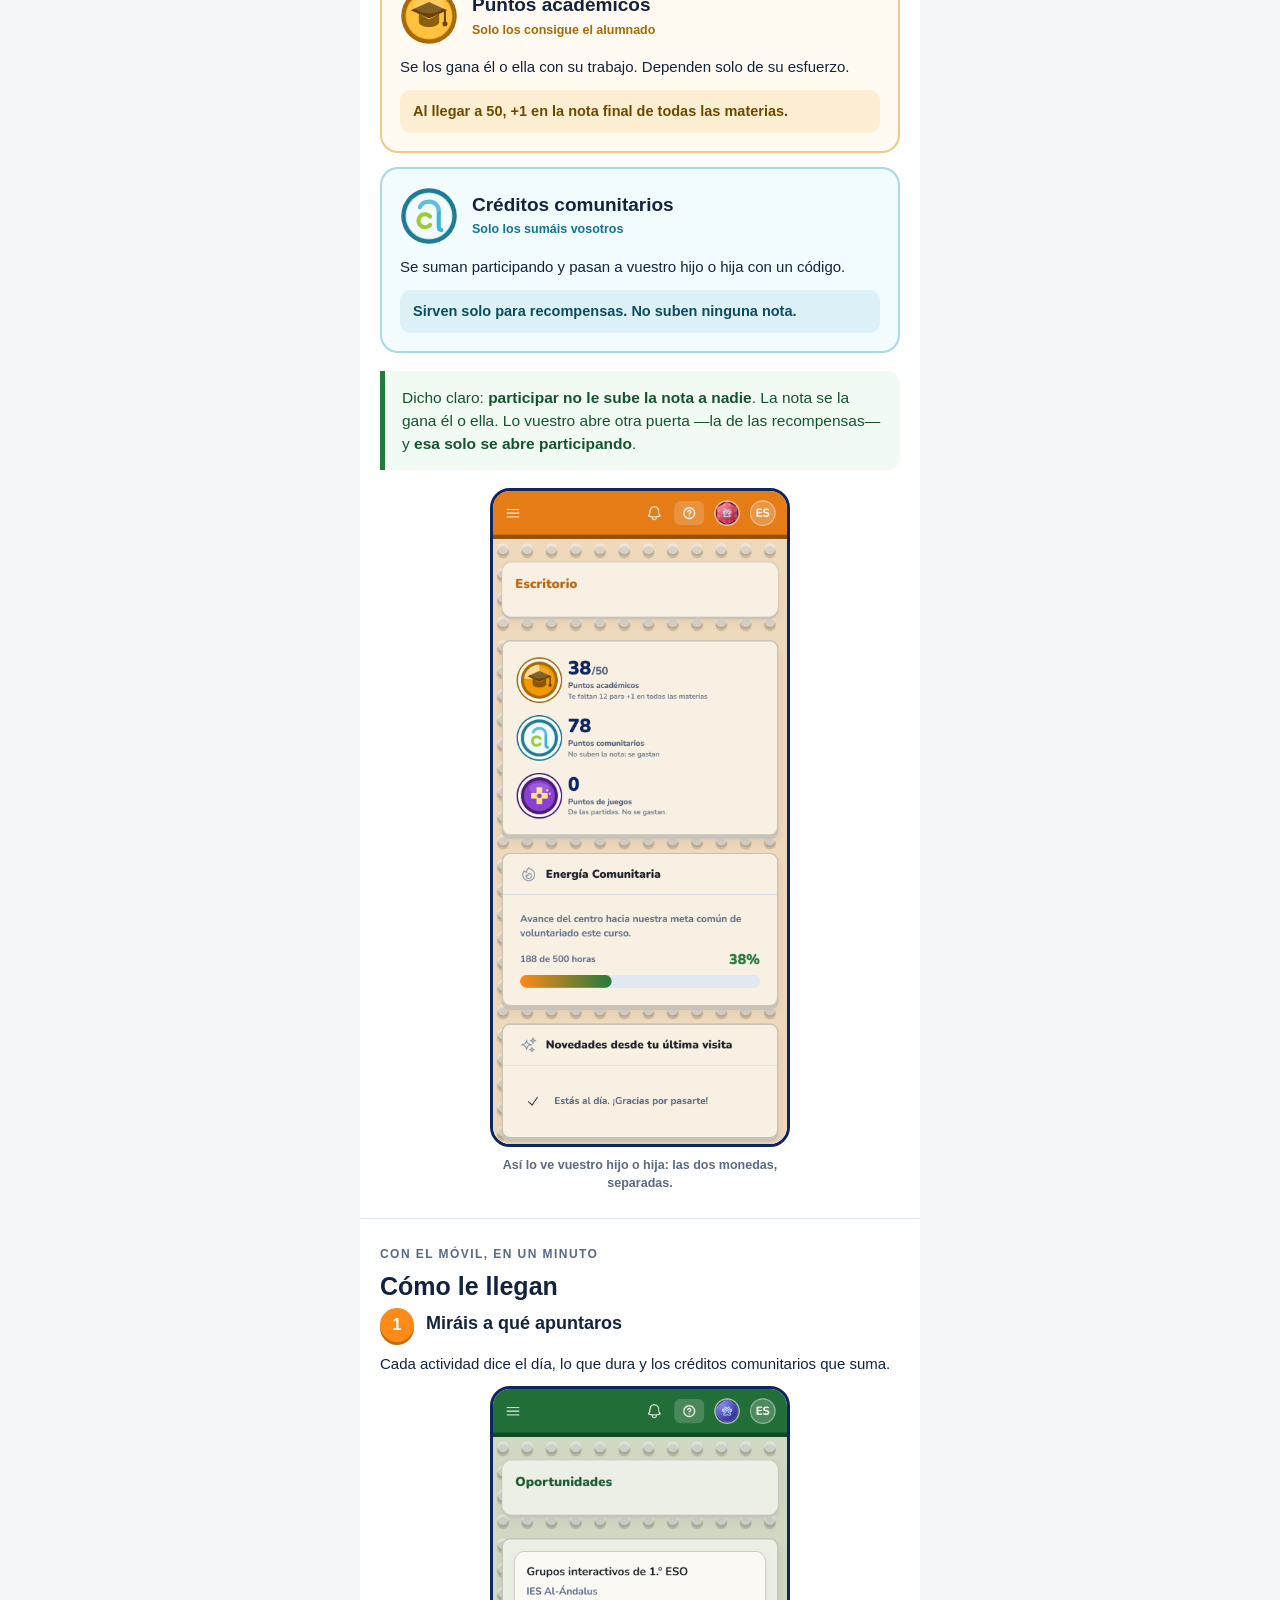
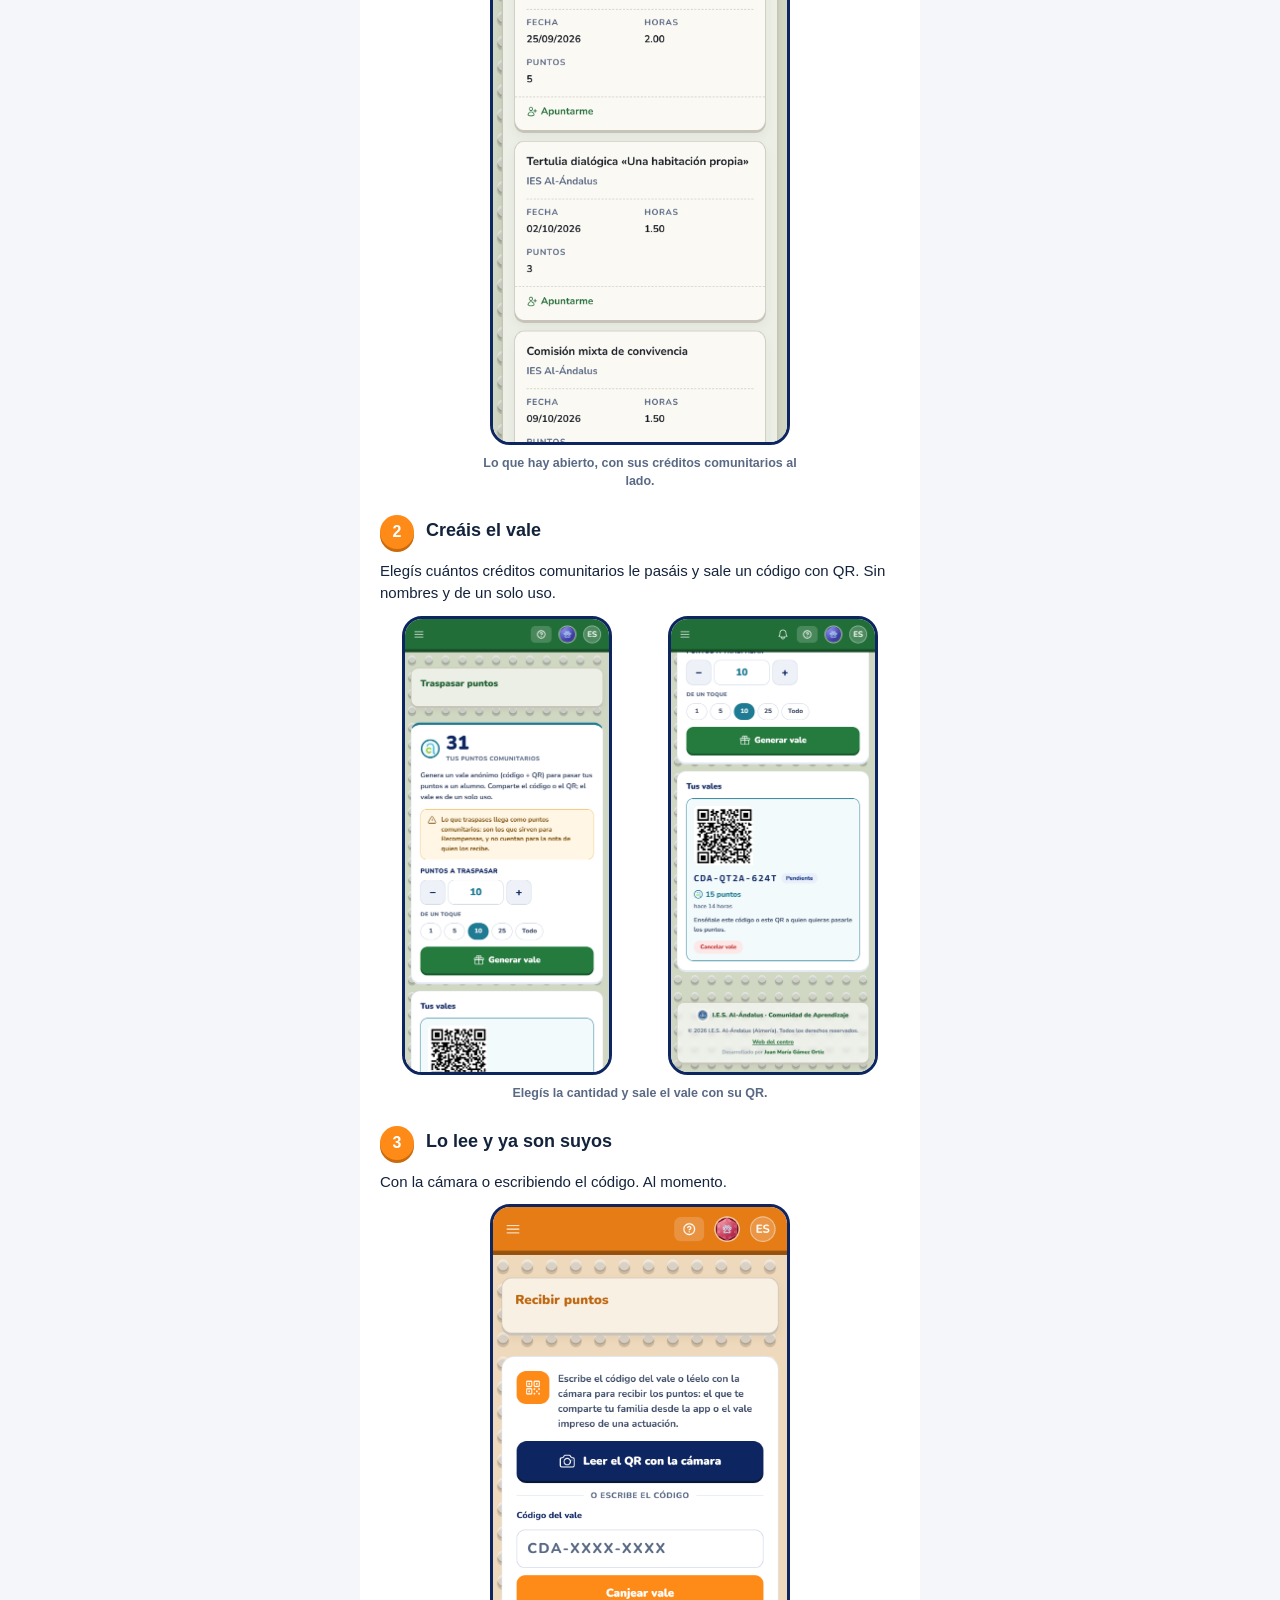
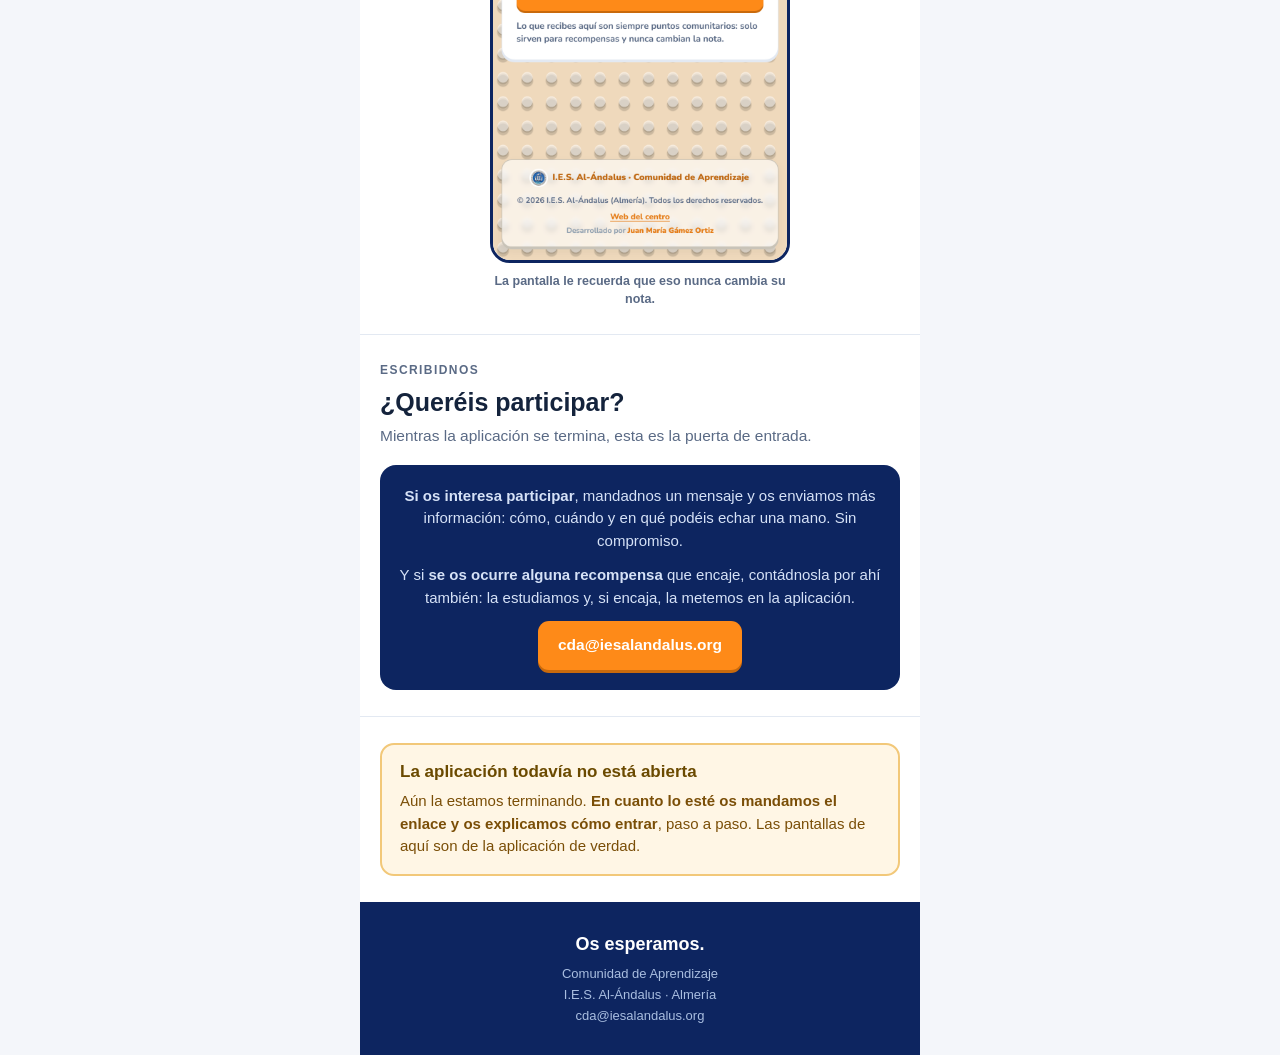
==== commit b88dbd3d: "feat(familias): el correo es también para apuntarse, no solo para proponer Con la aplicación todavía" ====
--- a/familias/index.html
+++ b/familias/index.html
@@ -343,15 +343,18 @@
 
     <!-- ══ Ideas ════════════════════════════════════════════════════ -->
     <section class="bloque">
-        <p class="titulo-seccion">Se admiten propuestas</p>
-        <h2 class="grande">Ayudadnos a construirlo</h2>
+        <p class="titulo-seccion">Escribidnos</p>
+        <h2 class="grande">¿Queréis participar?</h2>
         <p class="entradilla" style="margin-bottom:0">
-            El catálogo lo vamos a ir haciendo entre todos a lo largo del curso.
+            Mientras la aplicación se termina, esta es la puerta de entrada.
         </p>
 
         <div class="correo">
-            <p>¿Se os ocurre alguna recompensa que encaje? Escribidnos. La estudiamos y, si
-               encaja y no da problemas, la metemos en la aplicación.</p>
+            <p><strong>Si os interesa participar</strong>, mandadnos un mensaje y os
+               enviamos más información: cómo, cuándo y en qué podéis echar una mano.
+               Sin compromiso.</p>
+            <p>Y si <strong>se os ocurre alguna recompensa</strong> que encaje, contádnosla
+               por ahí también: la estudiamos y, si encaja, la metemos en la aplicación.</p>
             <a href="mailto:cda@iesalandalus.org">cda@iesalandalus.org</a>
         </div>
     </section>
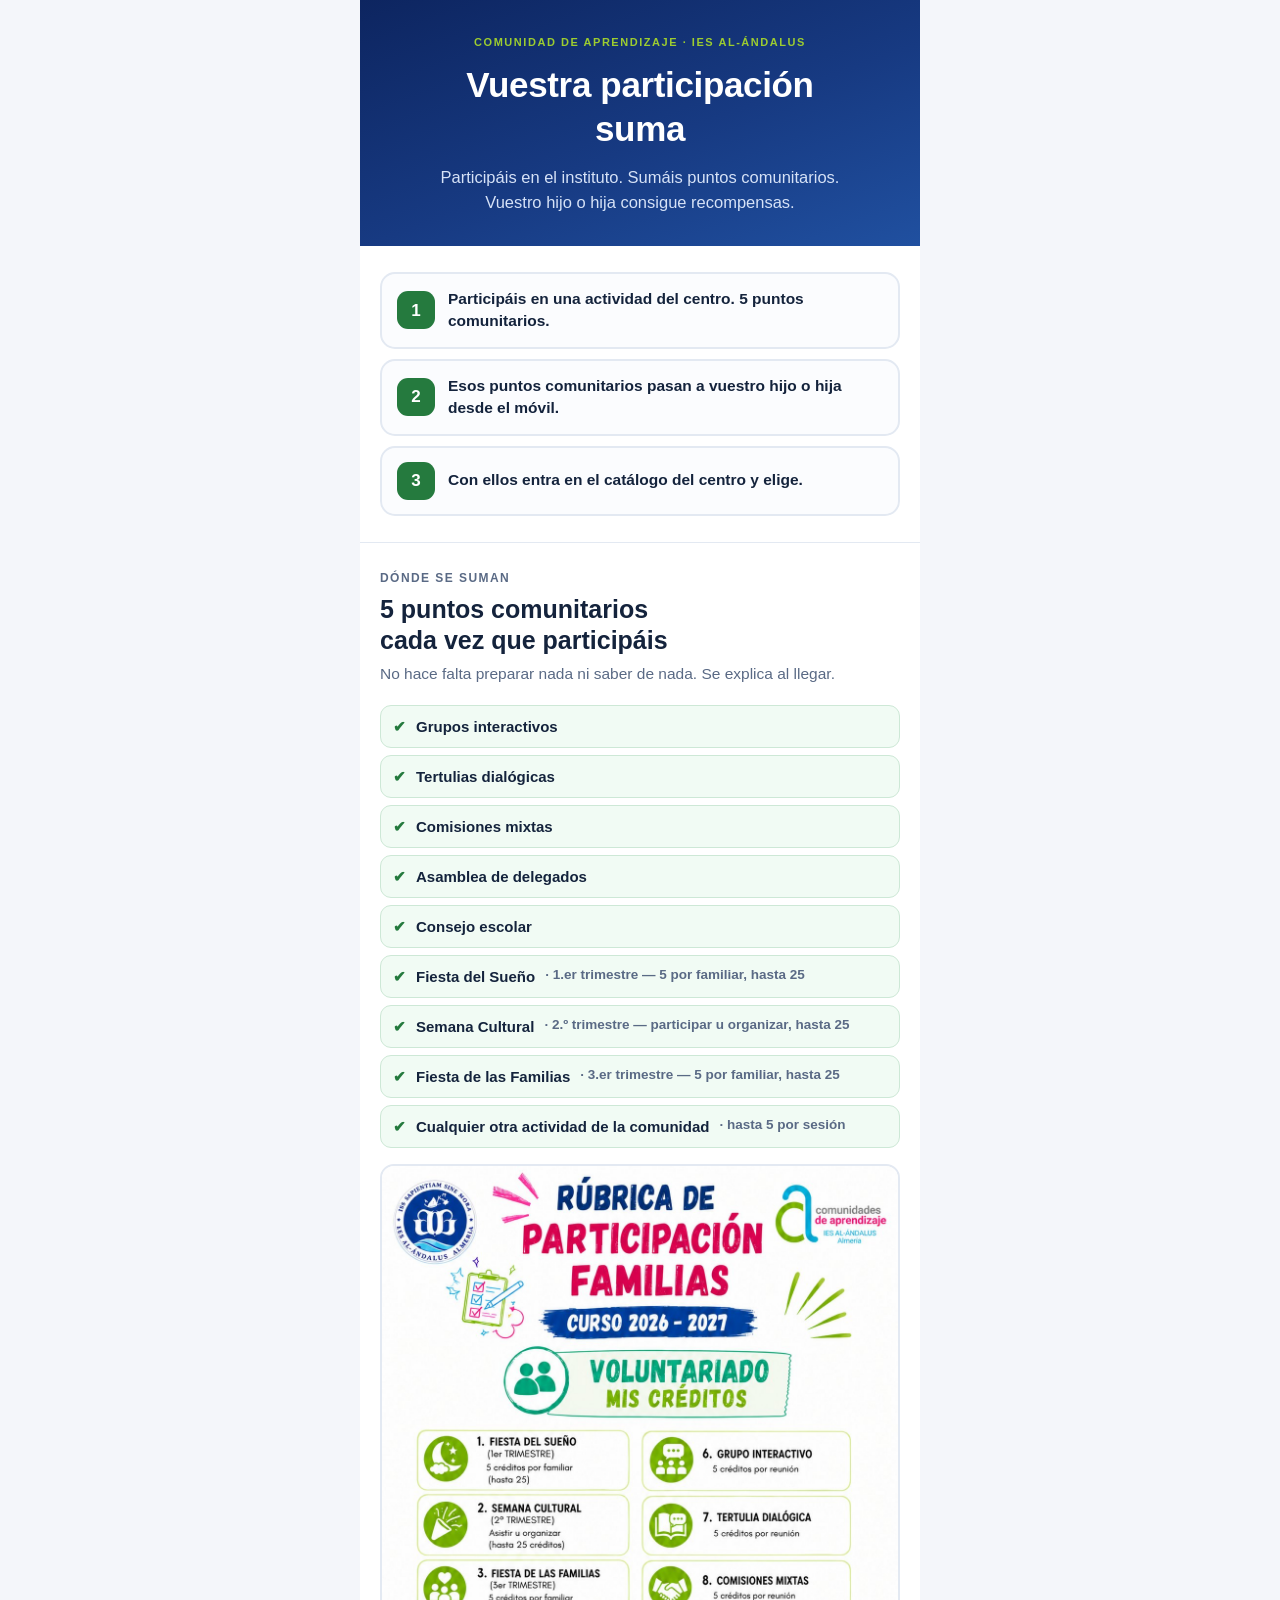
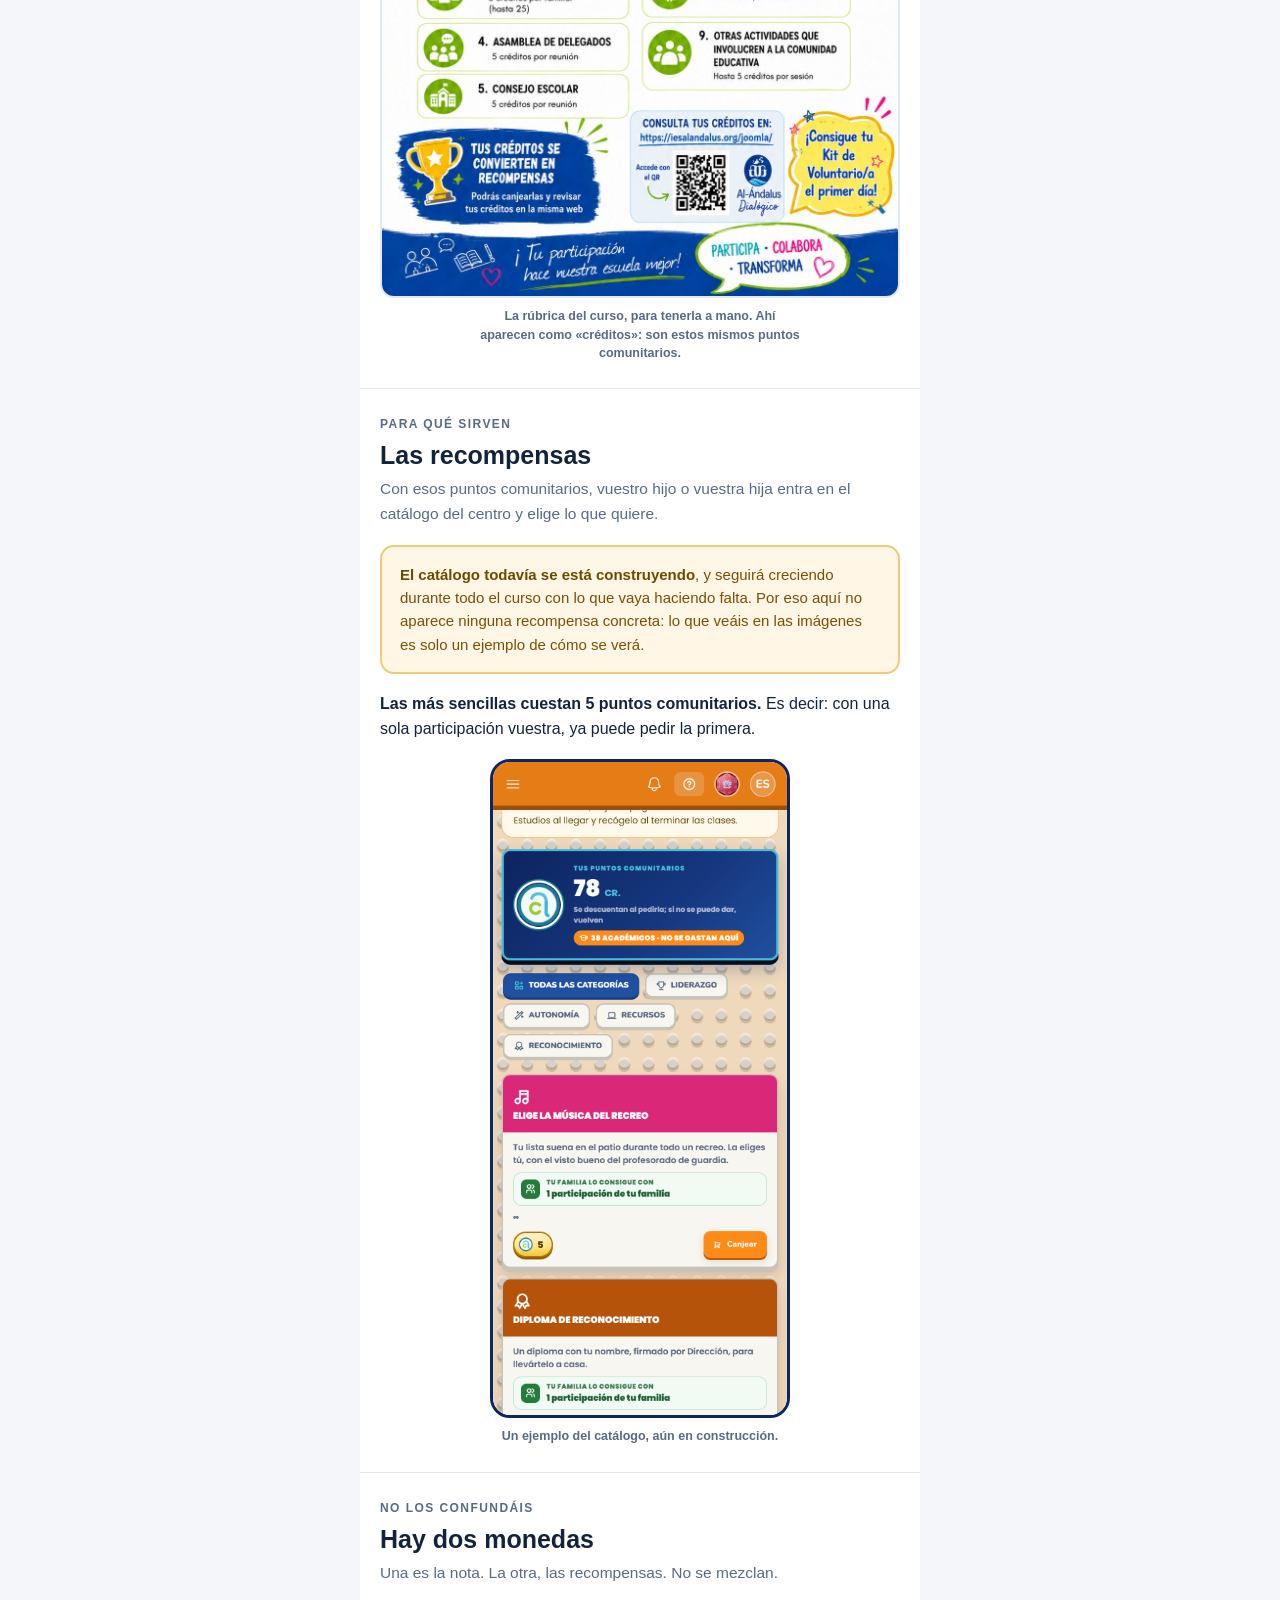
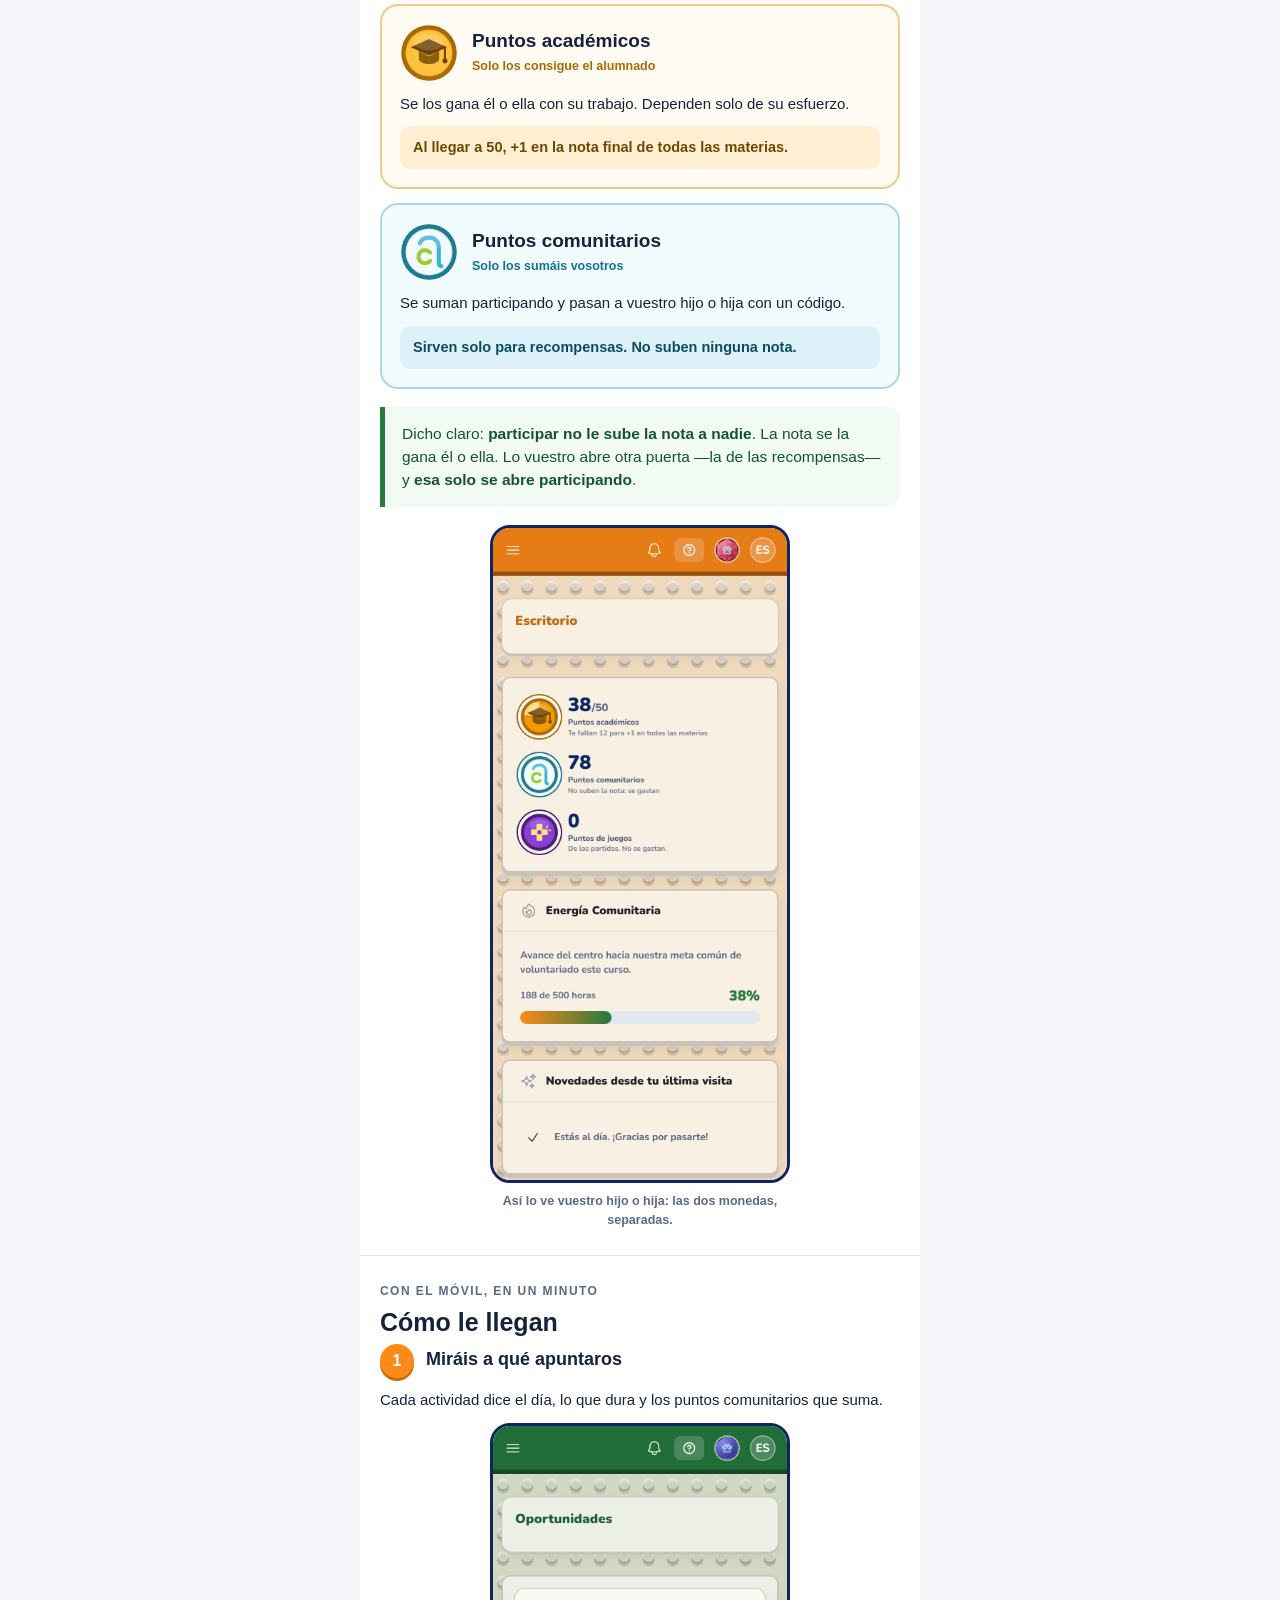
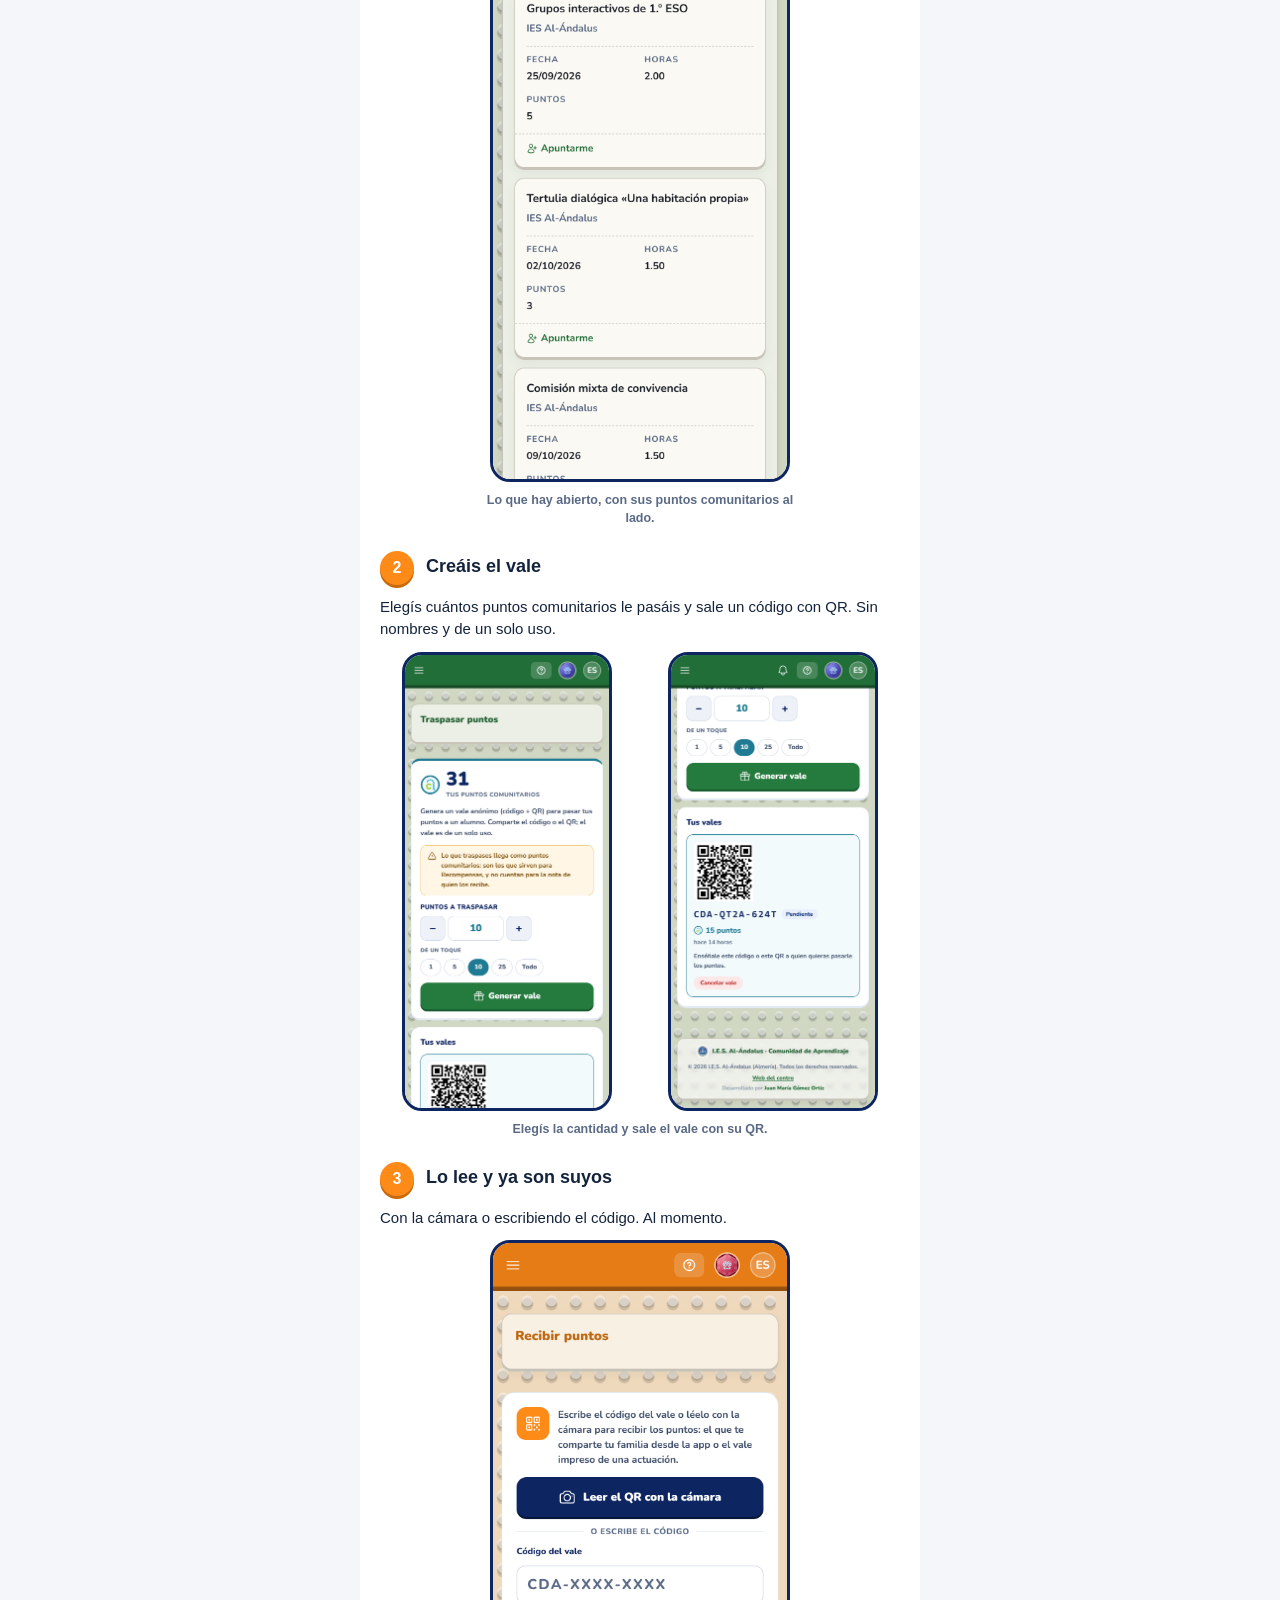
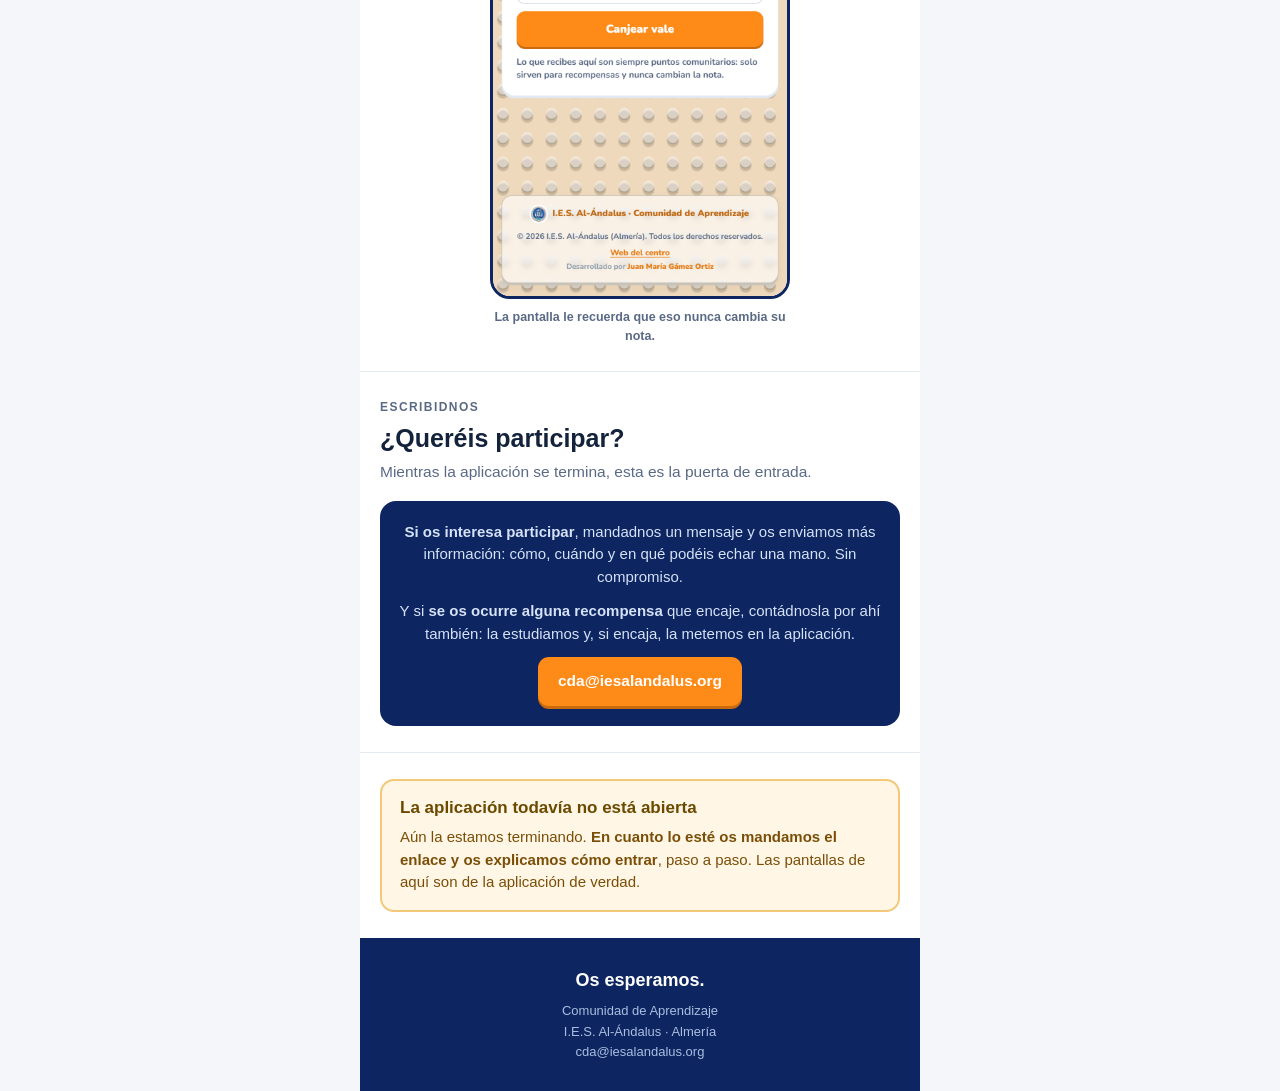
==== commit 2ee90c2a: "fix(familias): llamarlos «puntos comunitarios», como la aplicación Se llamaban «créditos comunitario" ====
--- a/familias/index.html
+++ b/familias/index.html
@@ -20,7 +20,7 @@
       · NO se nombra ninguna recompensa concreta. El catálogo se va a
         construir a lo largo del curso, y nombrar cosas ahora es
         comprometerlas. La captura del catálogo lleva su aviso.
-      · NO se usan «premio» ni «regalar». Los créditos comunitarios se suman participando,
+      · NO se usan «premio» ni «regalar». Los puntos comunitarios se suman participando,
         no se regalan, y decirlo de otro modo cuenta otra historia.
 
     Las monedas son las de verdad, sacadas del componente <x-moneda> con
@@ -165,14 +165,14 @@
     <header class="portada">
         <p class="sello">Comunidad de Aprendizaje · IES Al-Ándalus</p>
         <h1>Vuestra participación<br>suma</h1>
-        <p>Participáis en el instituto. Sumáis créditos comunitarios.<br>Vuestro hijo o hija consigue recompensas.</p>
+        <p>Participáis en el instituto. Sumáis puntos comunitarios.<br>Vuestro hijo o hija consigue recompensas.</p>
     </header>
 
     <!-- ══ El mecanismo ═════════════════════════════════════════════ -->
     <section class="bloque">
         <div class="mecanismo">
-            <div class="mec"><b>1</b><span>Participáis en una actividad del centro. <strong>5 créditos comunitarios.</strong></span></div>
-            <div class="mec"><b>2</b><span>Esos créditos comunitarios pasan a vuestro hijo o hija desde el móvil.</span></div>
+            <div class="mec"><b>1</b><span>Participáis en una actividad del centro. <strong>5 puntos comunitarios.</strong></span></div>
+            <div class="mec"><b>2</b><span>Esos puntos comunitarios pasan a vuestro hijo o hija desde el móvil.</span></div>
             <div class="mec"><b>3</b><span>Con ellos entra en el catálogo del centro y elige.</span></div>
         </div>
     </section>
@@ -182,7 +182,7 @@
     <!-- ══ Dónde se suman ═══════════════════════════════════════════ -->
     <section class="bloque">
         <p class="titulo-seccion">Dónde se suman</p>
-        <h2 class="grande">5 créditos comunitarios cada vez que participáis</h2>
+        <h2 class="grande">5 puntos comunitarios cada vez que participáis</h2>
         <p class="entradilla">No hace falta preparar nada ni saber de nada. Se explica al llegar.</p>
 
         <ul class="lista">
@@ -199,8 +199,8 @@
 
         <figure>
             <img class="rubrica" src="capturas/12-rubrica-familias.jpg"
-                 alt="Rúbrica de Participación Familias, curso 2026-2027: las nueve formas de conseguir créditos comunitarios y cuántos da cada una.">
-            <figcaption>La rúbrica del curso, para tenerla a mano.</figcaption>
+                 alt="Rúbrica de Participación Familias, curso 2026-2027: las nueve formas de conseguir puntos comunitarios y cuántos da cada una.">
+            <figcaption>La rúbrica del curso, para tenerla a mano. Ahí aparecen como «créditos»: son estos mismos puntos comunitarios.</figcaption>
         </figure>
     </section>
 
@@ -211,7 +211,7 @@
         <p class="titulo-seccion">Para qué sirven</p>
         <h2 class="grande">Las recompensas</h2>
         <p class="entradilla">
-            Con esos créditos comunitarios, vuestro hijo o vuestra hija entra en el catálogo del centro
+            Con esos puntos comunitarios, vuestro hijo o vuestra hija entra en el catálogo del centro
             y elige lo que quiere.
         </p>
 
@@ -223,13 +223,13 @@
         </div>
 
         <p style="margin:18px 0 0; font-size:16px; line-height:1.55">
-            <strong>Las más sencillas cuestan 5 créditos comunitarios.</strong> Es decir: con una sola
+            <strong>Las más sencillas cuestan 5 puntos comunitarios.</strong> Es decir: con una sola
             participación vuestra, ya puede pedir la primera.
         </p>
 
         <figure style="margin-top:18px">
             <img class="pantalla" src="capturas/08-alumno-recompensas.png"
-                 alt="El catálogo de recompensas del alumnado, con su saldo de créditos comunitarios arriba.">
+                 alt="El catálogo de recompensas del alumnado, con su saldo de puntos comunitarios arriba.">
             <figcaption>Un ejemplo del catálogo, aún en construcción.</figcaption>
         </figure>
     </section>
@@ -265,7 +265,7 @@
 
         <article class="moneda-ficha moneda-ficha--com">
             <div class="moneda-cab">
-                <svg viewBox="0 0 48 48" role="img" aria-label="Créditos comunitarios">
+                <svg viewBox="0 0 48 48" role="img" aria-label="Puntos comunitarios">
                     <circle cx="24" cy="24" r="23" fill="#1F7A93"/>
                     <circle cx="24" cy="24" r="19.5" fill="#F1FAFC"/>
                     <circle cx="24" cy="24" r="19.5" fill="none" stroke="#1F7A93" stroke-opacity=".3" stroke-width="1.4"/>
@@ -276,7 +276,7 @@
                     <ellipse cx="24" cy="15" rx="12.5" ry="7" fill="#fff" opacity=".16"/>
                 </svg>
                 <div>
-                    <h3>Créditos comunitarios</h3>
+                    <h3>Puntos comunitarios</h3>
                     <span class="moneda-quien">Solo los sumáis vosotros</span>
                 </div>
             </div>
@@ -292,37 +292,37 @@
 
         <figure style="margin-top:18px">
             <img class="pantalla" src="capturas/11-alumno-escritorio.png"
-                 alt="Pantalla del alumnado con las dos monedas: los puntos académicos y los créditos comunitarios, por separado.">
+                 alt="Pantalla del alumnado con las dos monedas: los puntos académicos y los puntos comunitarios, por separado.">
             <figcaption>Así lo ve vuestro hijo o hija: las dos monedas, separadas.</figcaption>
         </figure>
     </section>
 
     <hr class="sep">
 
-    <!-- ══ Cómo pasan los créditos comunitarios ══════════════════════════════════ -->
+    <!-- ══ Cómo pasan los puntos comunitarios ══════════════════════════════════ -->
     <section class="bloque">
         <p class="titulo-seccion">Con el móvil, en un minuto</p>
         <h2 class="grande">Cómo le llegan</h2>
 
         <div class="paso">
             <div class="paso-cab"><span class="paso-num">1</span><h3>Miráis a qué apuntaros</h3></div>
-            <p>Cada actividad dice el día, lo que dura y los créditos comunitarios que suma.</p>
+            <p>Cada actividad dice el día, lo que dura y los puntos comunitarios que suma.</p>
             <figure>
                 <img class="pantalla" src="capturas/03-familia-oportunidades.png"
-                     alt="Lista de actividades abiertas con su fecha, sus horas y los créditos comunitarios que suma cada una.">
-                <figcaption>Lo que hay abierto, con sus créditos comunitarios al lado.</figcaption>
+                     alt="Lista de actividades abiertas con su fecha, sus horas y los puntos comunitarios que suma cada una.">
+                <figcaption>Lo que hay abierto, con sus puntos comunitarios al lado.</figcaption>
             </figure>
         </div>
 
         <div class="paso">
             <div class="paso-cab"><span class="paso-num">2</span><h3>Creáis el vale</h3></div>
-            <p>Elegís cuántos créditos comunitarios le pasáis y sale un código con QR. Sin nombres y de un solo uso.</p>
+            <p>Elegís cuántos puntos comunitarios le pasáis y sale un código con QR. Sin nombres y de un solo uso.</p>
             <figure>
                 <div class="par">
                     <img class="pantalla" src="capturas/05-familia-traspasar.png"
-                         alt="Pantalla para pasar créditos comunitarios, con el saldo y el botón de crear el vale.">
+                         alt="Pantalla para pasar puntos comunitarios, con el saldo y el botón de crear el vale.">
                     <img class="pantalla" src="capturas/06-familia-vale-qr.png"
-                         alt="El vale creado, con su código QR, su código escrito y los créditos comunitarios que lleva.">
+                         alt="El vale creado, con su código QR, su código escrito y los puntos comunitarios que lleva.">
                 </div>
                 <figcaption>Elegís la cantidad y sale el vale con su QR.</figcaption>
             </figure>
@@ -333,7 +333,7 @@
             <p>Con la cámara o escribiendo el código. Al momento.</p>
             <figure>
                 <img class="pantalla" src="capturas/07-alumno-recibir-puntos.png"
-                     alt="Pantalla del alumnado para recibir créditos comunitarios leyendo el QR o escribiendo el código.">
+                     alt="Pantalla del alumnado para recibir puntos comunitarios leyendo el QR o escribiendo el código.">
                 <figcaption>La pantalla le recuerda que eso nunca cambia su nota.</figcaption>
             </figure>
         </div>
